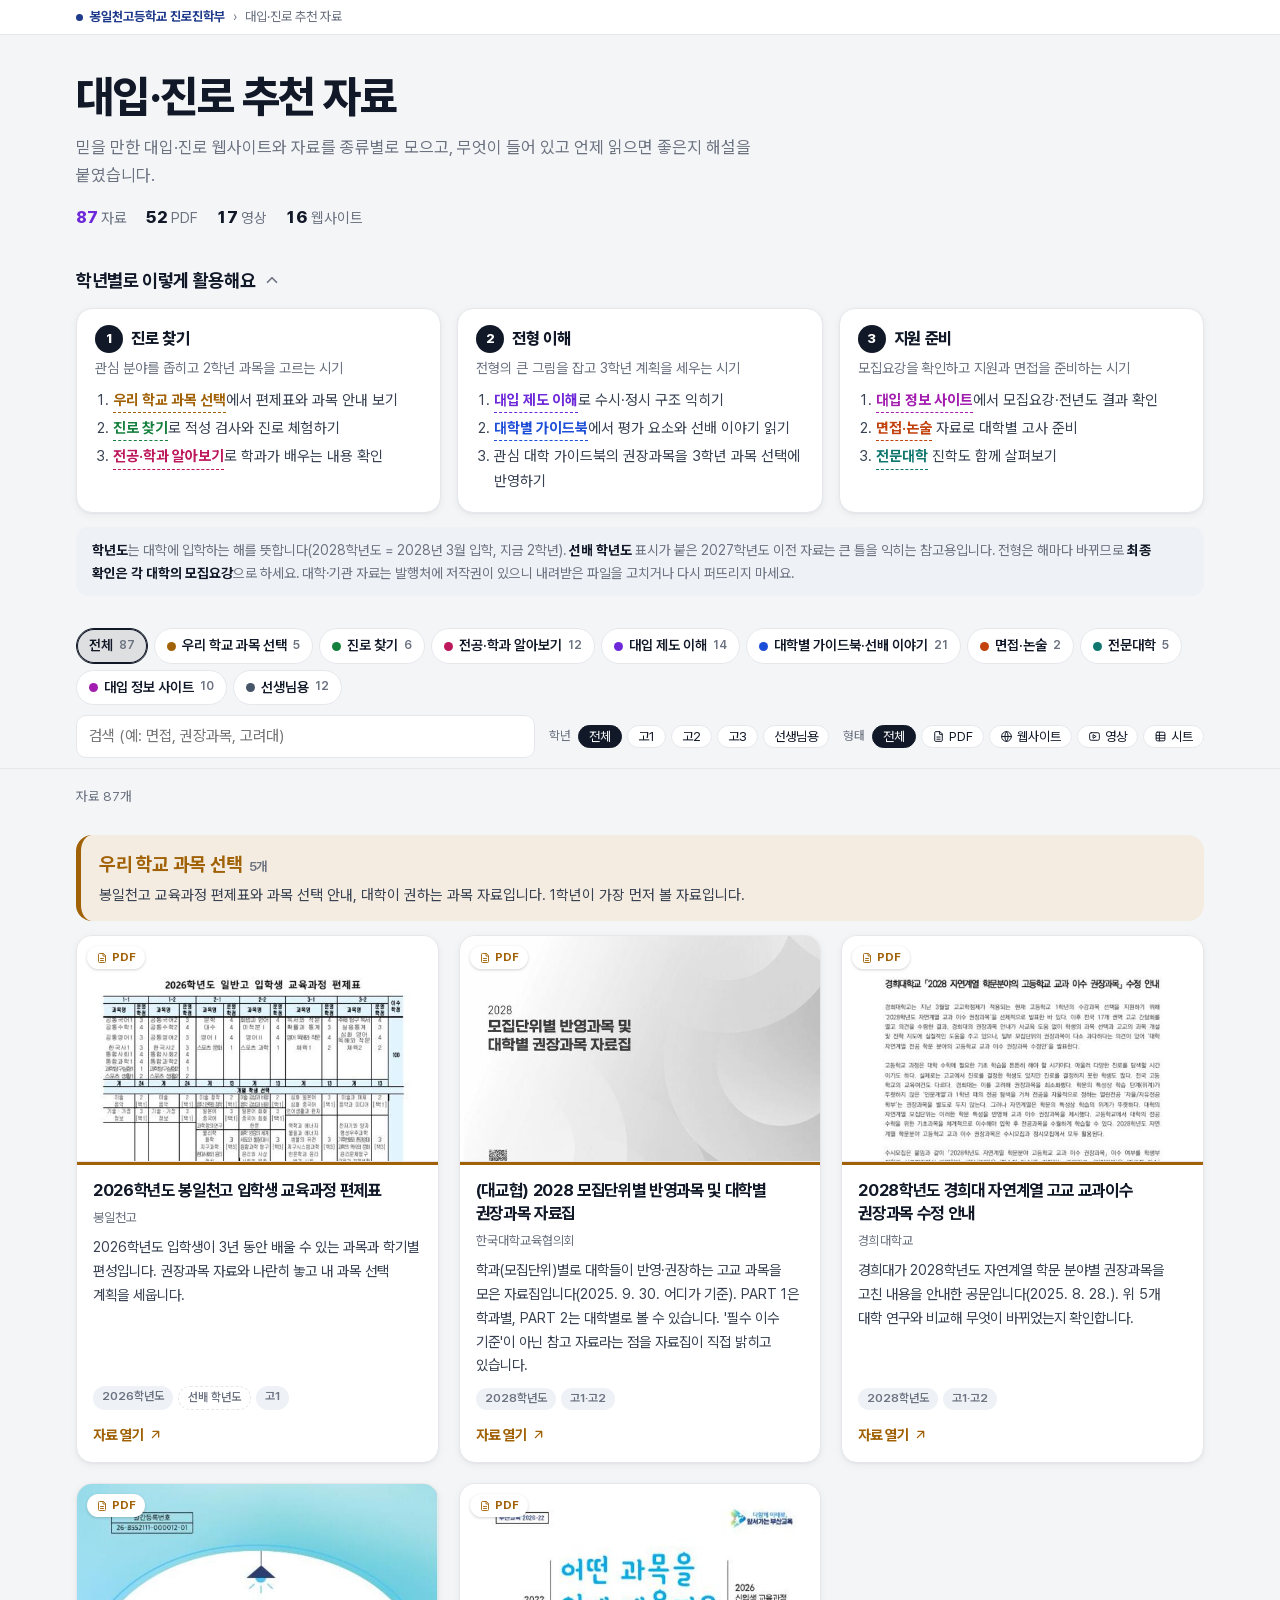
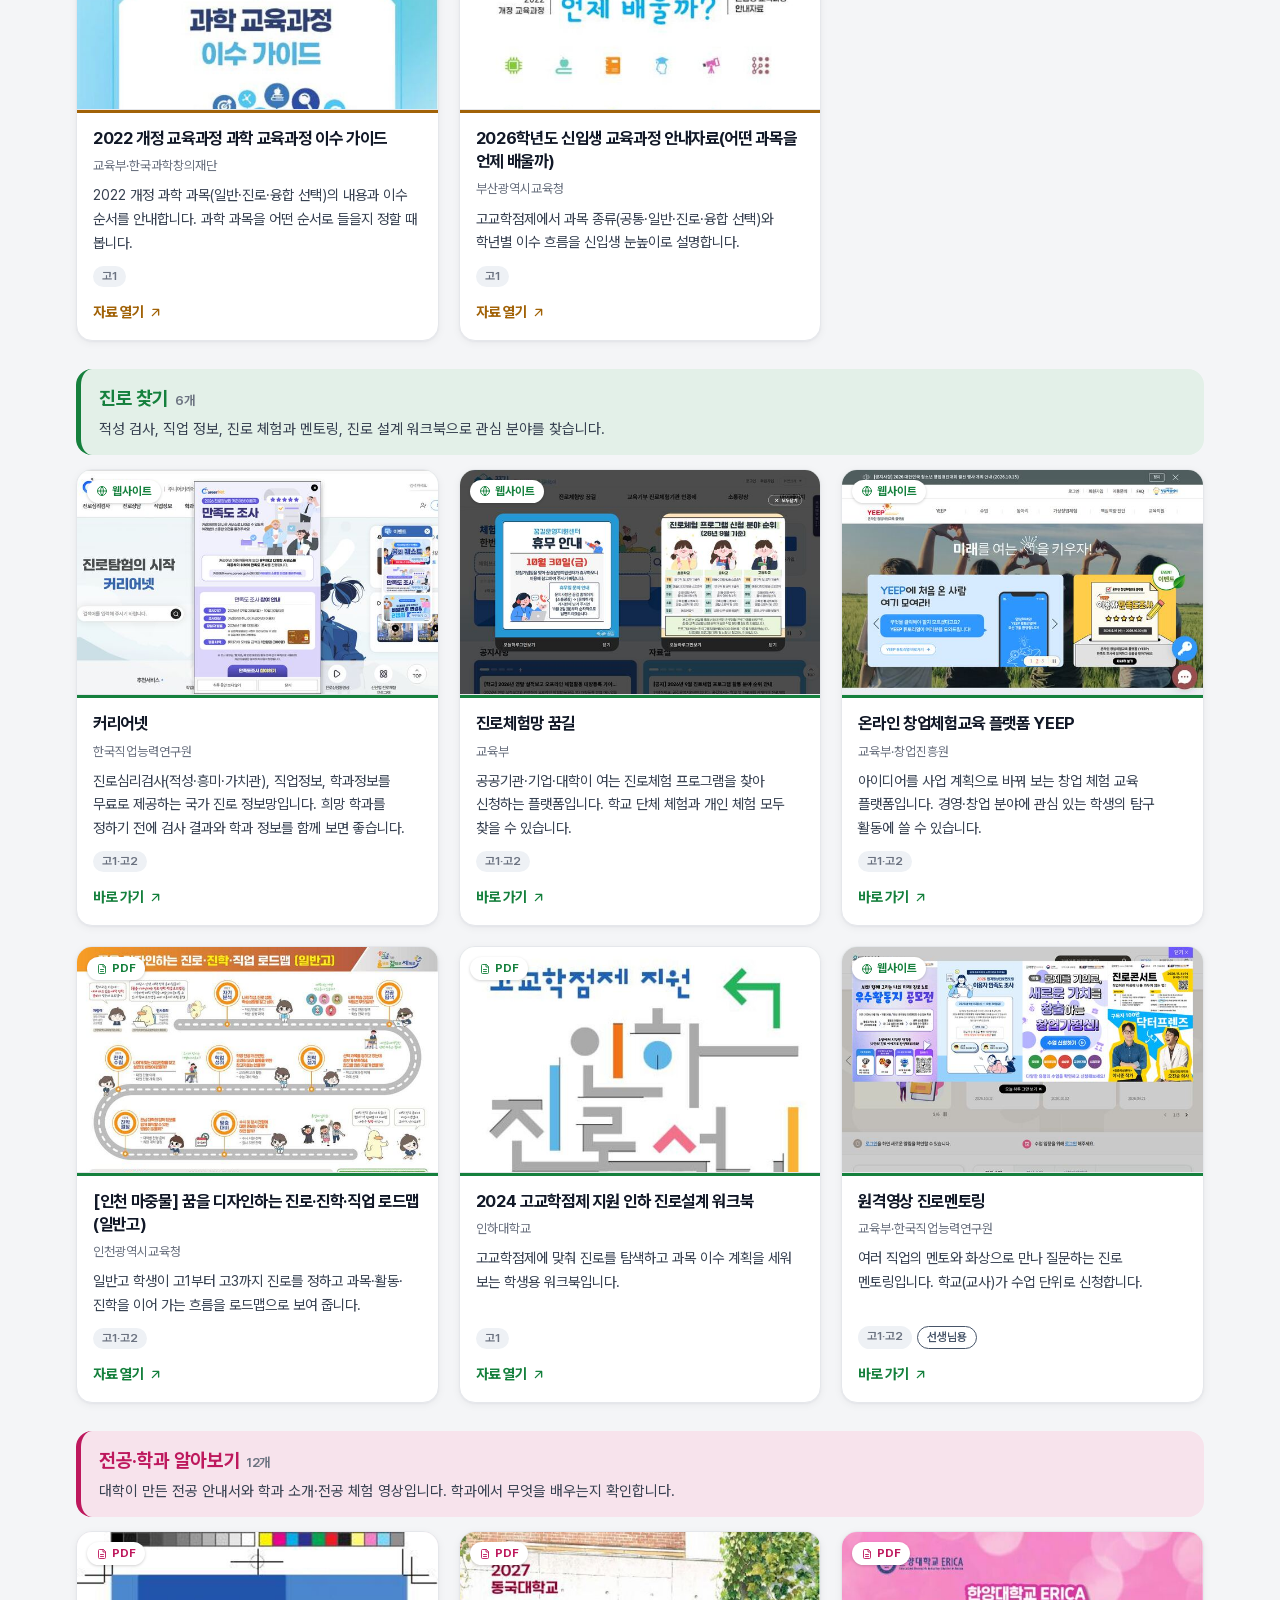
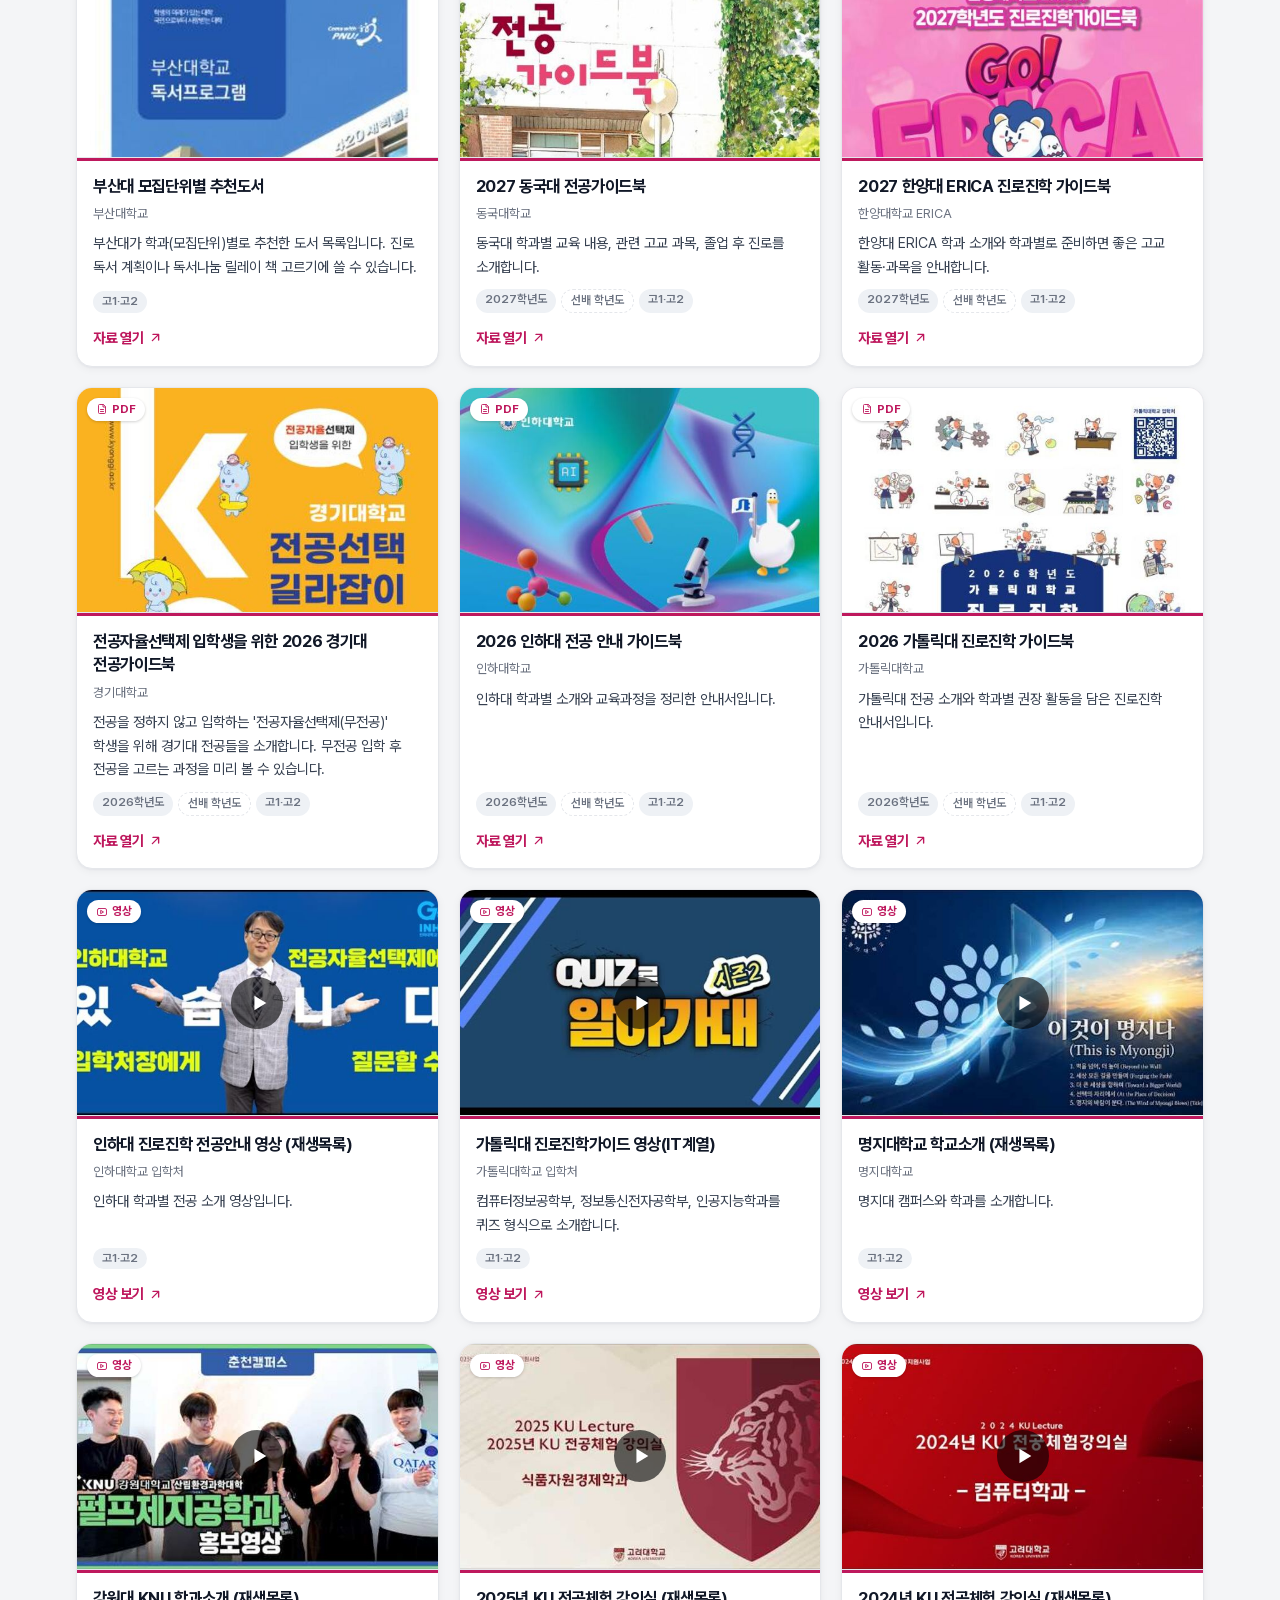
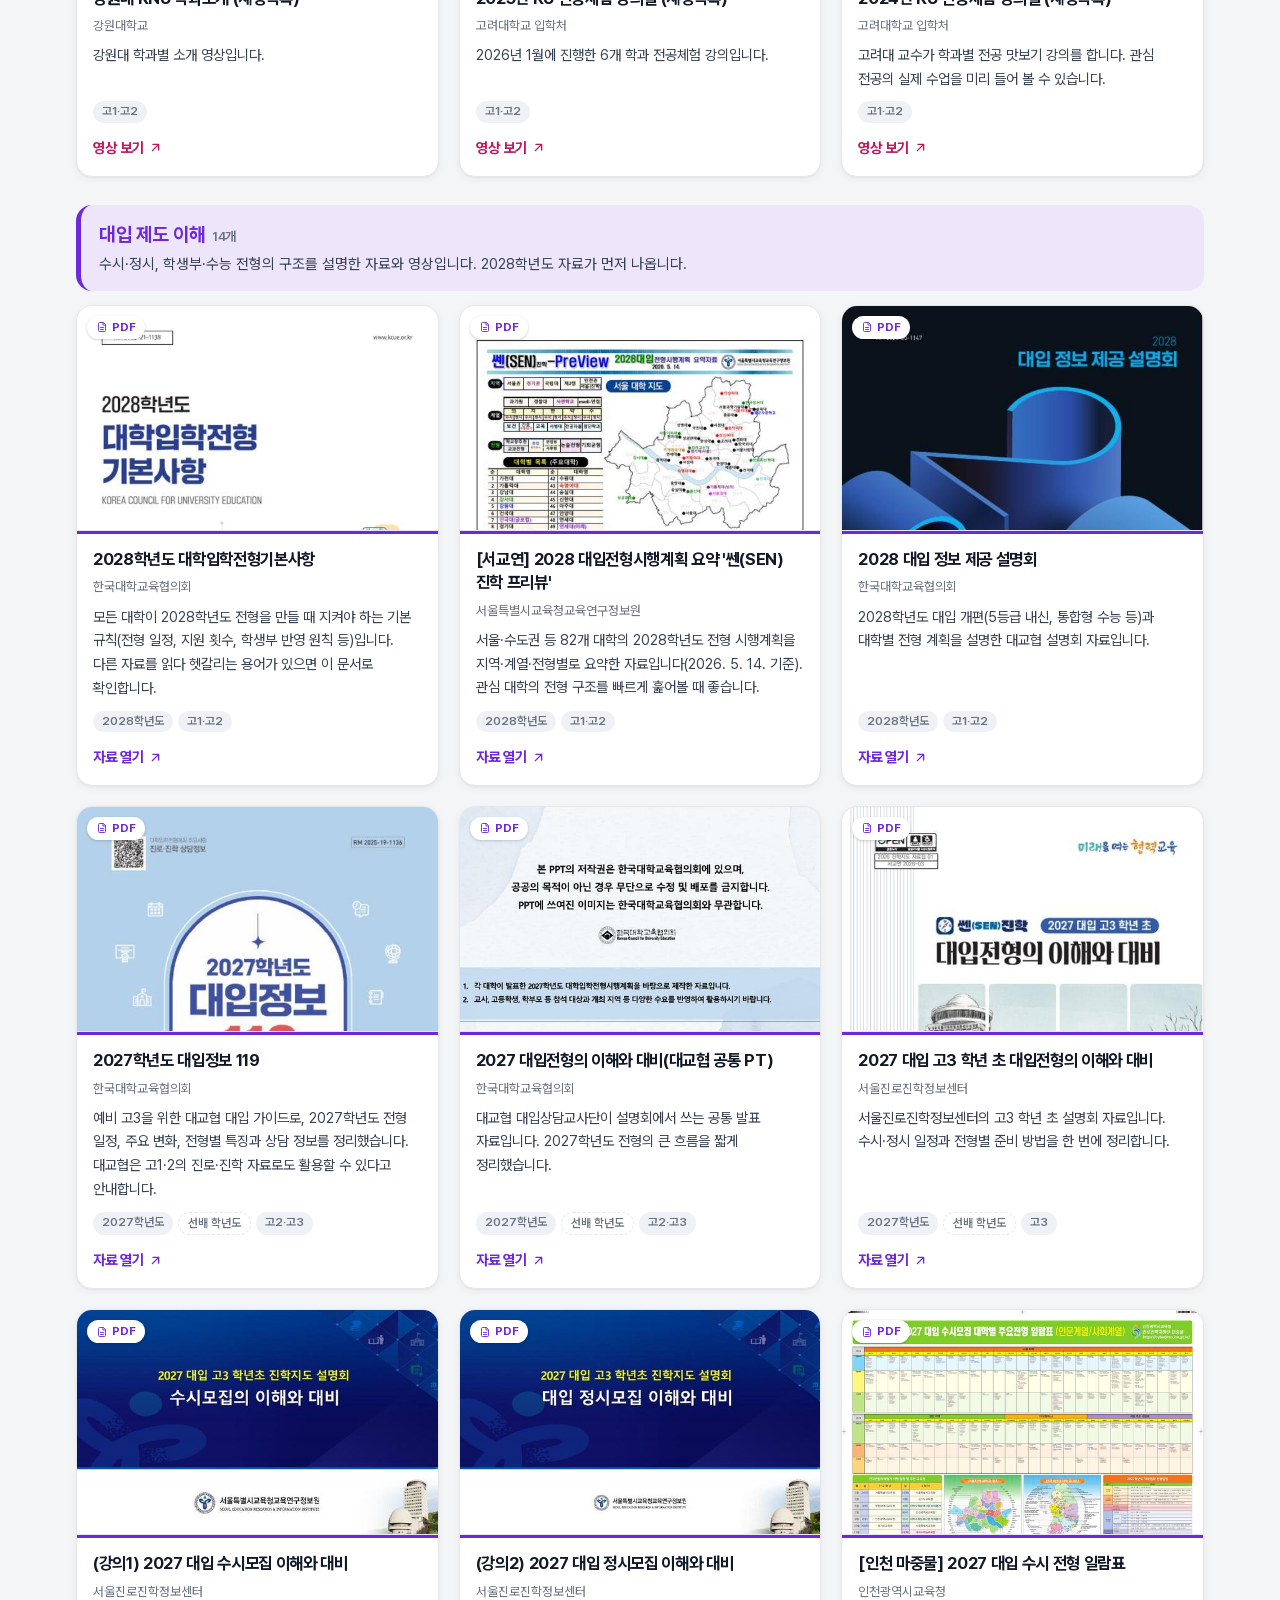
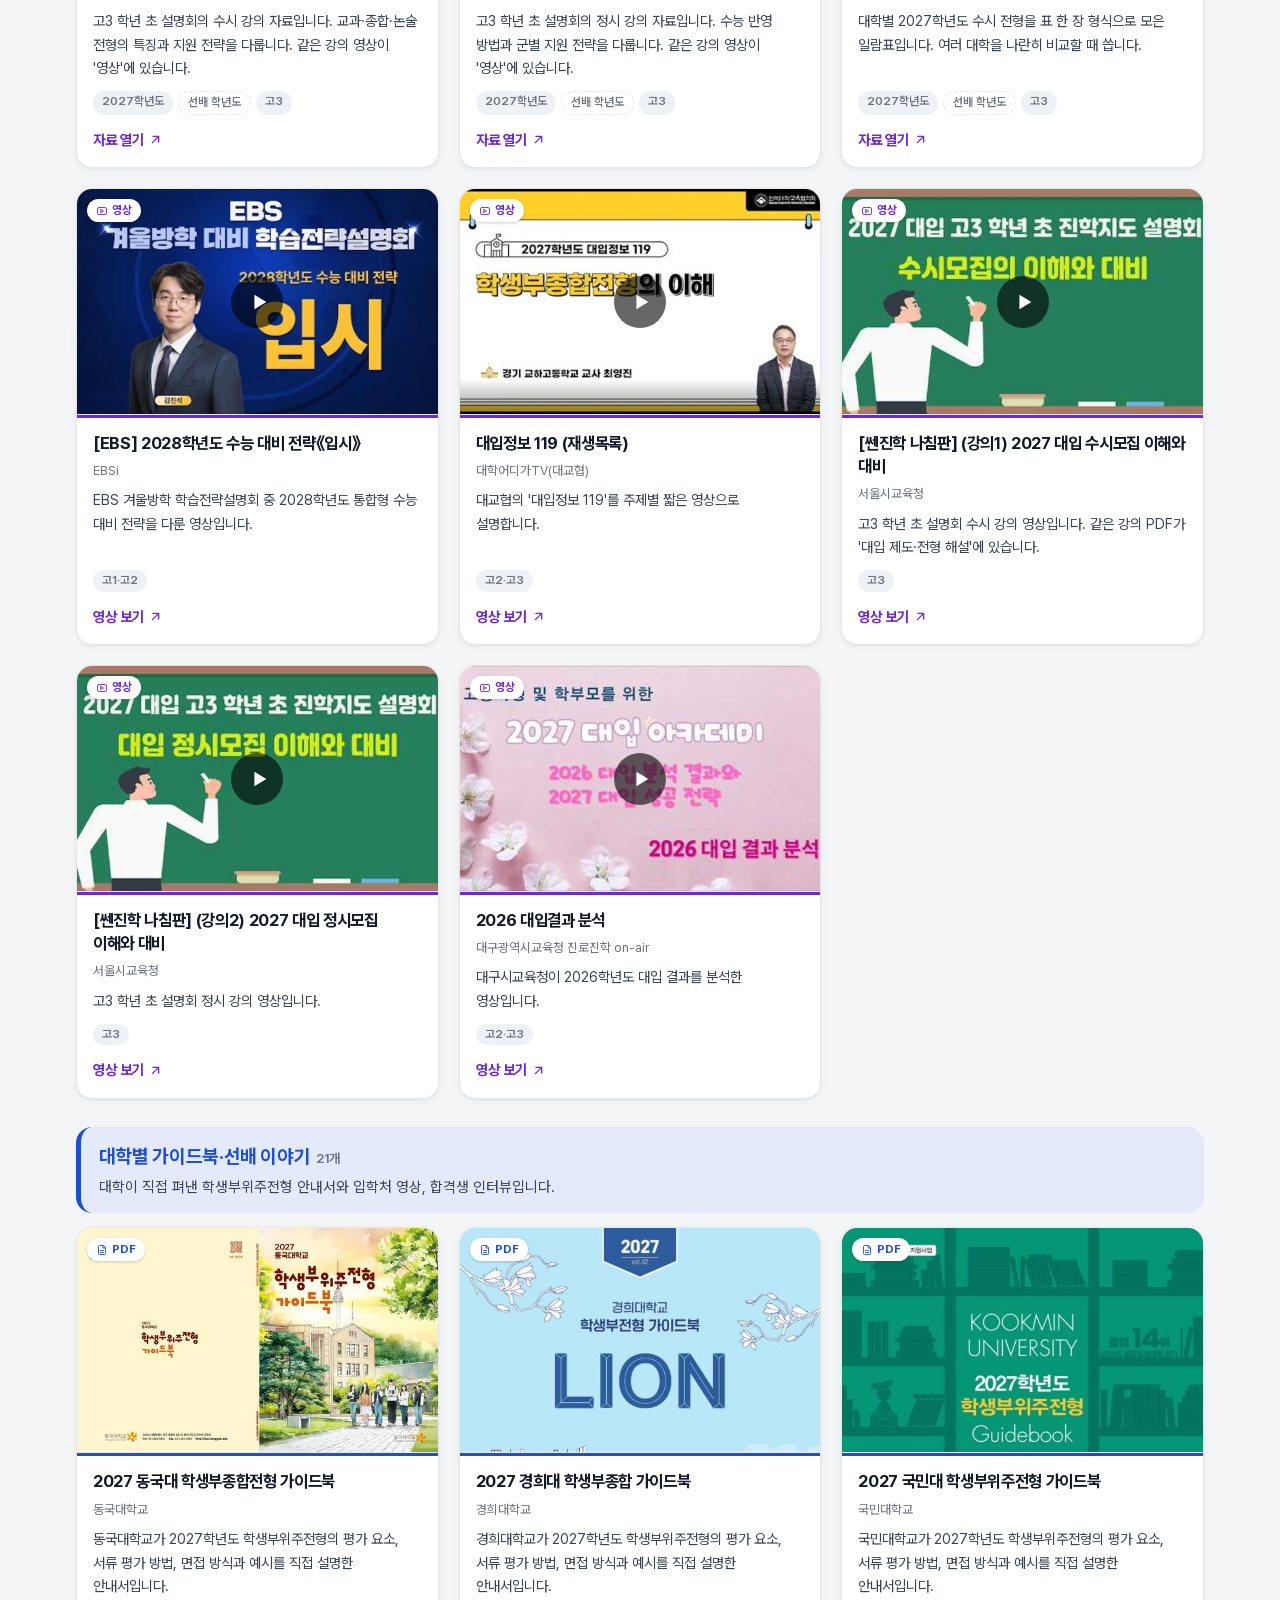
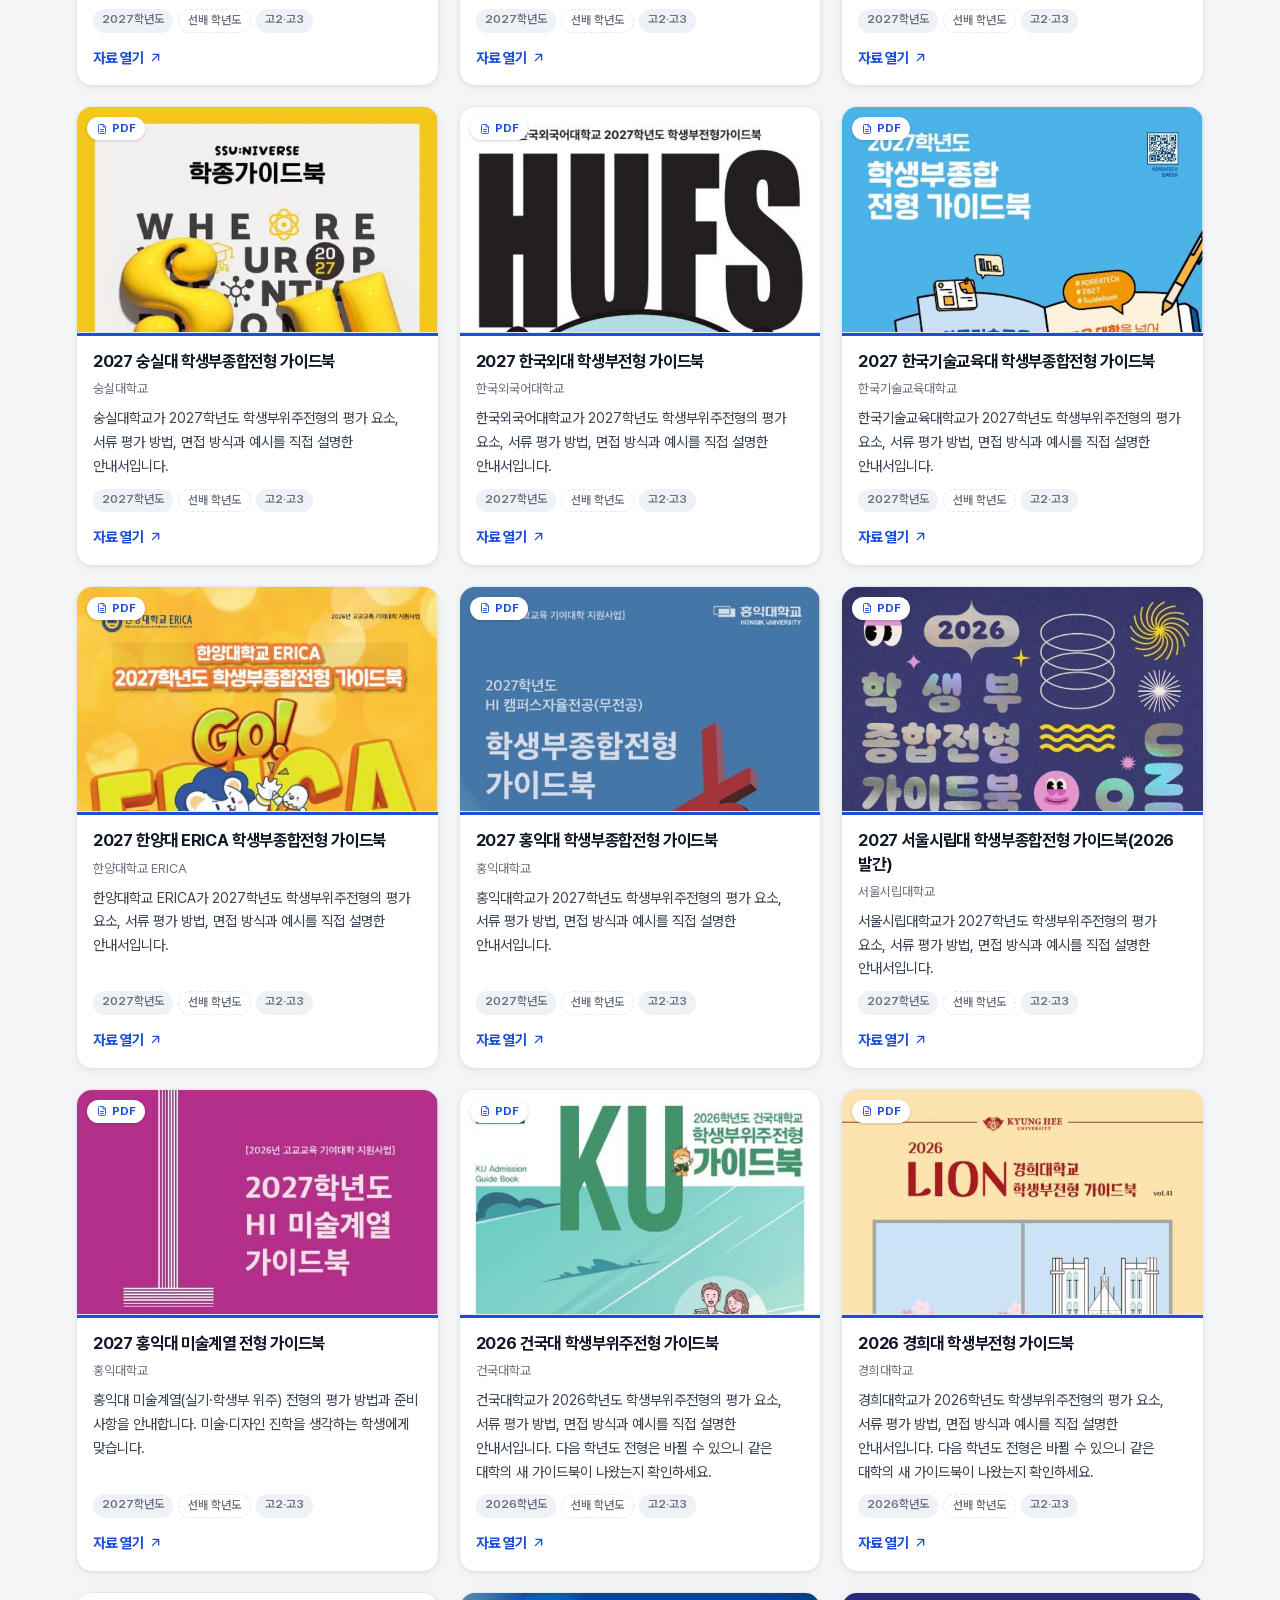
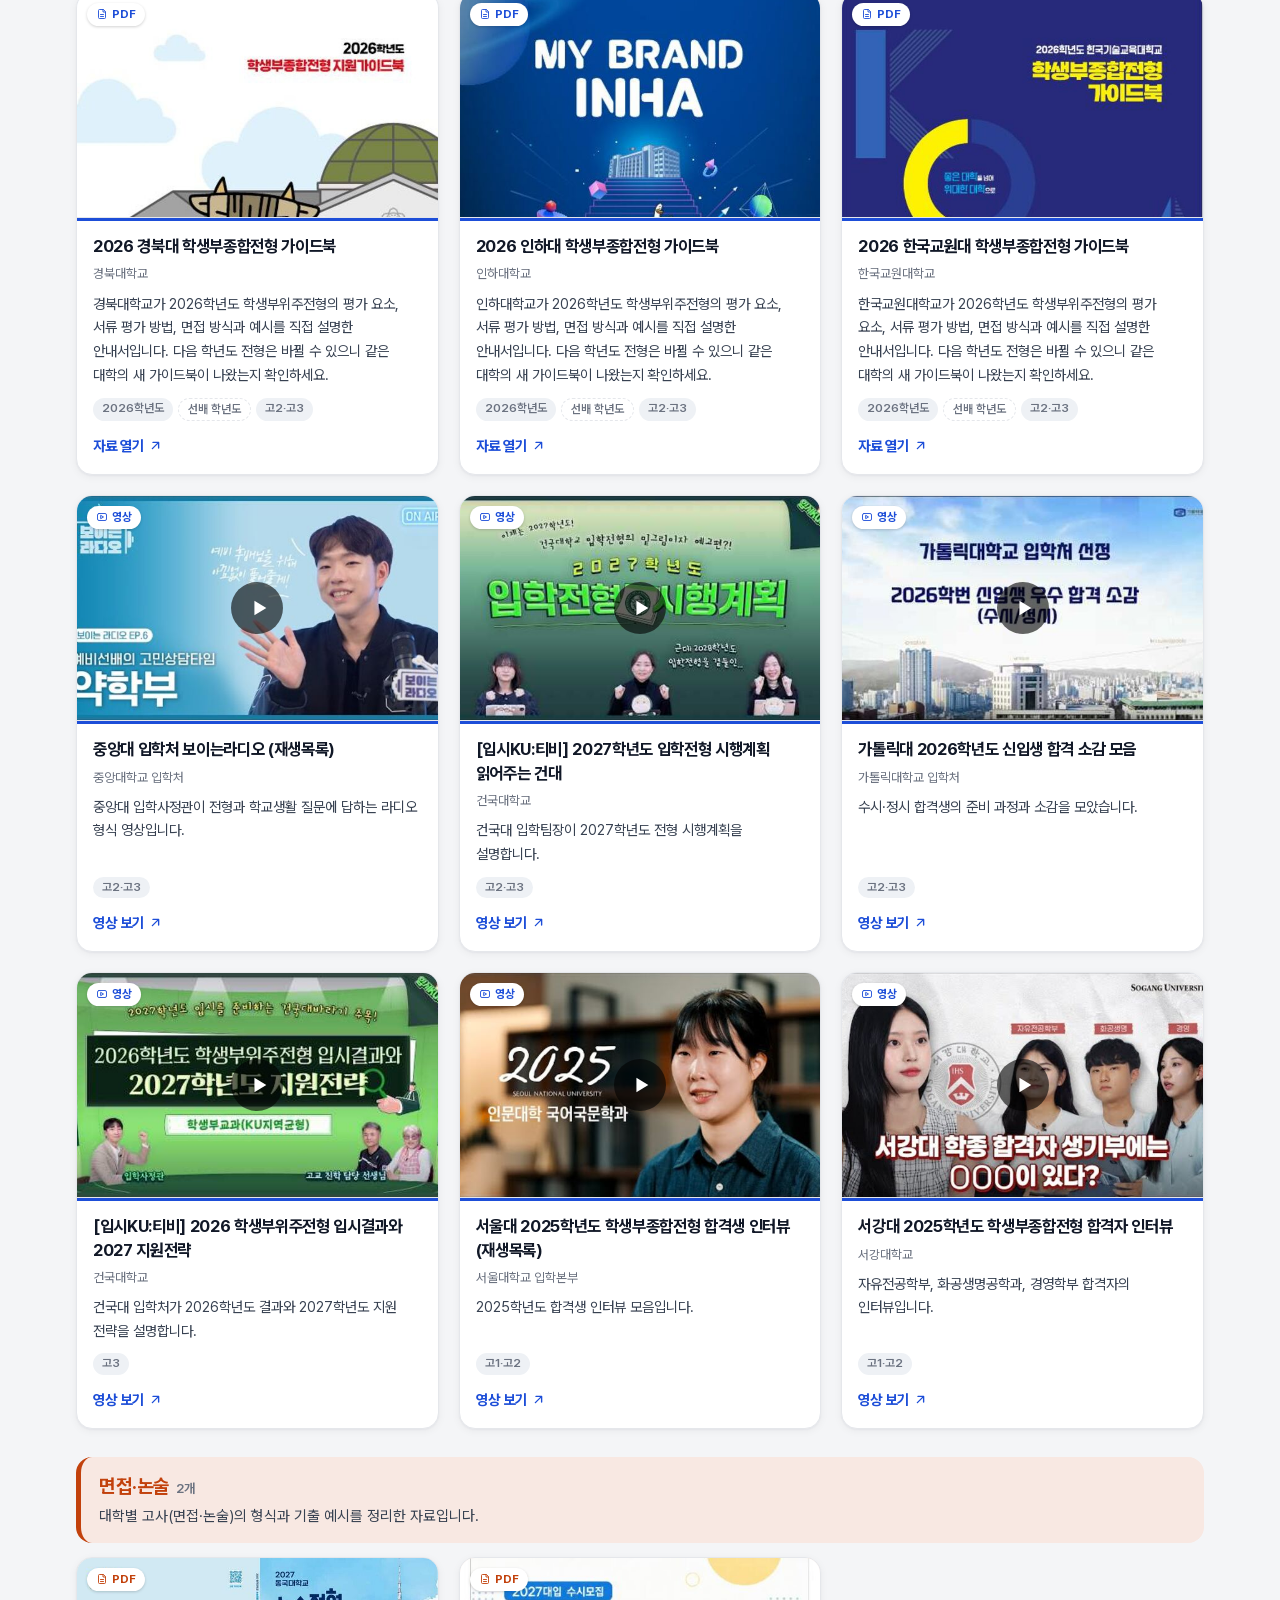
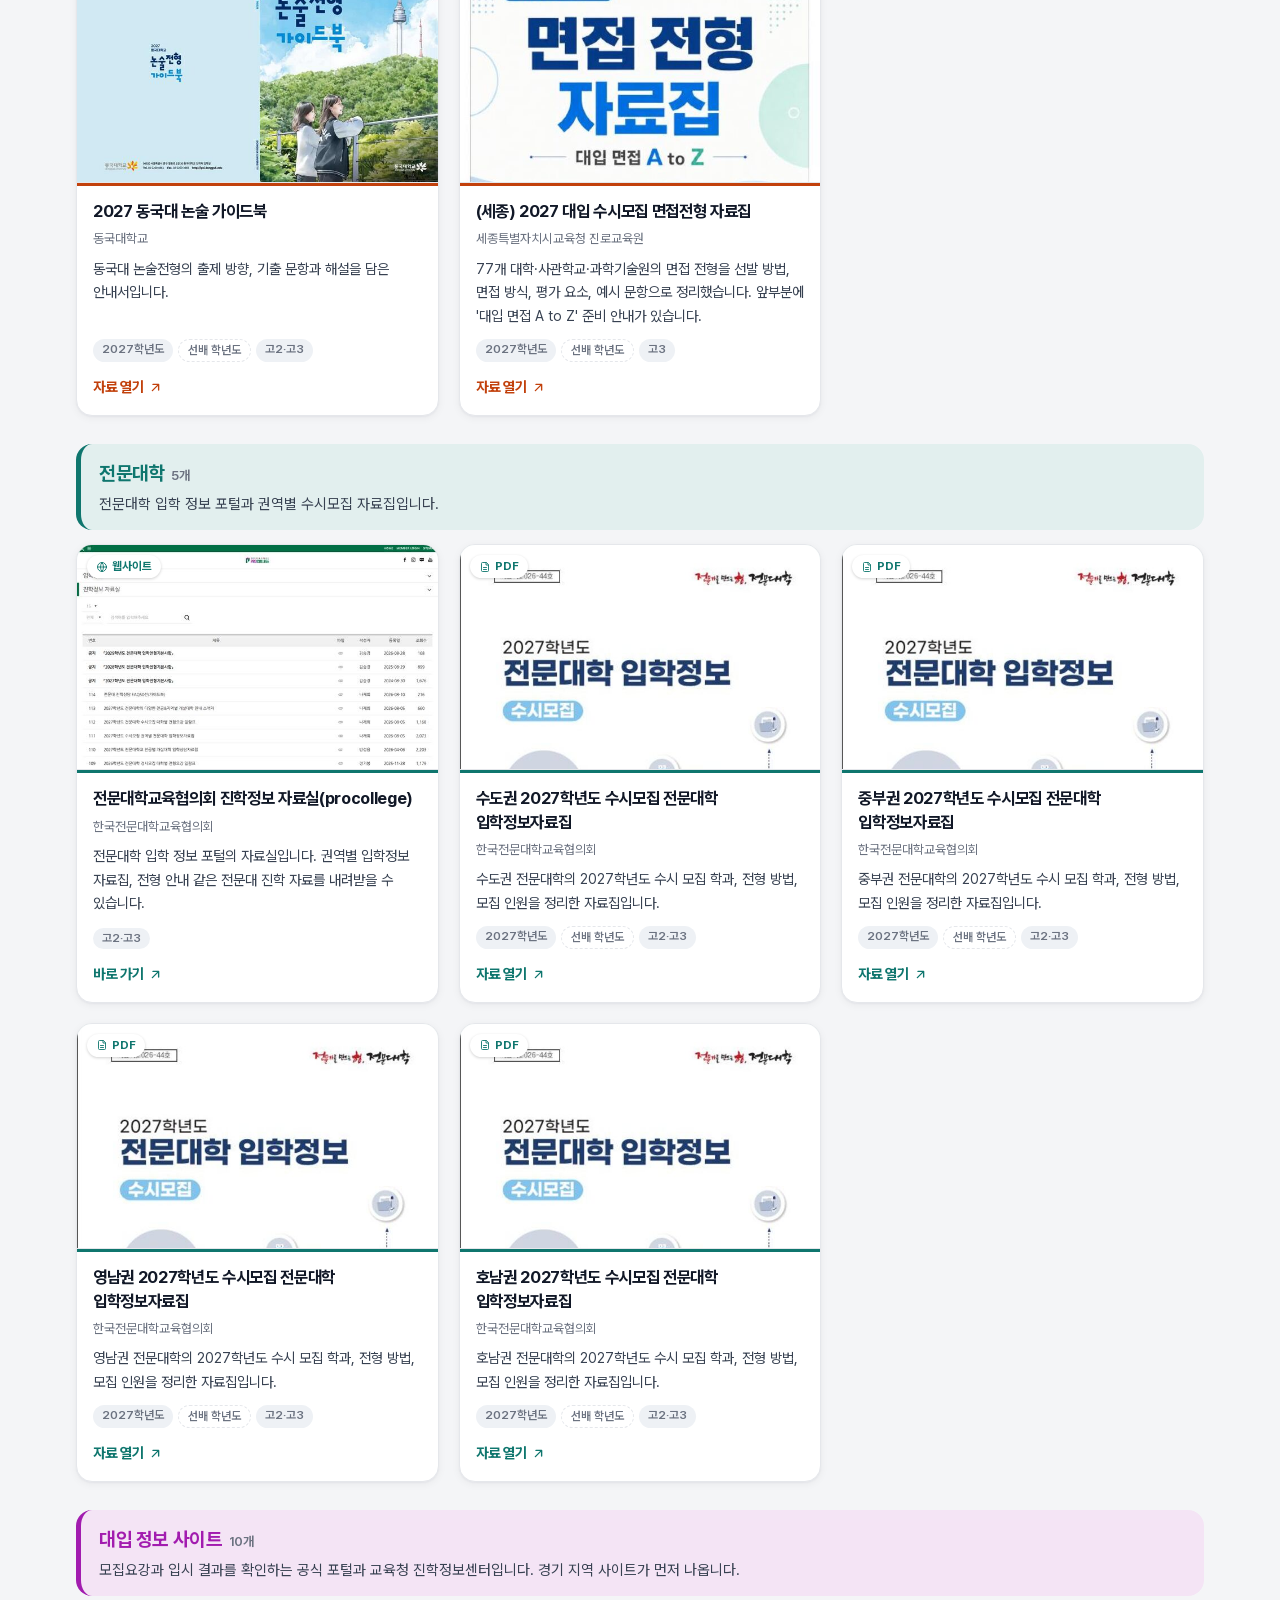
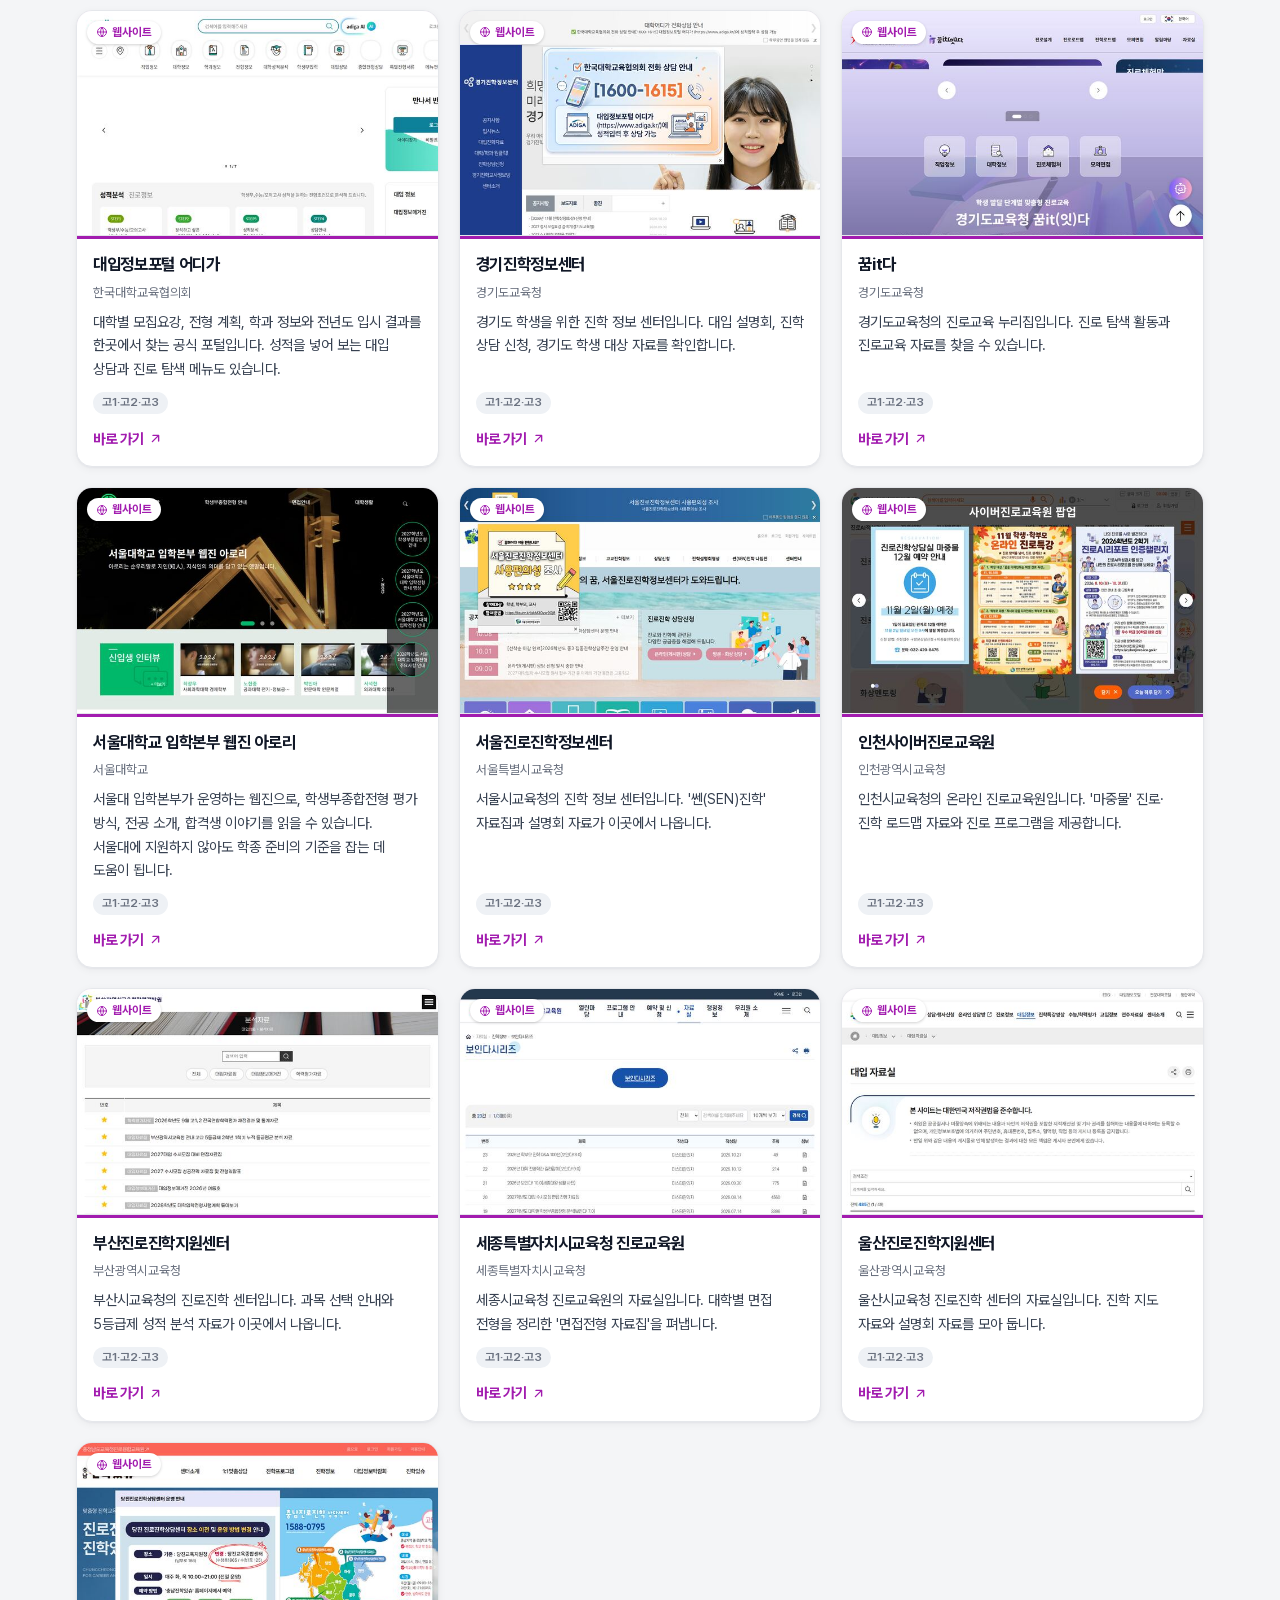
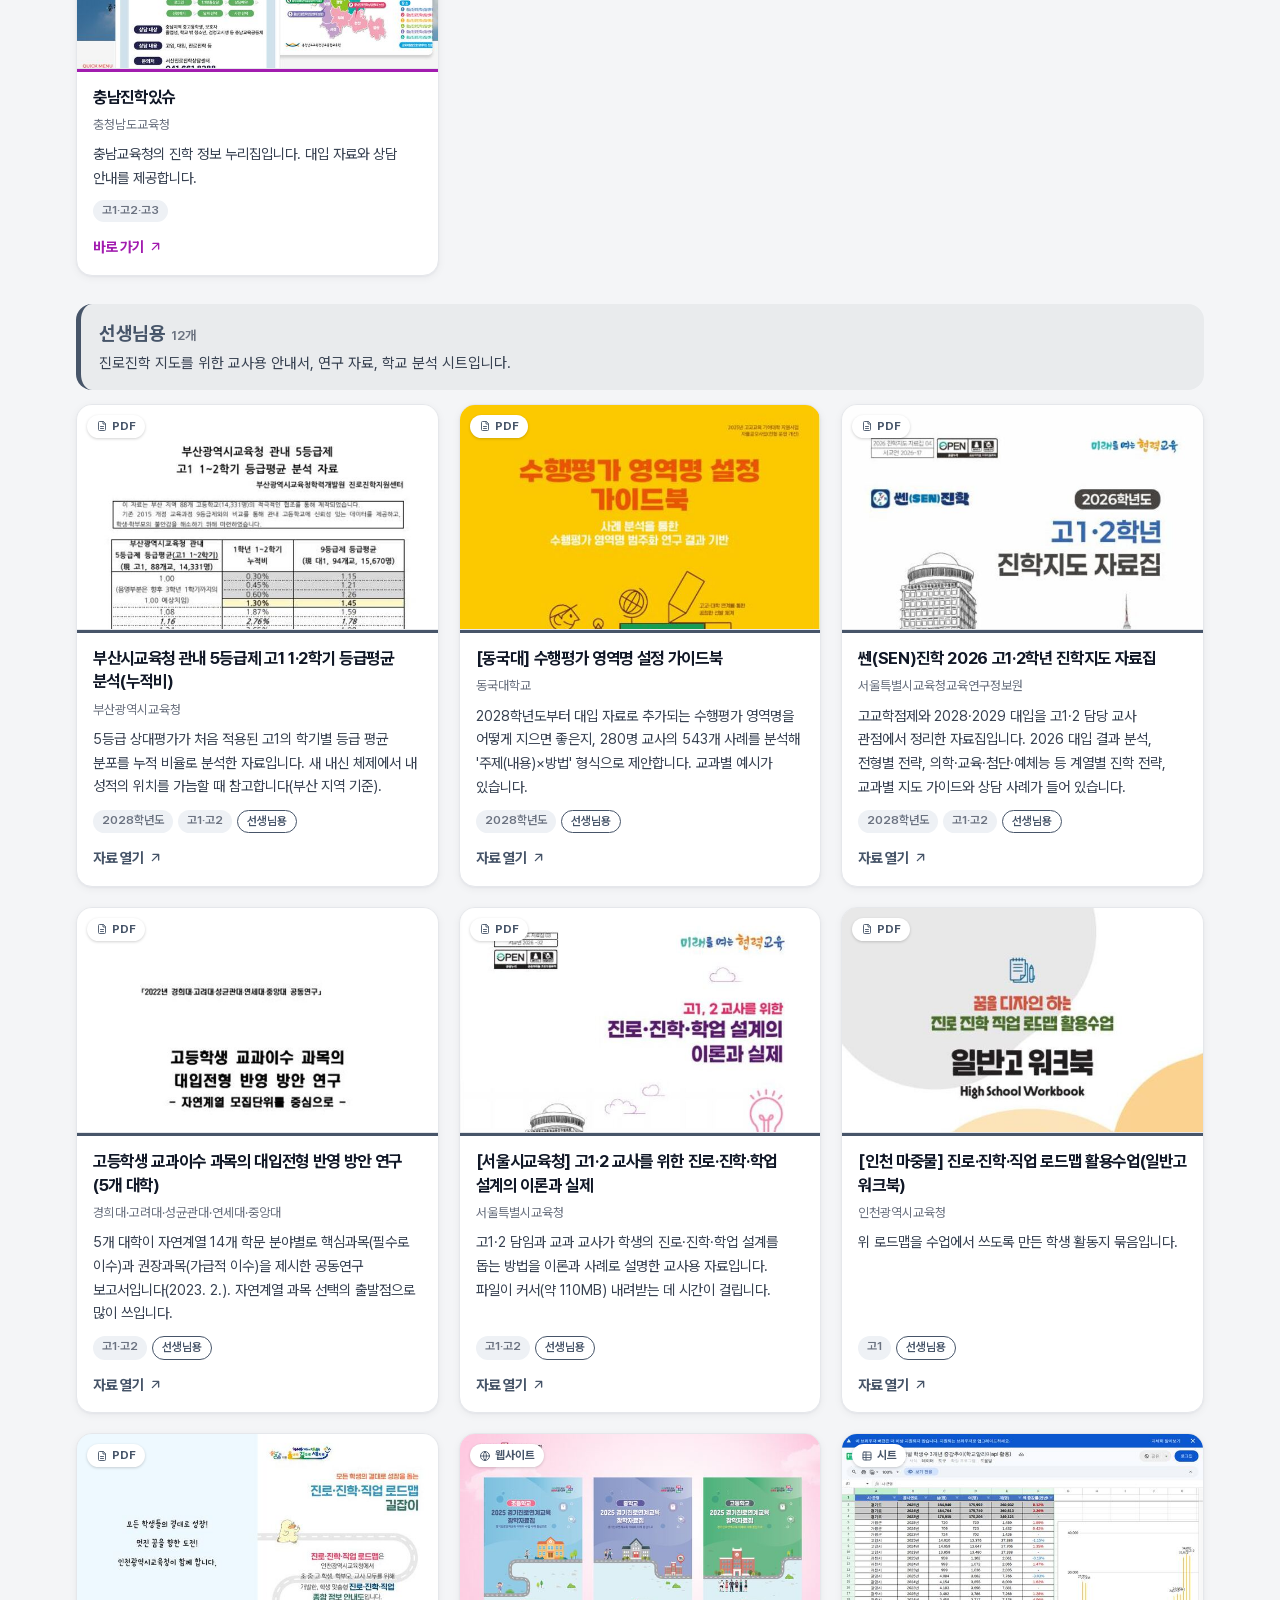
==== jinhak/index.html @ 113bf483 "추천 자료 데이터 정리: id·추가일, 검사·링크 점검·미리보기 그림 스크립트 - resources.json: 자료마다 id(미리보기 그림 이름과 같은 값)를 두고 thumb 칸은" ====
<!doctype html>
<html lang="ko">
<head>
<meta charset="utf-8">
<meta name="viewport" content="width=device-width, initial-scale=1">
<title>대입·진로 추천 자료</title>
<meta name="description" content="봉일천고 진로진학부가 고른 대입·진로 웹사이트와 자료를 종류별로 모으고, 무엇을 담았는지와 언제 읽으면 좋은지 해설을 붙였습니다.">
<link rel="icon" href="/favicon.svg?v=1" type="image/svg+xml">
<link rel="icon" href="/favicon-32.png?v=1" sizes="32x32" type="image/png">
<link rel="apple-touch-icon" href="/apple-touch-icon.png?v=1">
<link rel="canonical" href="https://2023swhs3rd-a11y.github.io/jinhak/">
<meta property="og:type" content="website">
<meta property="og:title" content="봉일천고 대입·진로 추천 자료">
<meta property="og:description" content="대입 포털, 전형 해설, 대학 가이드북, 과목 선택 자료, 영상까지 종류별로 모으고 해설을 붙였습니다.">
<meta property="og:url" content="https://2023swhs3rd-a11y.github.io/jinhak/">
<meta property="og:image" content="https://2023swhs3rd-a11y.github.io/jinhak/og.png?v=4">
<link rel="stylesheet" href="/assets/site.css?v=1">
<style>
  :root {
    /* 바탕·글자색·그림자는 /assets/site.css 의 --bon-* 값을 그대로 쓴다 */
    --bg: var(--bon-bg); --card: var(--bon-card); --text: var(--bon-text); --body: var(--bon-body); --muted: var(--bon-muted); --line: var(--bon-line); --soft: var(--bon-soft);
    --accent: var(--bon-c-jinhak); --bon-accent: var(--accent);
    /* 분류 색: 9가지가 서로 구별되도록 고른 값(밝은 화면 700단계, 어두운 화면 400단계) */
    --c-course: #a16207; --c-explore: #15803d; --c-major: #be185d; --c-policy: #6d28d9; --c-guide: #1d4ed8;
    --c-exam: #c2410c; --c-college: #0f766e; --c-portal: #a21caf; --c-teacher: #475569;
    --radius: var(--bon-radius); --shadow: var(--bon-shadow); --shadow-hover: var(--bon-shadow-hover);
  }
  @media (prefers-color-scheme: dark) {
    :root {
      --c-course: #facc15; --c-explore: #4ade80; --c-major: #f472b6; --c-policy: #a78bfa; --c-guide: #60a5fa;
      --c-exam: #fb923c; --c-college: #2dd4bf; --c-portal: #e879f9; --c-teacher: #94a3b8;
    }
  }
  html { scroll-padding-top: 150px; }
  h1, h2, h3 { color: var(--text); }
  .wrap { max-width: 1160px; margin: 0 auto; padding: 0 16px; }
  a { color: var(--accent); }
  .tint { background: color-mix(in srgb, var(--c) 12%, var(--card)); }

  /* 머리 */
  .stats { display: flex; flex-wrap: wrap; gap: 6px 18px; margin: 14px 0 0; padding: 0; list-style: none; font-size: .92rem; color: var(--muted); }
  .stats b { color: var(--text); font-weight: 800; font-size: 1.05rem; font-variant-numeric: tabular-nums; margin-right: 3px; }
  .stats li:first-child b { color: var(--accent); }

  /* 학년별 안내 */
  .guide { margin: 26px 0 6px; }
  .guide summary { list-style: none; cursor: pointer; display: inline-flex; align-items: center; gap: 8px; margin: 0 0 12px; }
  .guide summary::-webkit-details-marker { display: none; }
  .guide summary h2 { margin: 0; font-size: 1.15rem; font-weight: 700; letter-spacing: -0.02em; }
  .guide summary .chev { width: 18px; height: 18px; color: var(--muted); transition: transform .18s ease; }
  .guide[open] summary .chev { transform: rotate(180deg); }
  .guide summary:focus-visible { outline: 2px solid var(--accent); outline-offset: 3px; border-radius: 6px; }
  .steps { display: grid; gap: 16px; grid-template-columns: repeat(3, minmax(0, 1fr)); }
  @media (max-width: 820px) { .steps { grid-template-columns: minmax(0, 1fr); gap: 12px; } }
  .step { background: var(--card); border: 1px solid var(--line); border-radius: var(--radius); padding: 16px 18px; box-shadow: var(--shadow); }
  .step .yr { display: inline-flex; align-items: center; gap: 8px; font-weight: 800; font-size: 1.02rem; color: var(--text); letter-spacing: -0.02em; }
  .step .yr i { font-style: normal; display: inline-grid; place-items: center; width: 28px; height: 28px; border-radius: 50%; background: var(--text); color: var(--card); font-size: .85rem; }
  .step .goal { margin: 4px 0 8px; color: var(--muted); font-size: .88rem; }
  .step ol { margin: 0; padding-left: 18px; font-size: .92rem; }
  .step li { margin: 3px 0; }
  .catlink { all: unset; cursor: pointer; font-weight: 700; color: var(--c); border-bottom: 1px dashed currentColor; }
  .catlink:focus-visible { outline: 2px solid var(--c); outline-offset: 2px; }
  .note { margin: 14px 0 0; font-size: .86rem; color: var(--muted); background: var(--soft); border-radius: 12px; padding: 12px 16px; }
  .note b { color: var(--text); }

  /* 탭·필터 */
  .bar { position: sticky; top: 0; z-index: 10; background: color-mix(in srgb, var(--bg) 92%, transparent); backdrop-filter: blur(8px); border-bottom: 1px solid var(--line); margin-top: 22px; transition: transform .2s ease; }
  .tabs { display: flex; flex-wrap: wrap; gap: 6px; padding-top: 10px; }
  .tab {
    all: unset; cursor: pointer; display: inline-flex; align-items: center; gap: 6px; white-space: nowrap;
    padding: 5px 12px; font-size: .88rem; font-weight: 600; color: var(--text);
    border: 1px solid var(--line); border-radius: 999px; background: var(--card);
  }
  .tab .dot { width: 9px; height: 9px; border-radius: 50%; background: var(--c); }
  .tab small { font-weight: 600; font-size: .75rem; color: var(--muted); }
  .tab:hover { color: var(--text); background: color-mix(in srgb, var(--c) 8%, transparent); }
  .tab[aria-selected="true"] { color: var(--c); border-color: var(--c); background: color-mix(in srgb, var(--c) 14%, var(--card)); box-shadow: inset 0 0 0 1px var(--c); }
  .tab:focus-visible { outline: 2px solid var(--c); outline-offset: 2px; }
  .filters { display: flex; gap: 10px 14px; flex-wrap: wrap; align-items: center; padding: 10px 0; }
  .search { flex: 1 1 240px; min-width: 0; padding: 8px 12px; font: inherit; font-size: .95rem; border: 1px solid var(--line); border-radius: 10px; background: var(--card); color: var(--text); }
  .search:focus { outline: 2px solid var(--accent); border-color: transparent; }
  .opts { display: flex; gap: 10px 14px; flex-wrap: wrap; align-items: center; }
  .group { display: flex; gap: 5px; flex-wrap: wrap; align-items: center; }
  .group .lbl { font-size: .78rem; color: var(--muted); margin-right: 2px; flex: none; white-space: nowrap; }
  .chip {
    border: 1px solid var(--line); background: var(--card); color: var(--text); border-radius: 999px;
    padding: 3px 10px; font-size: .82rem; cursor: pointer; font-family: inherit; display: inline-flex; align-items: center; gap: 4px; white-space: nowrap;
  }
  .chip svg { width: 13px; height: 13px; }
  .chip[aria-pressed="true"] { background: var(--text); border-color: var(--text); color: var(--bg); }
  /* 휴대폰: 탭과 필터를 한 줄씩 옆으로 밀어 보게 하고, 아래로 내릴 때는 숨겼다가 위로 올리면 다시 보인다 */
  @media (max-width: 640px) {
    html { scroll-padding-top: 130px; }
    .bar.hide { transform: translateY(-100%); }
    .tabs, .opts { flex-wrap: nowrap; overflow-x: auto; scrollbar-width: none; margin: 0 -16px; padding-left: 16px; padding-right: 16px; }
    .tabs::-webkit-scrollbar, .opts::-webkit-scrollbar { display: none; }
    .tabs { padding-top: 8px; }
    .tab { font-size: .84rem; padding: 4px 10px; }
    .filters { padding: 8px 0; gap: 8px; }
    .search { flex-basis: 100%; }
    .group { flex-wrap: nowrap; }
  }
  @media (prefers-reduced-motion: reduce) { * { transition: none !important; } }

  /* 목록 */
  .count { margin: 16px 0 0; font-size: .85rem; color: var(--muted); }
  section.cat { margin-top: 28px; }
  .cathead { display: flex; gap: 14px; align-items: flex-start; border-radius: var(--radius); padding: 14px 18px; margin-bottom: 14px; border-left: 5px solid var(--c); }
  .cathead h2 { margin: 0; font-size: 1.2rem; font-weight: 700; letter-spacing: -0.02em; color: var(--c); }
  .cathead h2 small { font-size: .82rem; color: var(--muted); font-weight: 600; margin-left: 6px; }
  .cathead p { margin: 2px 0 0; color: var(--body); font-size: .92rem; }
  .grid { display: grid; gap: 20px; grid-template-columns: repeat(auto-fill, minmax(min(100%, 290px), 1fr)); }
  .item {
    display: flex; flex-direction: column; background: var(--card); border: 1px solid var(--line);
    border-radius: var(--radius); overflow: hidden; box-shadow: var(--shadow); min-width: 0;
    transition: transform .18s ease, box-shadow .18s ease, border-color .18s ease;
  }
  .item:hover { transform: translateY(-3px); box-shadow: var(--shadow-hover); border-color: color-mix(in srgb, var(--c) 45%, var(--line)); }
  .thumb { position: relative; display: block; aspect-ratio: 16 / 10; overflow: hidden; border-bottom: 1px solid var(--line); }
  .thumb img { position: relative; width: 100%; height: 100%; object-fit: cover; object-position: top; display: block; } /* 아래 기본 그림(.ph)을 덮는다 */
  .thumb.video img { object-position: center; }
  .thumb .ph { position: absolute; inset: 0; display: grid; place-items: center; color: var(--c); }
  .thumb .ph svg { width: 44px; height: 44px; opacity: .8; }
  .thumb .play { position: absolute; inset: 0; display: grid; place-items: center; }
  .thumb .play span { width: 52px; height: 52px; border-radius: 50%; background: rgba(0,0,0,.6); display: grid; place-items: center; }
  .thumb .play svg { width: 22px; height: 22px; fill: #fff; margin-left: 3px; }
  .kindtag { position: absolute; left: 10px; top: 10px; display: inline-flex; gap: 4px; align-items: center; font-size: .72rem; font-weight: 700; padding: 2px 9px; border-radius: 999px; background: var(--card); color: var(--c); box-shadow: 0 1px 3px rgba(0,0,0,.18); }
  .kindtag svg { width: 12px; height: 12px; }
  .newtag { position: absolute; right: 10px; top: 10px; font-size: .72rem; font-weight: 800; padding: 2px 9px; border-radius: 999px; background: #dc2626; color: #fff; }
  .ib { padding: 14px 16px 16px; display: flex; flex-direction: column; gap: 5px; flex: 1; border-top: 3px solid var(--c); }
  .item h3 { margin: 0; font-size: 1.04rem; font-weight: 700; line-height: 1.4; letter-spacing: -0.02em; }
  .item h3 a { color: inherit; text-decoration: none; }
  .item h3 a:hover { color: var(--c); text-decoration: underline; }
  .src { margin: 0; font-size: .8rem; color: var(--muted); }
  .item p.d { margin: 2px 0 0; font-size: .9rem; flex: 1; }
  .meta { display: flex; flex-wrap: wrap; gap: 5px; margin-top: 6px; font-size: .74rem; }
  .badge { padding: 1px 9px; border-radius: 999px; background: var(--soft); color: var(--muted); font-weight: 600; }
  .badge.old { background: transparent; border: 1px dashed var(--line); }
  .badge.t { background: transparent; border: 1px solid var(--c-teacher); color: var(--c-teacher); }
  .open { display: inline-flex; align-items: center; gap: 4px; align-self: flex-start; margin-top: 8px; font-weight: 700; font-size: .9rem; text-decoration: none; color: var(--c); }
  .open svg { width: 15px; height: 15px; transition: transform .18s ease; }
  .open:hover { text-decoration: underline; }
  .item:hover .open svg { transform: translate(2px, -2px); }
  .empty { text-align: center; color: var(--muted); padding: 48px 0; }
</style>
</head>
<body>
<nav class="bon-bar" aria-label="진로진학부 사이트"><div class="bon-bar-in"><a href="/">봉일천고등학교 진로진학부</a><span aria-current="page">대입·진로 추천 자료</span></div></nav>
<div class="wrap">
  <header class="bon-header">
    <h1 class="bon-title">대입·진로 추천 자료</h1>
    <p class="bon-lead">믿을 만한 대입·진로 웹사이트와 자료를 종류별로 모으고, 무엇이 들어 있고 언제 읽으면 좋은지 해설을 붙였습니다.</p>
    <ul class="stats" id="stats"></ul>
  </header>

  <details class="guide" id="guide" open>
    <summary><h2>학년별로 이렇게 활용해요</h2><svg class="chev" viewBox="0 0 24 24" fill="none" stroke="currentColor" stroke-width="2.2" stroke-linecap="round" stroke-linejoin="round" aria-hidden="true"><path d="M6 9l6 6 6-6"/></svg></summary>
    <div class="steps">
      <div class="step">
        <span class="yr"><i>1</i>진로 찾기</span>
        <p class="goal">관심 분야를 좁히고 2학년 과목을 고르는 시기</p>
        <ol>
          <li><button class="catlink" data-cat="course" style="--c: var(--c-course)">우리 학교 과목 선택</button>에서 편제표와 과목 안내 보기</li>
          <li><button class="catlink" data-cat="explore" style="--c: var(--c-explore)">진로 찾기</button>로 적성 검사와 진로 체험하기</li>
          <li><button class="catlink" data-cat="major" style="--c: var(--c-major)">전공·학과 알아보기</button>로 학과가 배우는 내용 확인</li>
        </ol>
      </div>
      <div class="step">
        <span class="yr"><i>2</i>전형 이해</span>
        <p class="goal">전형의 큰 그림을 잡고 3학년 계획을 세우는 시기</p>
        <ol>
          <li><button class="catlink" data-cat="policy" style="--c: var(--c-policy)">대입 제도 이해</button>로 수시·정시 구조 익히기</li>
          <li><button class="catlink" data-cat="guide" style="--c: var(--c-guide)">대학별 가이드북</button>에서 평가 요소와 선배 이야기 읽기</li>
          <li>관심 대학 가이드북의 권장과목을 3학년 과목 선택에 반영하기</li>
        </ol>
      </div>
      <div class="step">
        <span class="yr"><i>3</i>지원 준비</span>
        <p class="goal">모집요강을 확인하고 지원과 면접을 준비하는 시기</p>
        <ol>
          <li><button class="catlink" data-cat="portal" style="--c: var(--c-portal)">대입 정보 사이트</button>에서 모집요강·전년도 결과 확인</li>
          <li><button class="catlink" data-cat="exam" style="--c: var(--c-exam)">면접·논술</button> 자료로 대학별 고사 준비</li>
          <li><button class="catlink" data-cat="college" style="--c: var(--c-college)">전문대학</button> 진학도 함께 살펴보기</li>
        </ol>
      </div>
    </div>
    <p class="note" id="yearnote"><b>학년도</b>는 대학에 입학하는 해를 뜻합니다. 전형은 해마다 바뀌므로 <b>최종 확인은 각 대학의 모집요강</b>으로 하세요.</p>
  </details>
</div>

<div class="bar" id="bar">
  <div class="wrap">
    <div class="tabs" id="tabs" role="tablist" aria-label="자료 종류"></div>
    <div class="filters">
      <input class="search" id="q" type="search" placeholder="검색 (예: 면접, 권장과목, 고려대)" aria-label="자료 검색">
      <div class="opts">
        <div class="group" id="grades" role="group" aria-label="학년"><span class="lbl">학년</span></div>
        <div class="group" id="kinds" role="group" aria-label="형태"><span class="lbl">형태</span></div>
      </div>
    </div>
  </div>
</div>

<main class="wrap">
  <p class="count" id="count" aria-live="polite"></p>
  <div id="list"></div>
  <footer class="bon-footer">
    <p class="bon-footer-info">미리보기 그림은 각 웹사이트의 첫 화면과 PDF의 첫 쪽입니다. 링크가 열리지 않으면 진로진학부에 알려 주세요.</p>
    <p>© 봉일천고등학교 진로진학부</p>
    <p id="updated"></p>
  </footer>
</main>

<script>
(async () => {
  const $ = (s) => document.querySelector(s);
  const esc = (s) => String(s ?? '').replace(/[&<>"']/g, (c) => ({'&':'&amp;','<':'&lt;','>':'&gt;','"':'&quot;',"'":'&#39;'}[c]));
  const svg = (d) => `<svg viewBox="0 0 24 24" fill="none" stroke="currentColor" stroke-width="1.8" stroke-linecap="round" stroke-linejoin="round" aria-hidden="true">${d}</svg>`;
  const ICON = {
    '웹사이트': svg('<circle cx="12" cy="12" r="9"/><path d="M3 12h18M12 3a14 14 0 0 1 0 18M12 3a14 14 0 0 0 0 18"/>'),
    'PDF': svg('<path d="M14 3H7a2 2 0 0 0-2 2v14a2 2 0 0 0 2 2h10a2 2 0 0 0 2-2V8z"/><path d="M14 3v5h5M9 13h6M9 17h6"/>'),
    '온라인 책자': svg('<path d="M3 5h6a3 3 0 0 1 3 3v12a2 2 0 0 0-2-2H3zM21 5h-6a3 3 0 0 0-3 3v12a2 2 0 0 1 2-2h7z"/>'),
    '영상': svg('<rect x="3" y="5" width="18" height="14" rx="3"/><path d="M10 9l5 3-5 3z"/>'),
    '시트': svg('<rect x="4" y="4" width="16" height="16" rx="2"/><path d="M4 10h16M4 15h16M10 4v16"/>'),
    '폴더': svg('<path d="M3 7a2 2 0 0 1 2-2h4l2 2h8a2 2 0 0 1 2 2v8a2 2 0 0 1-2 2H5a2 2 0 0 1-2-2z"/>'),
  };
  const PLAY = '<svg viewBox="0 0 24 24" aria-hidden="true"><path d="M7 4l13 8-13 8z"/></svg>';
  const OUT = '<svg viewBox="0 0 24 24" fill="none" stroke="currentColor" stroke-width="2.2" stroke-linecap="round" stroke-linejoin="round" aria-hidden="true"><path d="M7 17L17 7M8 7h9v9"/></svg>';
  const mobile = matchMedia('(max-width: 640px)');

  // 학년도 안내: 이 페이지가 중심에 두는 학년도(FOCUS)를 지금 몇 학년이 치르는지 날짜로 계산한다
  const FOCUS = 2028;
  // 목록에 넣은 날(added)부터 30일 동안 NEW
  const NEW_DAYS = 30;
  const isNew = (it) => it.added && (Date.now() - new Date(it.added + 'T00:00:00+09:00')) / 864e5 < NEW_DAYS;
  const now = new Date();
  const schoolYear = now.getMonth() >= 2 ? now.getFullYear() : now.getFullYear() - 1; // 3월에 새 학년
  const g = schoolYear - FOCUS + 4;
  $('#yearnote').innerHTML = `<b>학년도</b>는 대학에 입학하는 해를 뜻합니다(${FOCUS}학년도 = ${FOCUS}년 3월 입학${g >= 1 && g <= 3 ? `, 지금 ${g}학년` : ''}). `
    + `<b>선배 학년도</b> 표시가 붙은 ${FOCUS - 1}학년도 이전 자료는 큰 틀을 익히는 참고용입니다. 전형은 해마다 바뀌므로 <b>최종 확인은 각 대학의 모집요강</b>으로 하세요. `
    + '대학·기관 자료는 발행처에 저작권이 있으니 내려받은 파일을 고치거나 다시 퍼뜨리지 마세요.';
  // 휴대폰에서는 학년별 안내를 접어 두어 자료 목록이 먼저 보이게 한다
  if (mobile.matches) $('#guide').open = false;

  let data;
  try {
    data = await (await fetch('resources.json', {cache: 'no-cache'})).json();
  } catch (e) {
    $('#list').innerHTML = '<p class="empty">자료 목록을 불러오지 못했습니다. 잠시 뒤 다시 열어 주세요.</p>';
    return;
  }
  const cats = data.categories, items = data.items;
  const catOf = Object.fromEntries(cats.map((c) => [c.id, c]));
  const cvar = (id) => `--c: var(--c-${id})`;
  $('#updated').textContent = '마지막 정리: ' + data.updated.replace(/(\d+)-(\d+)-(\d+)/, (_, y, m, d) => `${y}년 ${+m}월 ${+d}일`);

  // 머리: 자료 수 한 줄 (종류별 수는 아래 탭에 있다)
  const byKind = (k) => items.filter((i) => i.kind === k).length;
  $('#stats').innerHTML = [
    [items.length, '자료'], [byKind('PDF'), 'PDF'], [byKind('영상'), '영상'], [byKind('웹사이트'), '웹사이트'],
  ].map(([n, l]) => `<li><b>${n}</b>${l}</li>`).join('');

  const state = { cat: 'all', q: '', grade: '전체', kind: '전체' };

  // 탭
  const tabList = [{ id: 'all', name: '전체' }, ...cats];
  $('#tabs').innerHTML = tabList.map((c) => `<button class="tab" role="tab" data-cat="${c.id}" style="${c.id === 'all' ? '--c: var(--text)' : cvar(c.id)}">
    ${c.id === 'all' ? '' : '<span class="dot"></span>'}${esc(c.name)} <small>${c.id === 'all' ? items.length : items.filter((i) => i.cat === c.id).length}</small></button>`).join('');
  function setCat(id, scroll) {
    state.cat = catOf[id] ? id : 'all';
    document.querySelectorAll('.tab').forEach((t) => t.setAttribute('aria-selected', String(t.dataset.cat === state.cat)));
    history.replaceState(null, '', state.cat === 'all' ? location.pathname : '#' + state.cat);
    render();
    if (scroll) $('#count').scrollIntoView({ behavior: 'smooth', block: 'start' });
  }
  document.addEventListener('click', (e) => {
    const b = e.target.closest('[data-cat]');
    if (b && !b.closest('.item')) setCat(b.dataset.cat, !b.classList.contains('tab'));
  });

  // 필터
  function chips(el, list, key, icons) {
    for (const v of list) {
      const b = document.createElement('button');
      b.type = 'button'; b.className = 'chip'; b.dataset.v = v;
      b.innerHTML = (icons && ICON[v] ? ICON[v] : '') + esc(v);
      b.setAttribute('aria-pressed', String(state[key] === v));
      b.onclick = () => {
        state[key] = v;
        el.querySelectorAll('.chip').forEach((c) => c.setAttribute('aria-pressed', String(c.dataset.v === v)));
        render();
      };
      el.appendChild(b);
    }
  }
  chips($('#grades'), ['전체', '고1', '고2', '고3', '선생님용'], 'grade');
  chips($('#kinds'), ['전체', ...new Set(items.map((i) => i.kind).filter(Boolean))], 'kind', true);

  const norm = (s) => String(s ?? '').toLowerCase().replace(/\s+/g, '');
  function match(it) {
    if (state.grade === '선생님용' && it.who !== 't') return false;
    if (!['전체', '선생님용'].includes(state.grade) && it.grade && !it.grade.includes(state.grade)) return false;
    if (state.kind !== '전체' && it.kind !== state.kind) return false;
    if (state.q) {
      const hay = norm([it.title, it.src, it.desc, it.kind, it.year].join(' '));
      return state.q.split(/\s+/).filter(Boolean).every((w) => hay.includes(norm(w)));
    }
    return true;
  }

  function card(it) {
    const kind = it.kind || '웹사이트';
    const isVideo = kind === '영상';
    // 미리보기 그림은 thumbs/<id>.jpg. 아직 없으면 그림이 지워지고 밑에 깔린 형태 아이콘이 보인다
    const pic = `<span class="ph">${ICON[kind] || ICON['웹사이트']}</span><img src="thumbs/${esc(it.id)}.jpg" alt="" loading="lazy" decoding="async" onerror="this.remove()">`
      + (isVideo ? `<span class="play"><span>${PLAY}</span></span>` : '');
    const verb = isVideo ? '영상 보기' : kind === 'PDF' ? '자료 열기' : '바로 가기';
    const meta = [
      it.year ? `<span class="badge">${esc(it.year)}학년도</span>` : '',
      it.year && +it.year < FOCUS && it.cat !== 'teacher' ? '<span class="badge old">선배 학년도</span>' : '',
      it.grade ? `<span class="badge">${esc(it.grade.join('·'))}</span>` : '',
      it.who === 't' ? '<span class="badge t">선생님용</span>' : '',
    ].join('');
    return `<article class="item" style="${cvar(it.cat)}">
      <a class="thumb tint ${isVideo ? 'video' : ''}" href="${esc(it.url)}" target="_blank" rel="noopener" tabindex="-1" aria-hidden="true">
        ${pic}<span class="kindtag">${ICON[kind] || ''}${esc(kind)}</span>${isNew(it) ? '<span class="newtag">NEW</span>' : ''}
      </a>
      <div class="ib">
        <h3><a href="${esc(it.url)}" target="_blank" rel="noopener">${esc(it.title)}</a></h3>
        <p class="src">${esc(it.src)}</p>
        <p class="d">${esc(it.desc)}</p>
        ${meta ? `<div class="meta">${meta}</div>` : ''}
        <a class="open" href="${esc(it.url)}" target="_blank" rel="noopener">${verb}${OUT}</a>
      </div>
    </article>`;
  }

  function render() {
    const shown = items.filter((i) => (state.cat === 'all' || i.cat === state.cat) && match(i));
    let html = '';
    for (const c of cats) {
      const its = shown.filter((i) => i.cat === c.id);
      if (!its.length) continue;
      html += `<section class="cat" id="s-${c.id}" style="${cvar(c.id)}">
        <div class="cathead tint"><div><h2>${esc(c.name)}<small>${its.length}개</small></h2><p>${esc(c.desc)}</p></div></div>
        <div class="grid">${its.map(card).join('')}</div></section>`;
    }
    $('#list').innerHTML = html || '<p class="empty">조건에 맞는 자료가 없습니다. 검색어나 학년·형태를 바꿔 보세요.</p>';
    const scope = state.cat === 'all' ? '' : catOf[state.cat].name + ' · ';
    $('#count').textContent = `${scope}자료 ${shown.length}개`;
  }

  // 휴대폰: 아래로 내리면 탭·필터를 숨기고, 조금이라도 위로 올리면 다시 보인다
  const bar = $('#bar'); // 붙어 있는(sticky) 동안 bar.offsetTop은 따라 움직이므로 목록 시작점(#count)을 기준으로 삼는다
  let lastY = scrollY;
  addEventListener('scroll', () => {
    const y = scrollY, dy = y - lastY;
    if (Math.abs(dy) < 6) return;
    bar.classList.toggle('hide', mobile.matches && dy > 0 && y > $('#count').offsetTop && !bar.contains(document.activeElement));
    lastY = y;
  }, { passive: true });

  let t;
  $('#q').addEventListener('input', (e) => { clearTimeout(t); t = setTimeout(() => { state.q = e.target.value.trim(); render(); }, 120); });
  setCat(location.hash.slice(1), false);
})();
</script>
</body>
</html>
---- assets/site.css ----
/*
  봉일천고 진로진학부 사이트 공통 스타일 (/assets/site.css)

  첫 화면과 다섯 사이트(2028plan, jinhak, gg-highschool-students, news, book)가 모두 같은 주소
  2023swhs3rd-a11y.github.io 아래에 있으므로, 각 페이지 <head>에 아래 한 줄을 사이트 자체 CSS보다
  "먼저" 넣으면 글꼴·색·머리말·바닥글을 한 곳에서 맞출 수 있다.

    <link rel="stylesheet" href="/assets/site.css?v=1">

  원칙
  - 사이트마다 이미 .card .wrap --bg --accent 같은 이름을 서로 다른 뜻으로 쓰므로,
    이 파일의 변수는 모두 --bon-*, 클래스는 모두 .bon-*(봉일천) 로만 만든다. 기존 화면을 덮어쓰지 않는다.
    (.site-footer 처럼 흔한 이름은 book·news가 이미 쓰고 있어 피했다)
  - body 기본값은 :where()로 감싸 우선순위를 0으로 두었다. 사이트 CSS가 같은 속성을 정하면 그쪽이 이긴다.
  - 사이트 고유색은 페이지에서 --bon-accent 만 바꾼다(예: <body style="--bon-accent: var(--bon-c-jinhak)">).
  - 이 파일을 고치면 붙인 사이트가 모두 한꺼번에 바뀐다. 고친 뒤에는 각 사이트의 ?v= 숫자를 올린다.

  글꼴: Pretendard Variable 1.3.9 (SIL Open Font License 1.1) — /assets/fonts/pretendard/ 에 두고 같은 주소에서 내보낸다.
  외부 CDN을 쓰지 않으므로 외부 글꼴을 막는 사이트(2028plan의 CSP font-src 'self')에서도 그대로 쓸 수 있고,
  브라우저는 화면에 나온 글자가 든 조각만 받는다.
*/
@import url("/assets/fonts/pretendard/pretendard.css");

/* ───────── 디자인 값 ───────── */
:root {
  --bon-font: "Pretendard Variable", Pretendard, system-ui, -apple-system, "Apple SD Gothic Neo", "Malgun Gothic", "Noto Sans KR", sans-serif;

  /* 바탕과 글자 */
  --bon-bg: #f4f5f7;       /* 페이지 바탕 */
  --bon-card: #ffffff;     /* 카드·패널 */
  --bon-soft: #eef1f5;     /* 안내 상자·배지 바탕 */
  --bon-text: #111827;     /* 제목 */
  --bon-body: #374151;     /* 본문 */
  --bon-muted: #6b7280;    /* 보조 설명 */
  --bon-line: #e5e7eb;     /* 테두리·구분선 */

  /* 진로진학부 대표색과 사이트별 고유색(첫 화면 카드 색과 같다) */
  --bon-brand: #1e3a8a;
  --bon-c-plan: #1d4ed8;   /* 2028 대입전형 시행계획 요약 */
  --bon-c-jinhak: #6d28d9; /* 대입·진로 추천 자료 */
  --bon-c-gg: #0e7490;     /* 경기도 고등학교 학생수 추이 */
  --bon-c-news: #15803d;   /* 뉴스 읽고 진로 확장하기 */
  --bon-c-book: #c2410c;   /* 독서나눔 릴레이 */
  --bon-accent: var(--bon-brand);

  /* 모양 */
  --bon-max: 1160px;       /* 본문 최대 폭(표·대시보드처럼 넓어야 하는 사이트는 페이지에서 바꾼다) */
  --bon-gutter: 16px;      /* 좌우 여백 */
  --bon-radius: 16px;      /* 카드 */
  --bon-radius-sm: 10px;   /* 입력칸·작은 상자 */
  --bon-shadow: 0 1px 2px rgba(17,24,39,.04), 0 2px 8px rgba(17,24,39,.05);
  --bon-shadow-hover: 0 14px 32px rgba(17,24,39,.12);
  --bon-ease: .18s ease;
}
@media (prefers-color-scheme: dark) {
  :root {
    --bon-bg: #0f1216; --bon-card: #171b21; --bon-soft: #222831;
    --bon-text: #f3f4f6; --bon-body: #d1d5db; --bon-muted: #9ca3af; --bon-line: #2a3039;
    --bon-brand: #a5b4fc;
    --bon-c-plan: #7aa2ff; --bon-c-jinhak: #b79bff; --bon-c-gg: #4fc3dc; --bon-c-news: #4ade80; --bon-c-book: #fb923c;
    --bon-shadow: none; --bon-shadow-hover: 0 14px 32px rgba(0,0,0,.45);
  }
}

/* ───────── 기본값(우선순위 0) ───────── */
:where(*, *::before, *::after) { box-sizing: border-box; }
:where(body) {
  margin: 0; background: var(--bon-bg); color: var(--bon-body);
  font-family: var(--bon-font); font-size: 16px; line-height: 1.65;
  -webkit-font-smoothing: antialiased;
  word-break: keep-all;      /* 한국어 낱말 중간에서 줄이 바뀌지 않게 */
  overflow-wrap: anywhere;   /* 긴 주소·영문은 칸을 넘지 않게 */
}
/* 제목 색·크기와 버튼 글자 크기는 사이트마다 다르므로 건드리지 않는다(물려받는 색을 덮어쓰지 않게) */
:where(button, input, select, textarea) { font-family: inherit; }

.bon-wrap { max-width: var(--bon-max); margin: 0 auto; padding: 0 var(--bon-gutter); }

/* ───────── 맨 위 경로 줄(하위 사이트 공통) ─────────
  첫 화면을 뺀 모든 사이트의 <body> 바로 안 맨 위에 둔다. 학교명을 누르면 첫 화면으로 간다.
  <nav class="bon-bar" aria-label="진로진학부 사이트"><div class="bon-bar-in">
    <a href="/">봉일천고등학교 진로진학부</a><span aria-current="page">대입·진로 추천 자료</span>
  </div></nav>
  안쪽 폭은 그 사이트 본문 폭에 맞춰 페이지에서 --bon-max 로 바꾼다(예: .bon-bar { --bon-max: 1440px; }).
*/
.bon-bar { background: var(--bon-card); border-bottom: 1px solid var(--bon-line); font-family: var(--bon-font); font-size: .82rem; line-height: 1.4; }
.bon-bar-in { max-width: var(--bon-max); margin: 0 auto; padding: 8px var(--bon-gutter); display: flex; align-items: center; gap: 8px; min-width: 0; }
.bon-bar a { display: inline-flex; align-items: center; gap: 7px; flex: none; color: var(--bon-brand); font-weight: 700; text-decoration: none; }
.bon-bar a::before { content: ""; width: 7px; height: 7px; border-radius: 50%; background: currentColor; }
.bon-bar a:hover { text-decoration: underline; }
.bon-bar a:focus-visible { outline: 2px solid var(--bon-brand); outline-offset: 2px; border-radius: 4px; }
.bon-bar span { min-width: 0; overflow: hidden; text-overflow: ellipsis; white-space: nowrap; color: var(--bon-muted); }
.bon-bar span::before { content: "›"; margin-right: 8px; color: var(--bon-muted); }
@media print { .bon-bar { display: none; } }

/* ───────── 머리말(첫 화면·추천 자료처럼 머리말을 새로 짤 때) ─────────
  <header class="bon-header">
    <p class="bon-school">봉일천고등학교 진로진학부</p>   ← 위 경로 줄을 쓰는 페이지에서는 뺀다
    <h1 class="bon-title">대입·진로 추천 자료</h1>
    <p class="bon-lead">한두 문장 소개</p>
  </header>
*/
.bon-header { padding: 28px 0 8px; }
.bon-school { display: flex; width: fit-content; align-items: center; gap: 8px; margin: 0; font-size: .9rem; font-weight: 700; color: var(--bon-brand); }
.bon-school::before { content: ""; width: 8px; height: 8px; border-radius: 50%; background: currentColor; }
.bon-title { margin: 8px 0 10px; color: var(--bon-text); font-size: clamp(1.9rem, 4.6vw, 2.75rem); font-weight: 800; letter-spacing: -0.035em; line-height: 1.2; }
.bon-lead { margin: 0; max-width: 42em; color: var(--bon-muted); font-size: 1.05rem; }

/* 묶음 제목: <div class="bon-sec"><h2>제목</h2><p>보조 설명</p></div> */
.bon-sec { display: flex; align-items: baseline; gap: 12px; margin: 0 0 14px; }
.bon-sec h2 { margin: 0; color: var(--bon-text); font-size: 1.15rem; font-weight: 700; letter-spacing: -0.02em; }
.bon-sec p { margin: 0; color: var(--bon-muted); font-size: .9rem; }
@media (max-width: 640px) { .bon-sec { flex-direction: column; gap: 2px; } }

/* ───────── 카드·태그·링크 ───────── */
.bon-card {
  position: relative; display: flex; flex-direction: column; min-width: 0;
  background: var(--bon-card); border: 1px solid var(--bon-line); border-radius: var(--bon-radius);
  overflow: hidden; box-shadow: var(--bon-shadow);
  transition: transform var(--bon-ease), box-shadow var(--bon-ease), border-color var(--bon-ease);
}
a.bon-card { color: inherit; text-decoration: none; }
a.bon-card:hover, .bon-card.is-link:hover { transform: translateY(-3px); box-shadow: var(--bon-shadow-hover); border-color: color-mix(in srgb, var(--bon-accent) 45%, var(--bon-line)); }
.bon-card:focus-visible { outline: 3px solid var(--bon-accent); outline-offset: 3px; }

/* 태그(알약 모양): <span class="bon-tag">대입 전형</span> <span class="bon-tag is-plain">전 학년</span> */
.bon-tag { display: inline-flex; align-self: flex-start; width: fit-content; align-items: center; gap: 4px; font-size: .76rem; font-weight: 600; padding: 2px 9px; border-radius: 999px; color: var(--bon-accent); background: color-mix(in srgb, var(--bon-accent) 10%, var(--bon-card)); }
.bon-tag.is-plain { color: var(--bon-muted); background: transparent; border: 1px solid var(--bon-line); }

/* 바로가기 링크: 안쪽 이동은 →, 바깥 사이트는 .is-out 으로 ↗ */
.bon-go { display: inline-flex; align-self: flex-start; width: fit-content; align-items: center; gap: 6px; font-weight: 700; font-size: .95rem; color: var(--bon-accent); text-decoration: none; }
.bon-go::after { content: "→"; transition: transform var(--bon-ease); }
.bon-go.is-out::after { content: "↗"; }
.bon-go:hover { text-decoration: underline; }
.bon-go:hover::after { transform: translateX(3px); }
.bon-go.is-out:hover::after { transform: translate(2px, -2px); }

/* 안내 상자: <p class="bon-note"><b>강조</b> 설명</p> */
.bon-note { margin: 14px 0 0; font-size: .86rem; color: var(--bon-muted); background: var(--bon-soft); border-radius: 12px; padding: 12px 16px; }
.bon-note b { color: var(--bon-text); }

/* ───────── 바닥글 ─────────
  <footer class="bon-footer">
    <p class="bon-footer-info">이 사이트만의 안내(선택)</p>
    <p>© 봉일천고등학교 진로진학부</p>
    <p>마지막 정리: 2026년 10월 28일</p>
  </footer>
*/
.bon-footer { margin: 52px 0 32px; padding-top: 18px; border-top: 1px solid var(--bon-line); color: var(--bon-muted); font-size: .85rem; display: flex; flex-wrap: wrap; justify-content: space-between; gap: 6px 16px; }
.bon-footer p { margin: 0; }
.bon-footer .bon-footer-info { flex: 1 1 100%; }
.bon-footer a { color: inherit; }

@media (prefers-reduced-motion: reduce) {
  .bon-card, .bon-go::after { transition: none; }
}
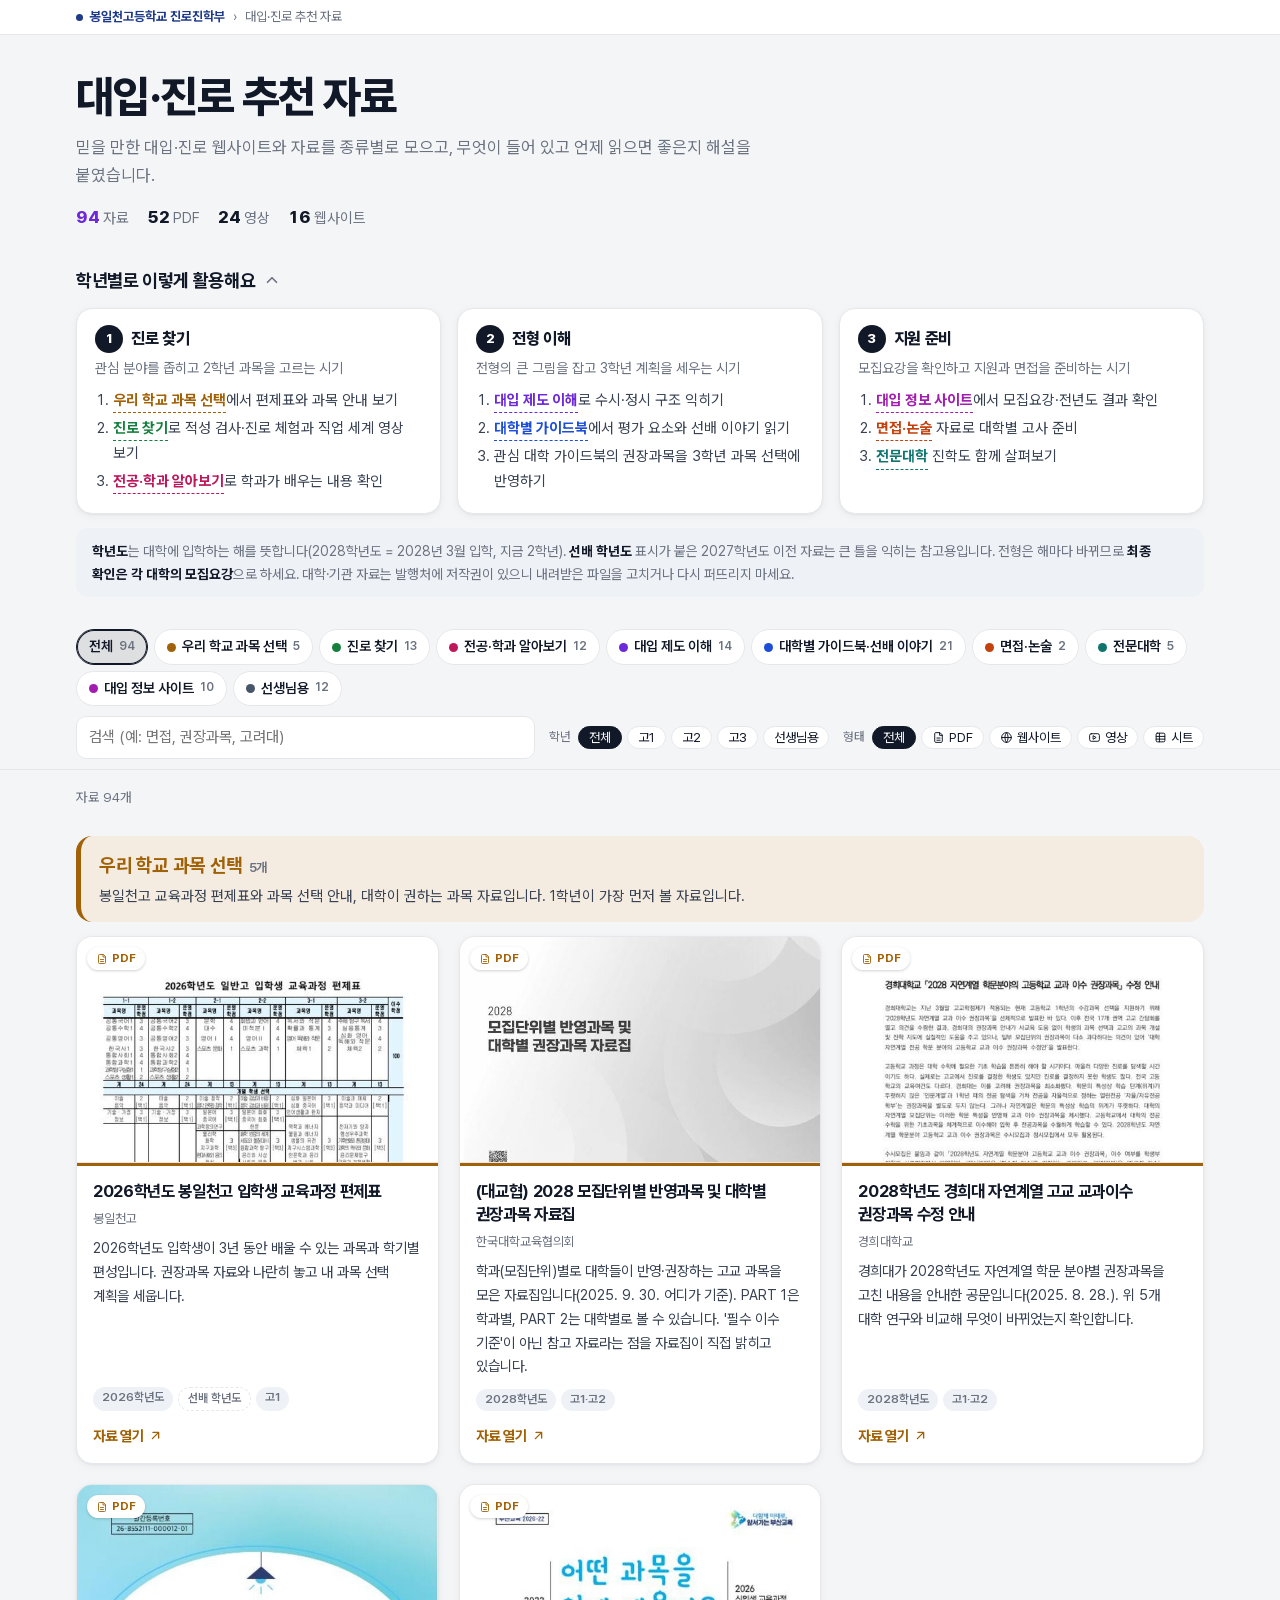
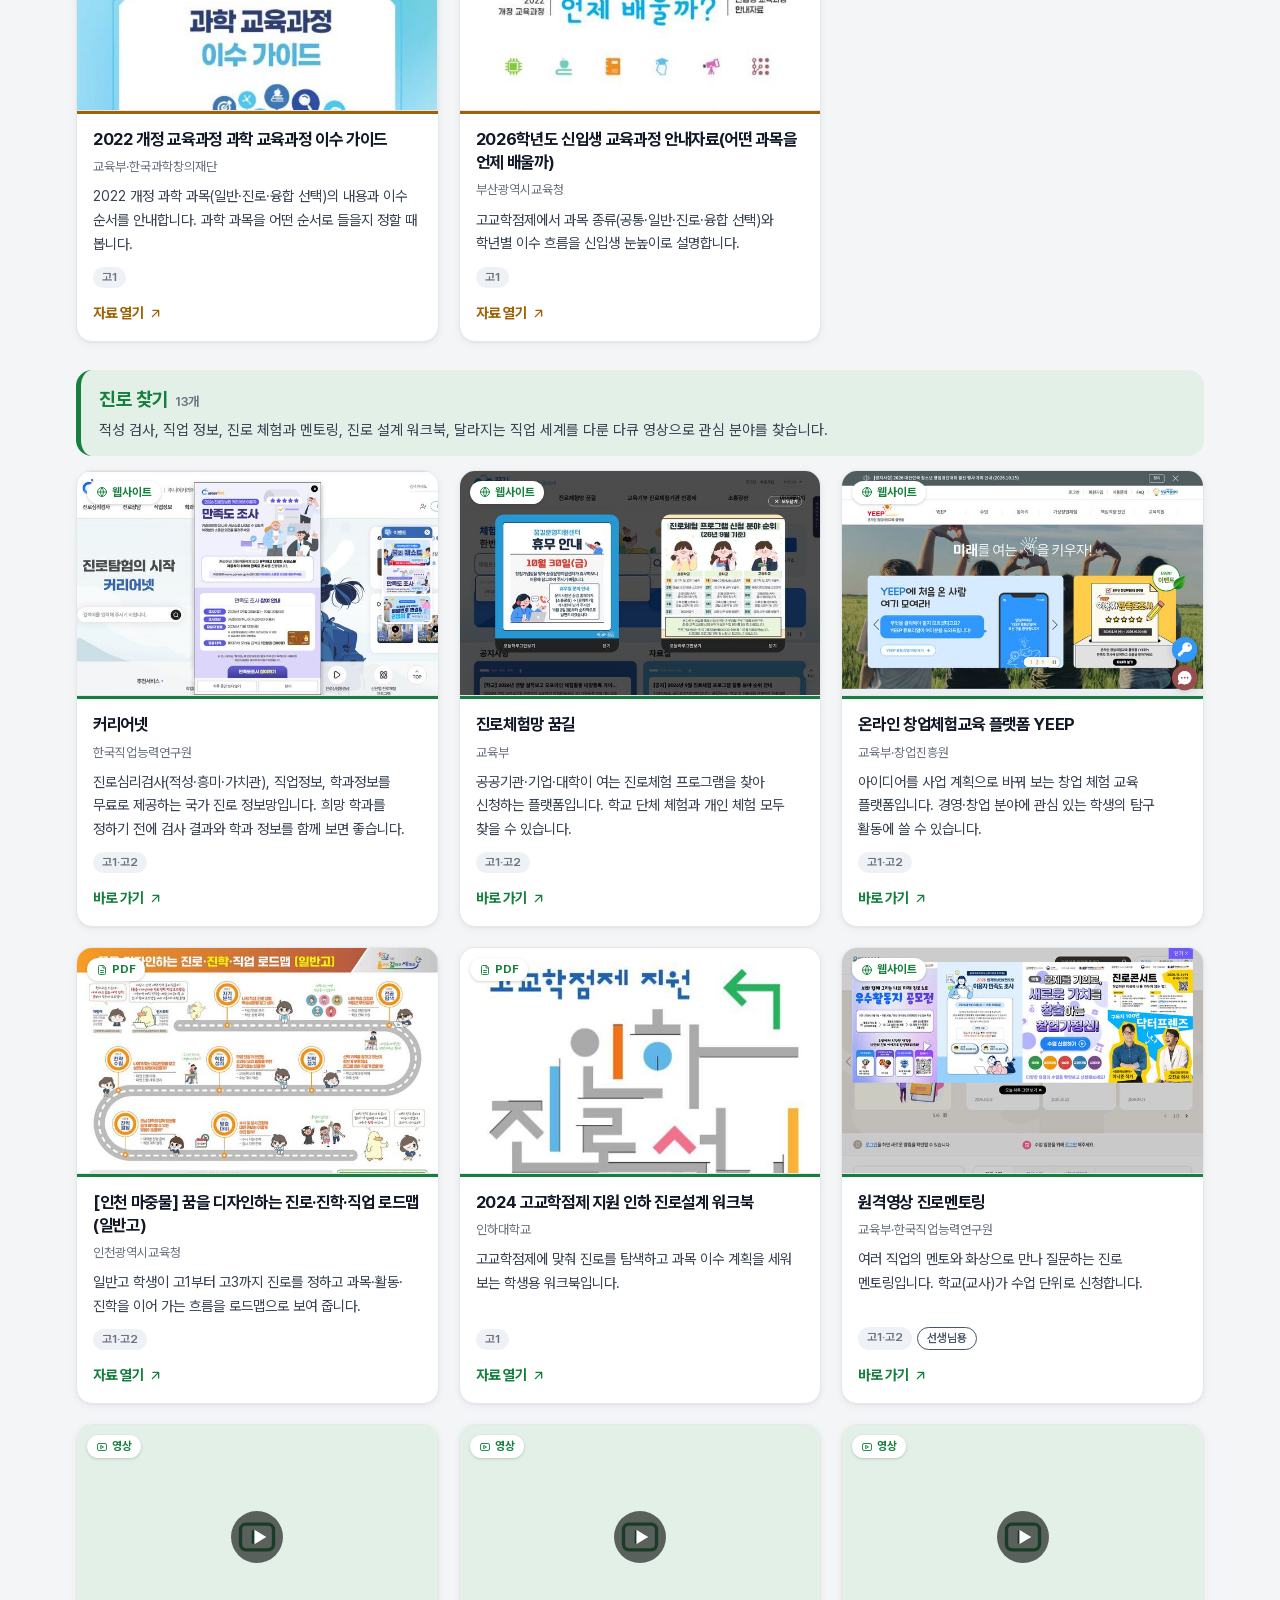
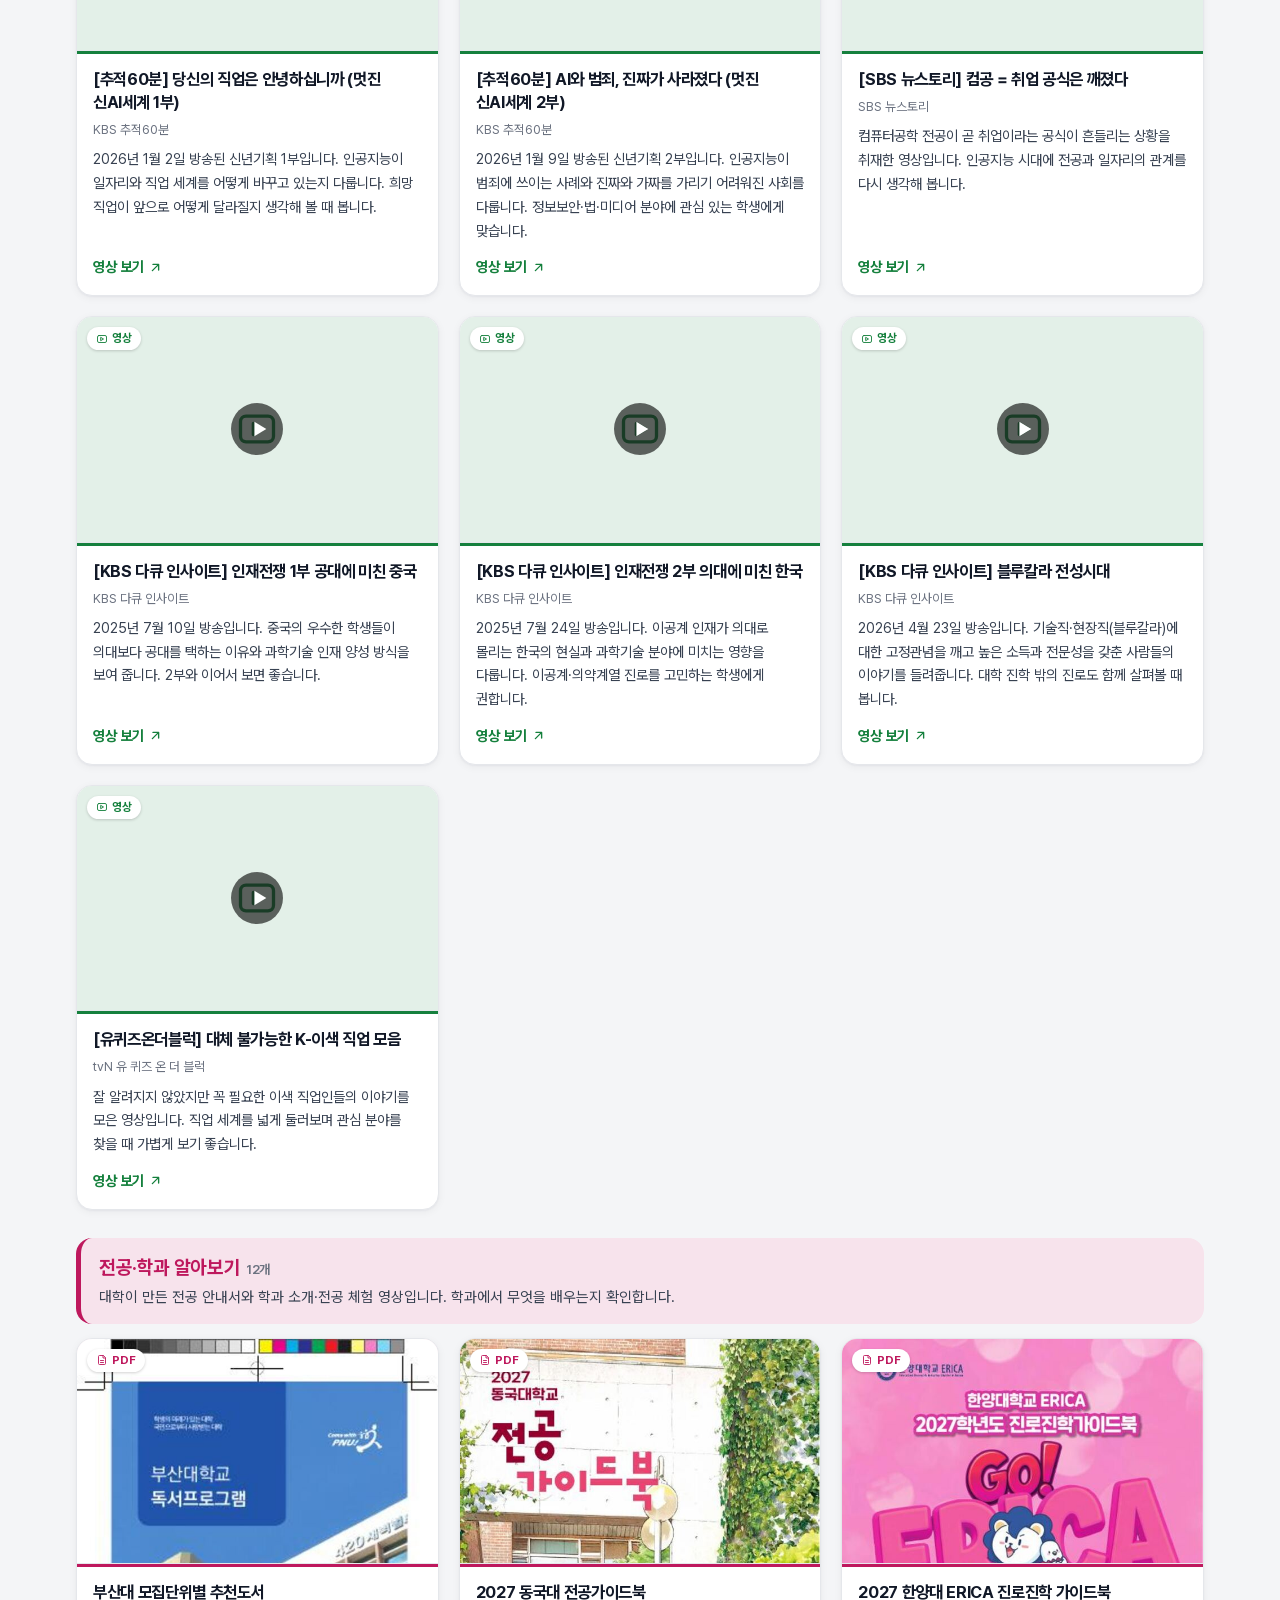
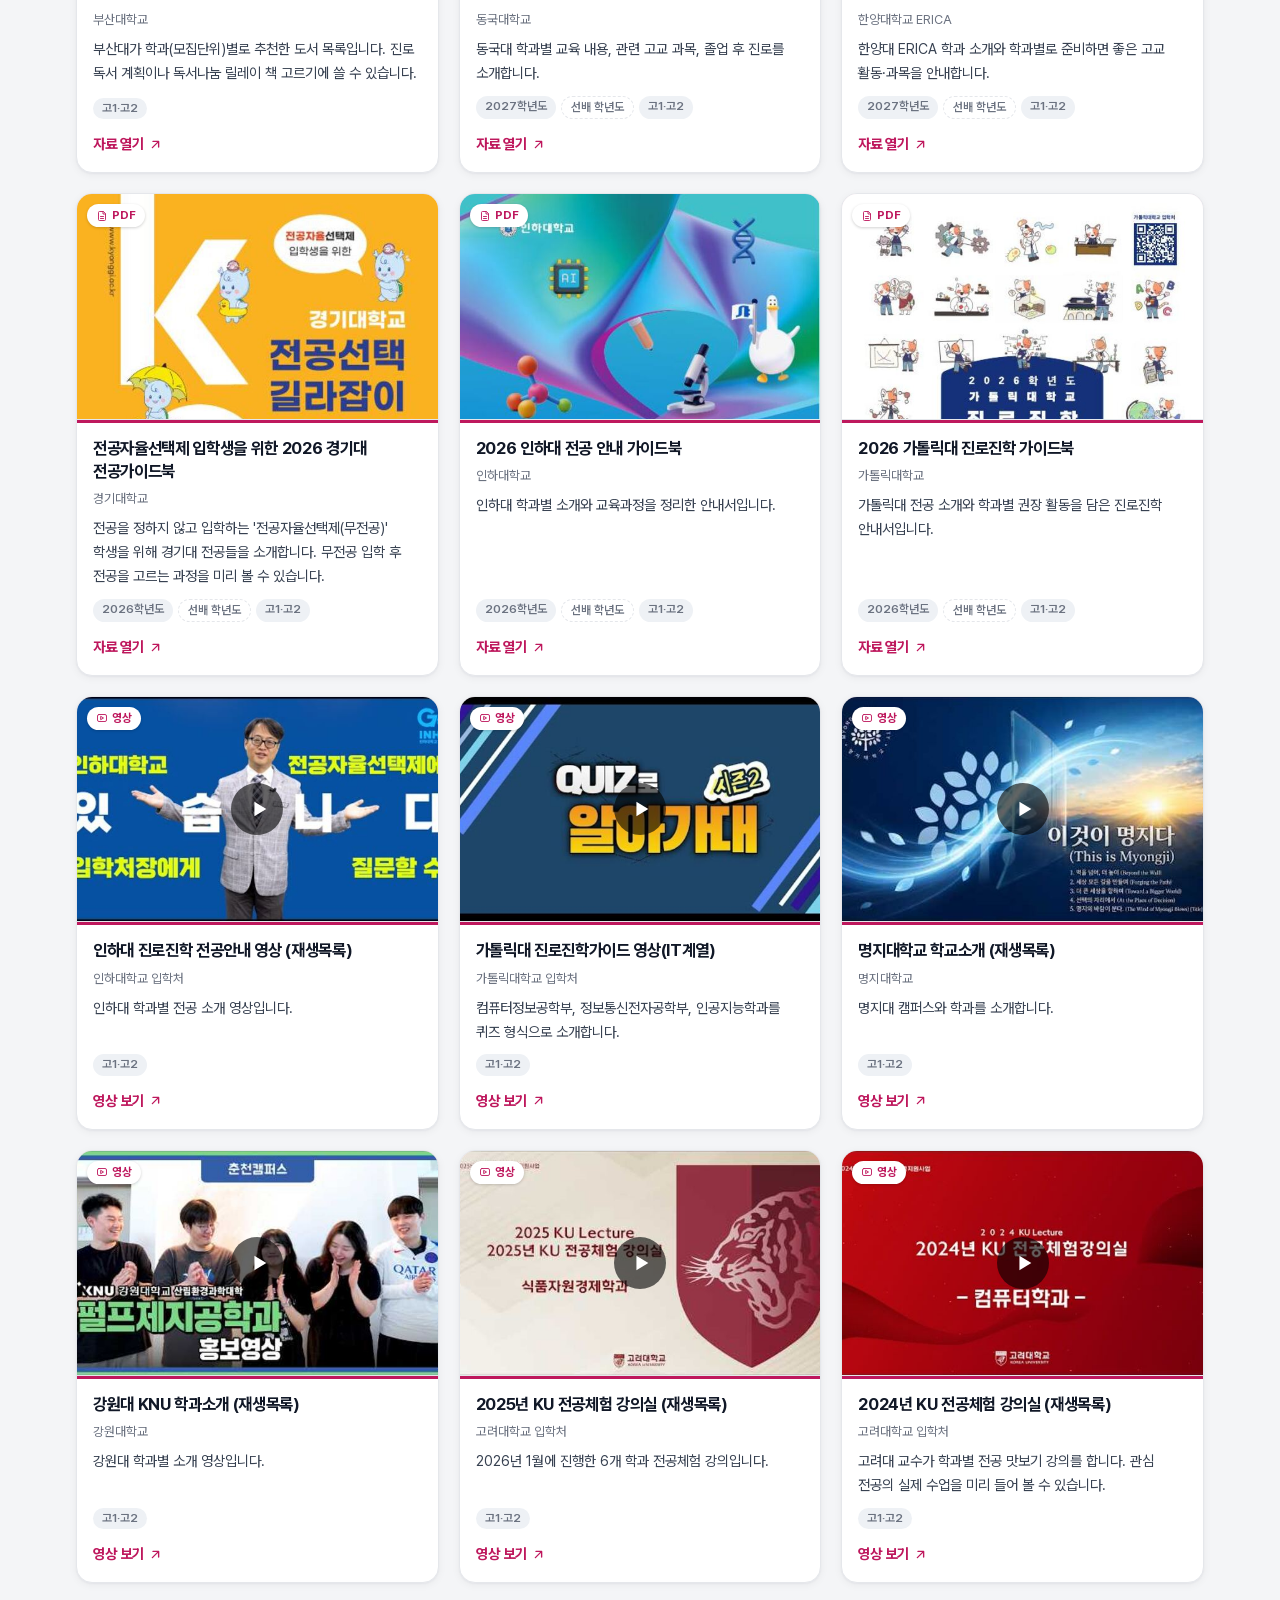
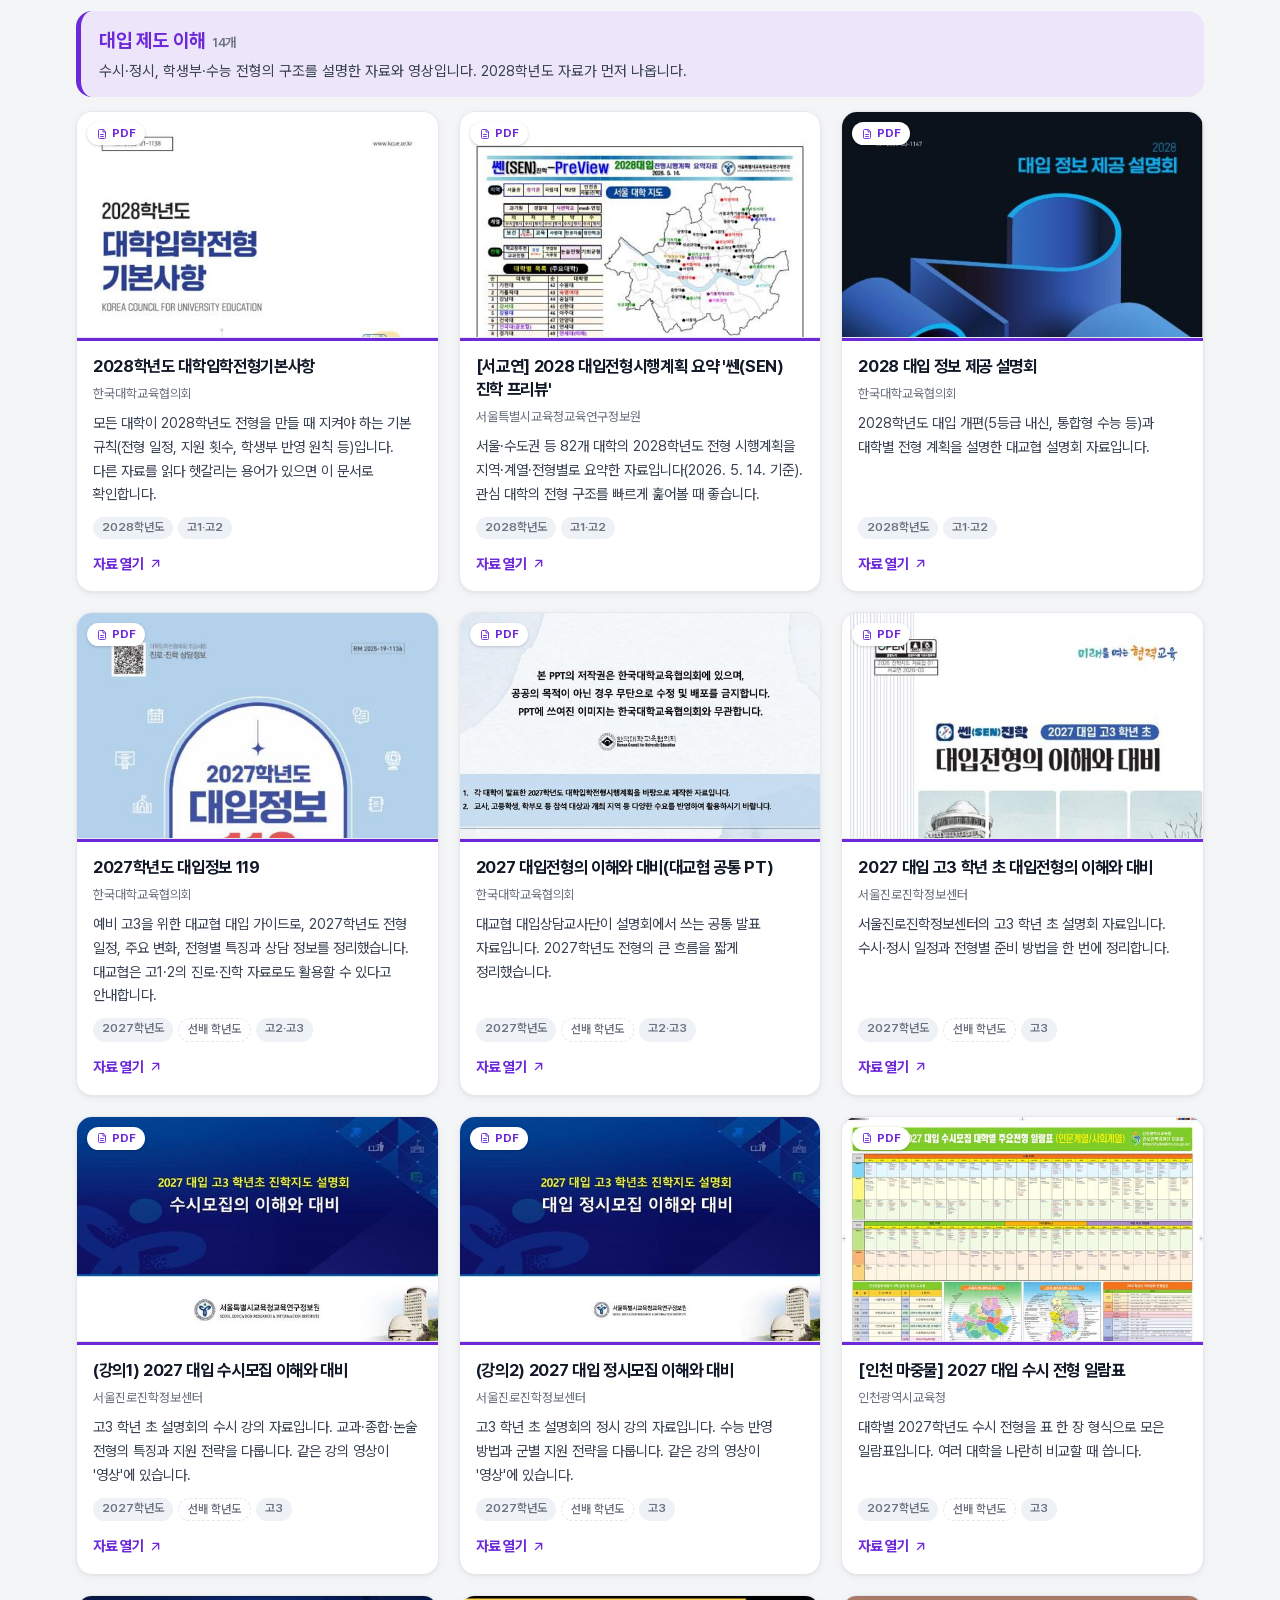
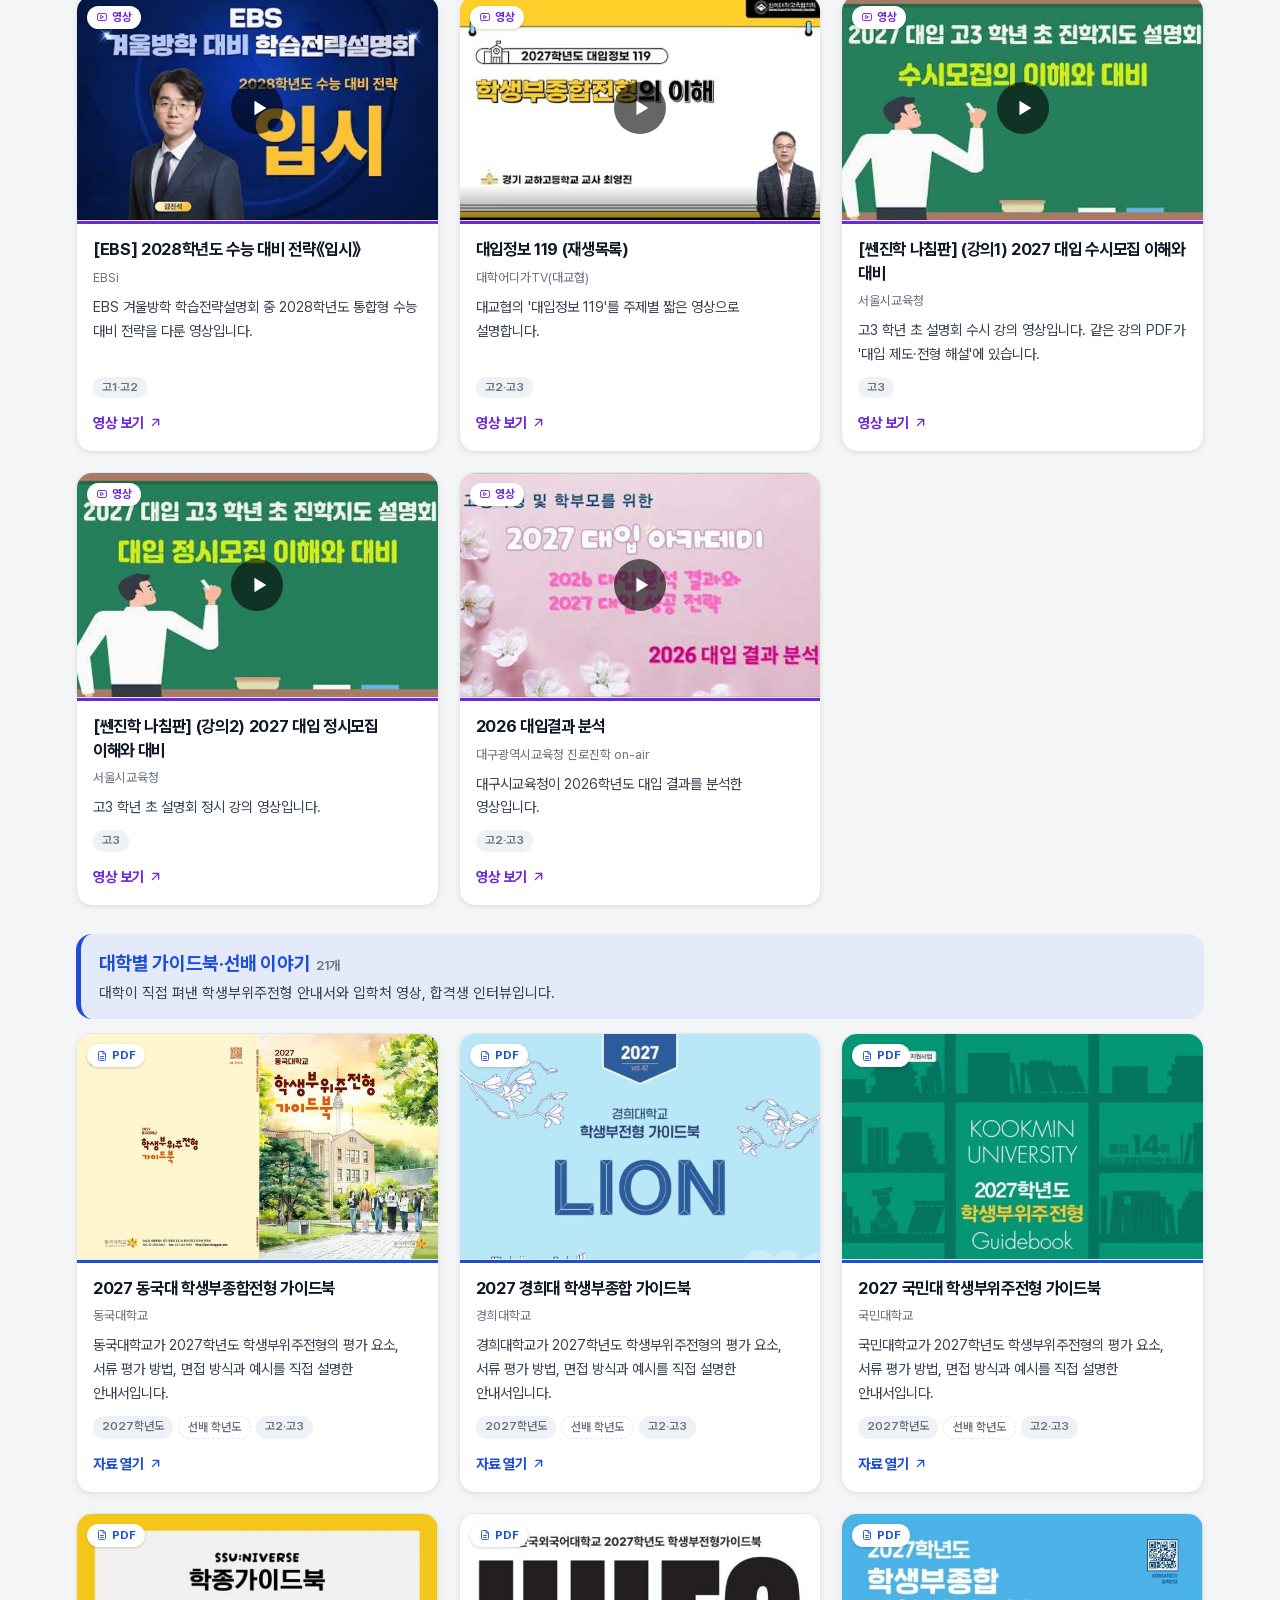
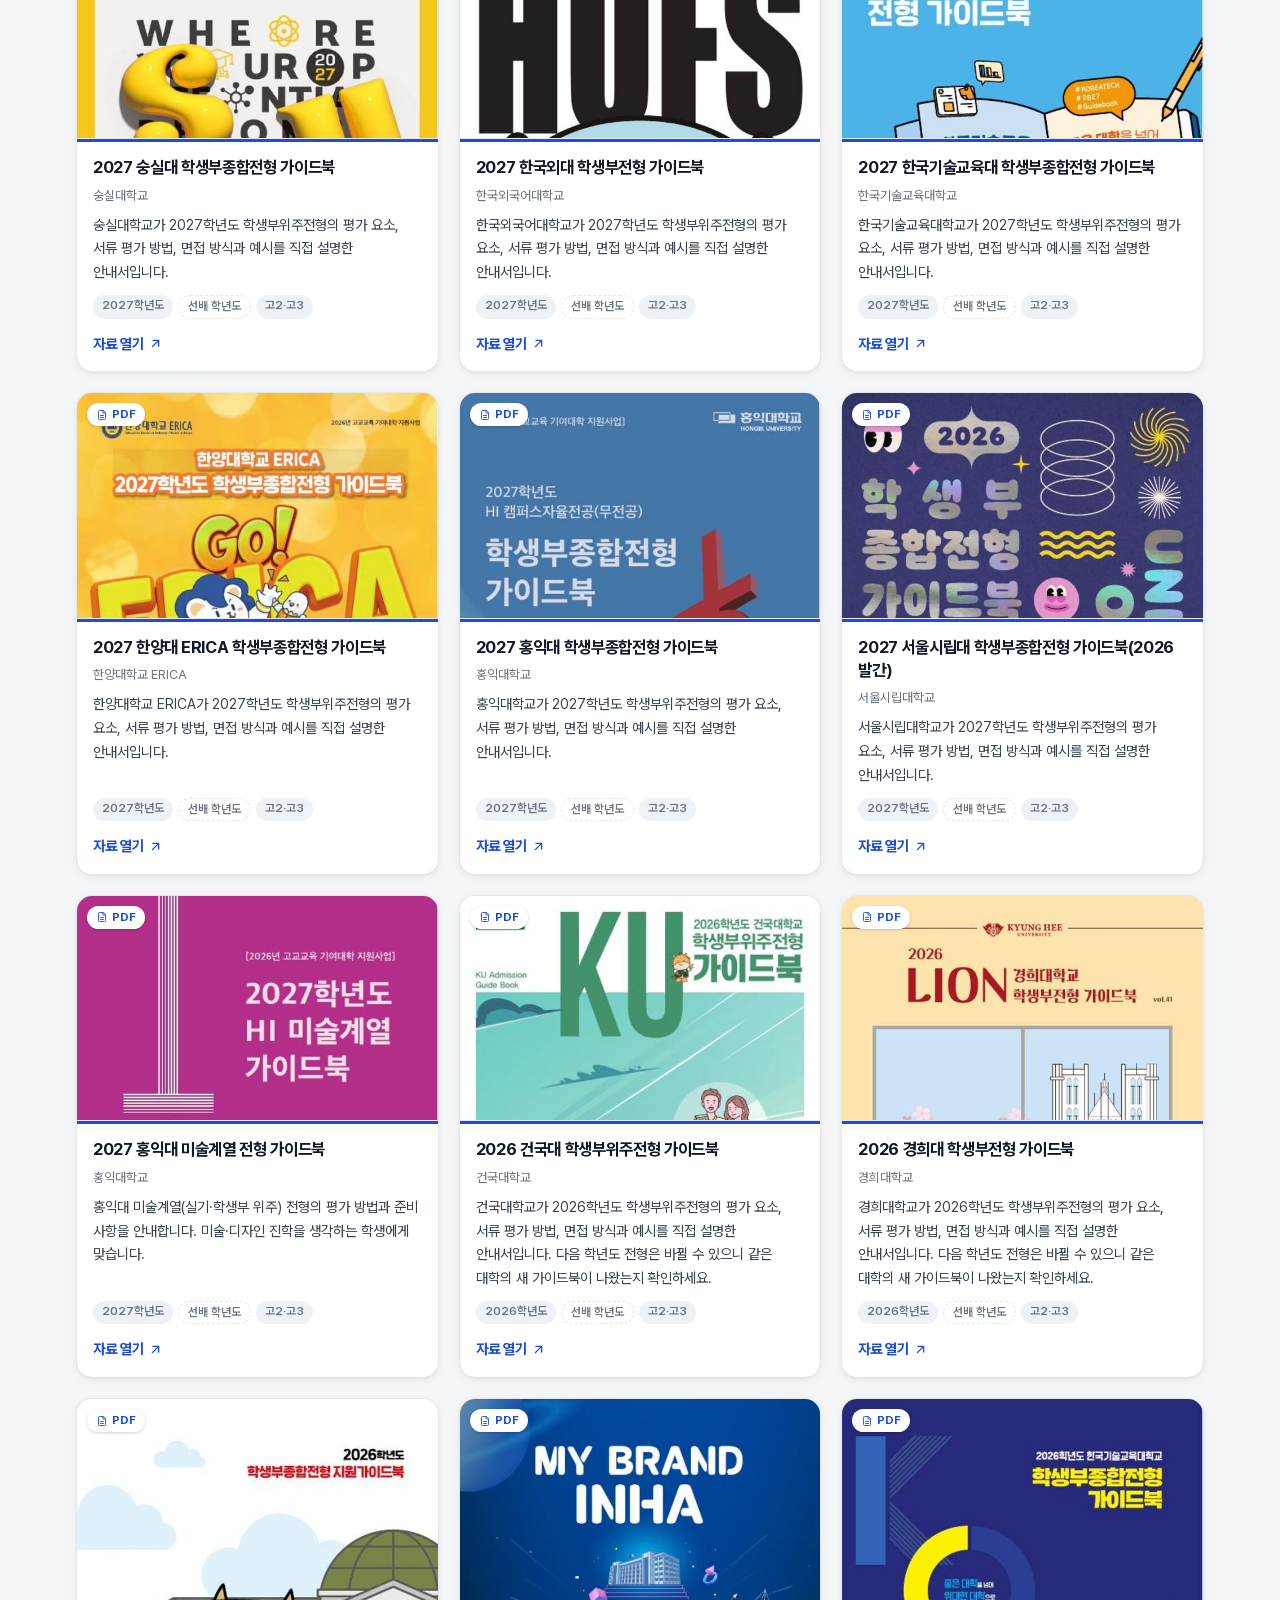
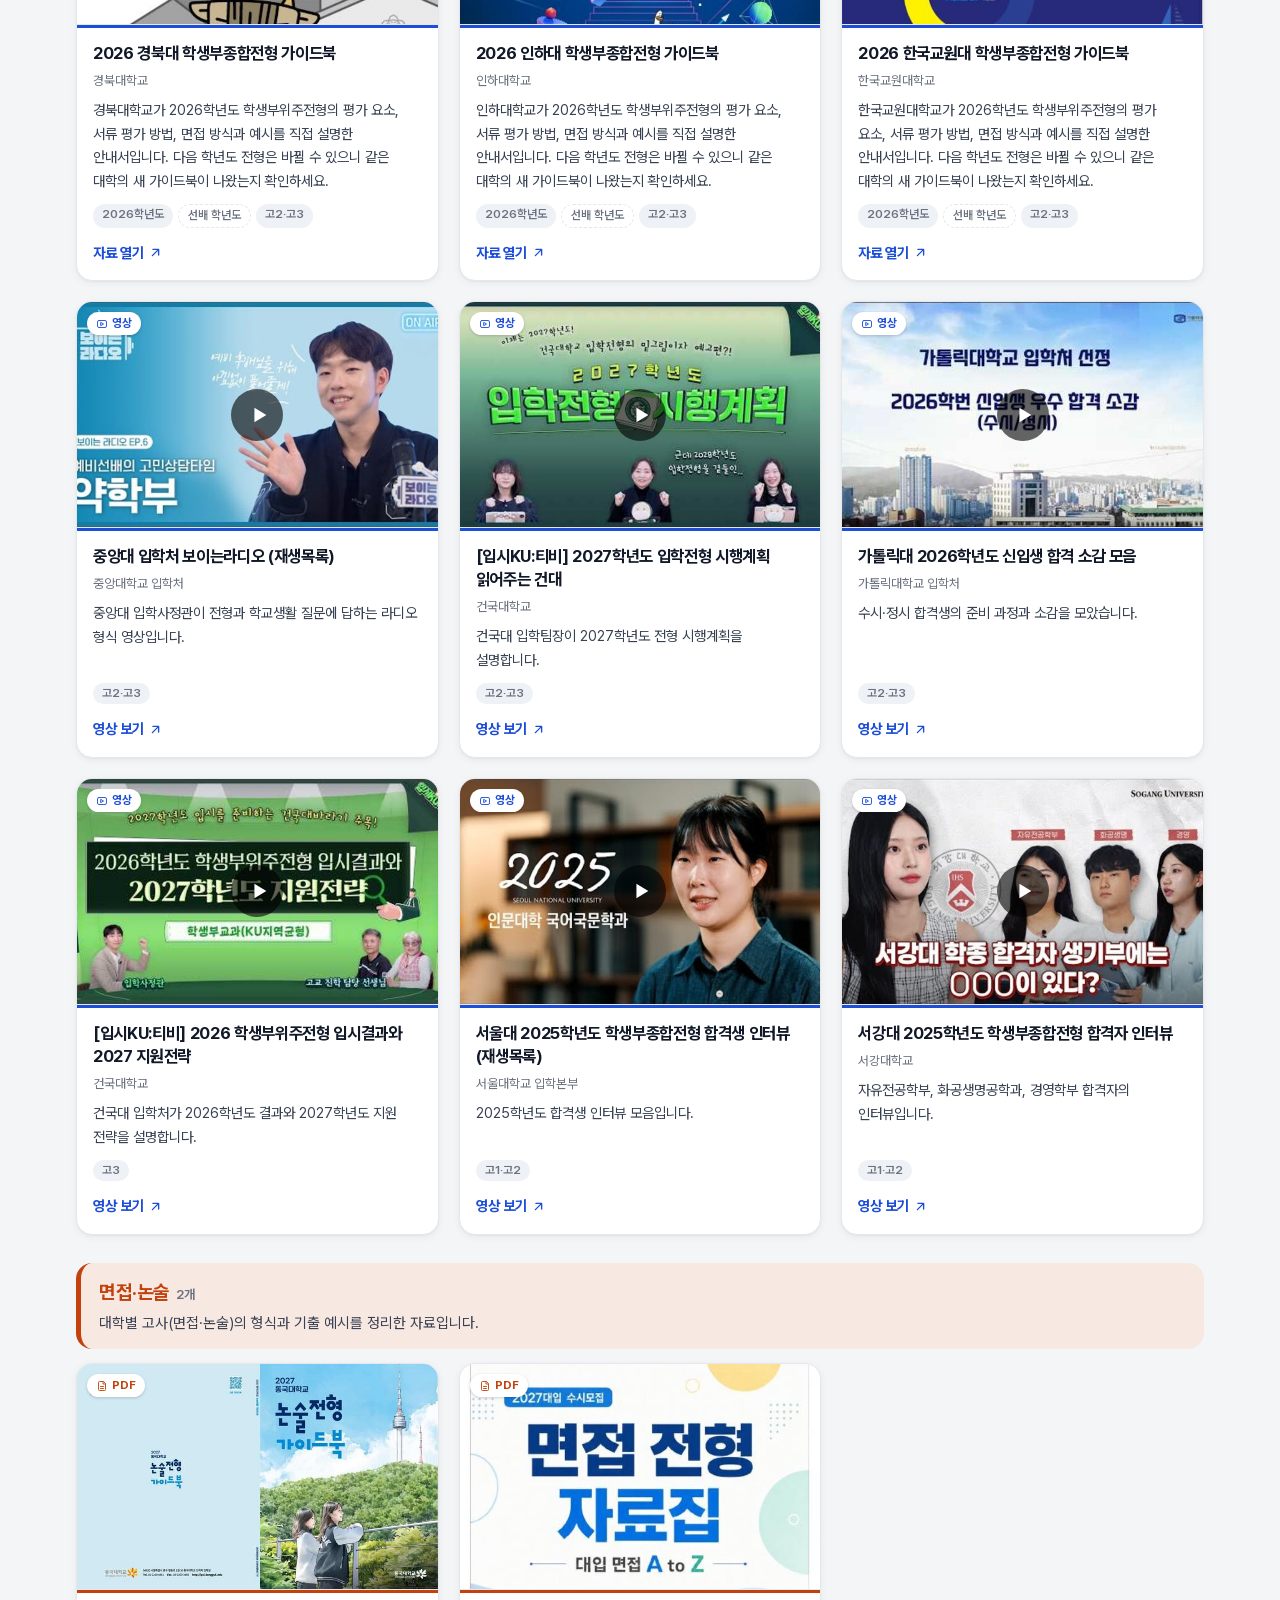
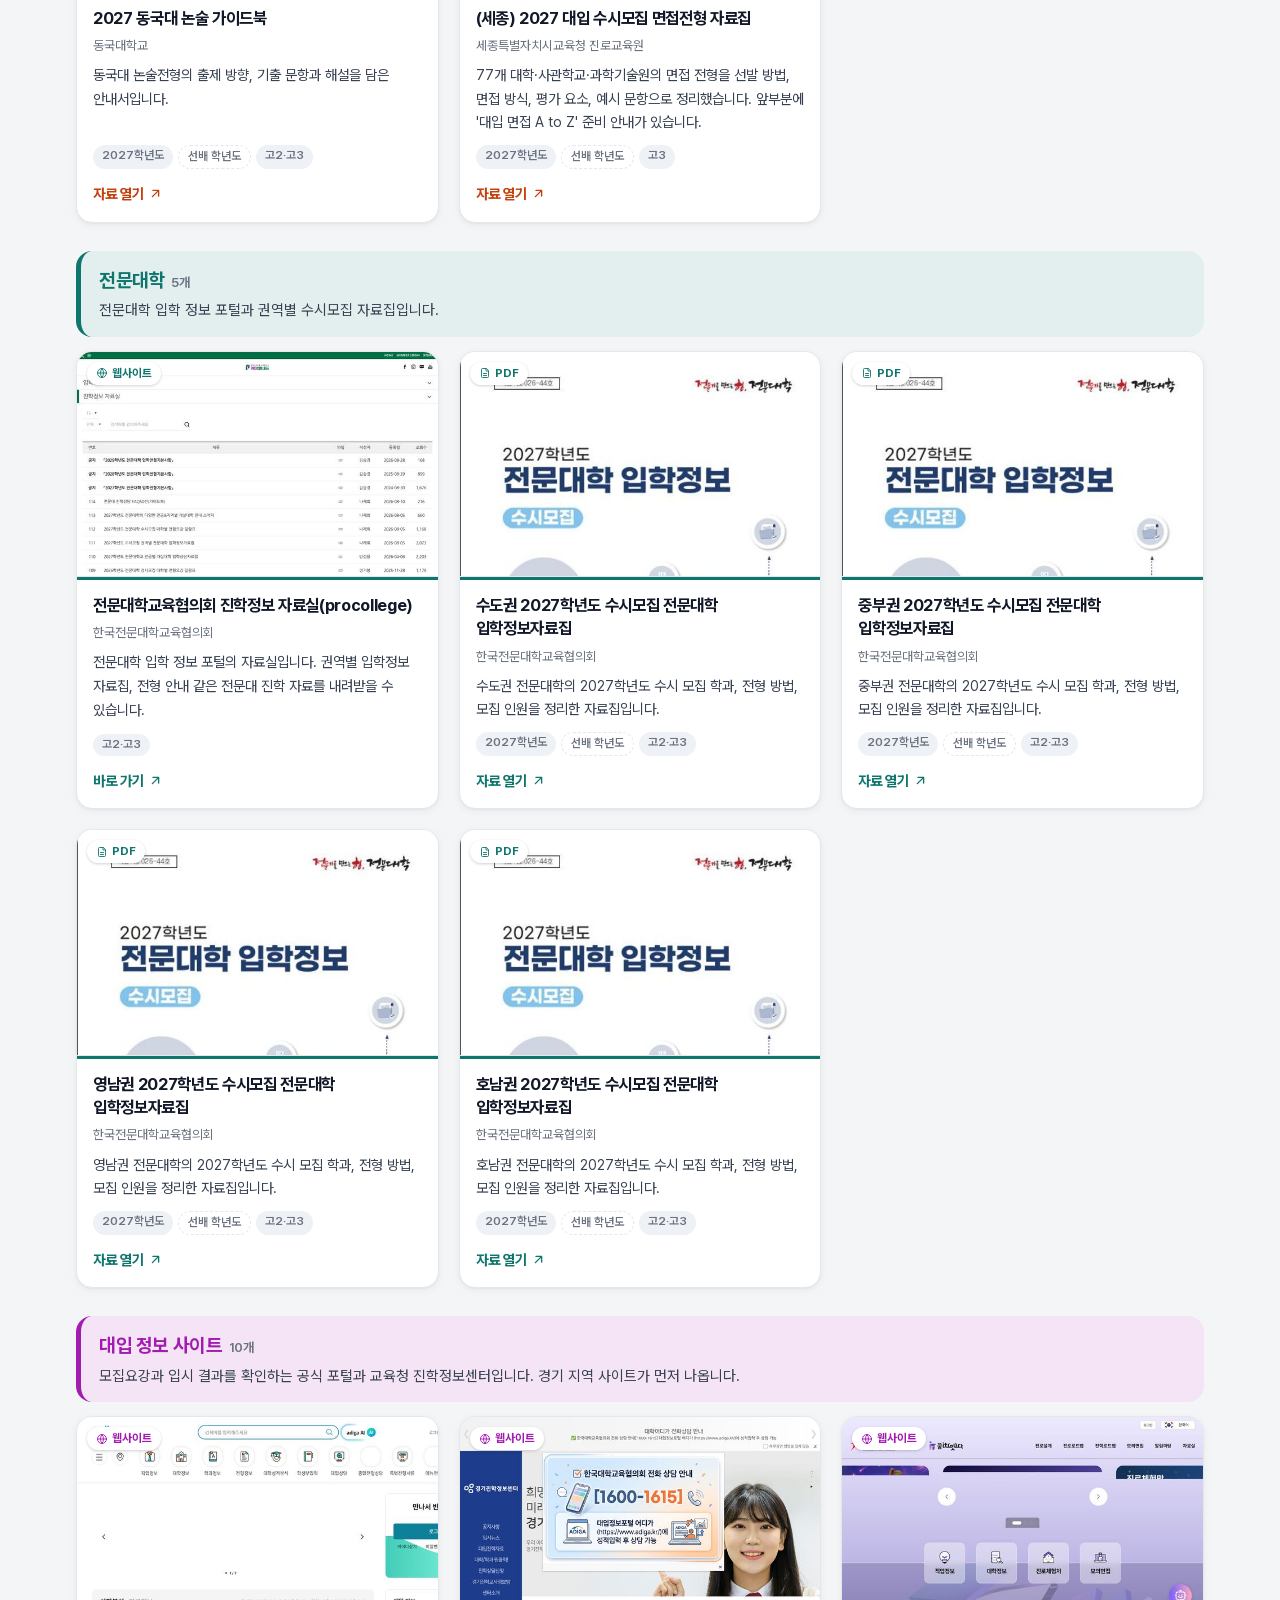
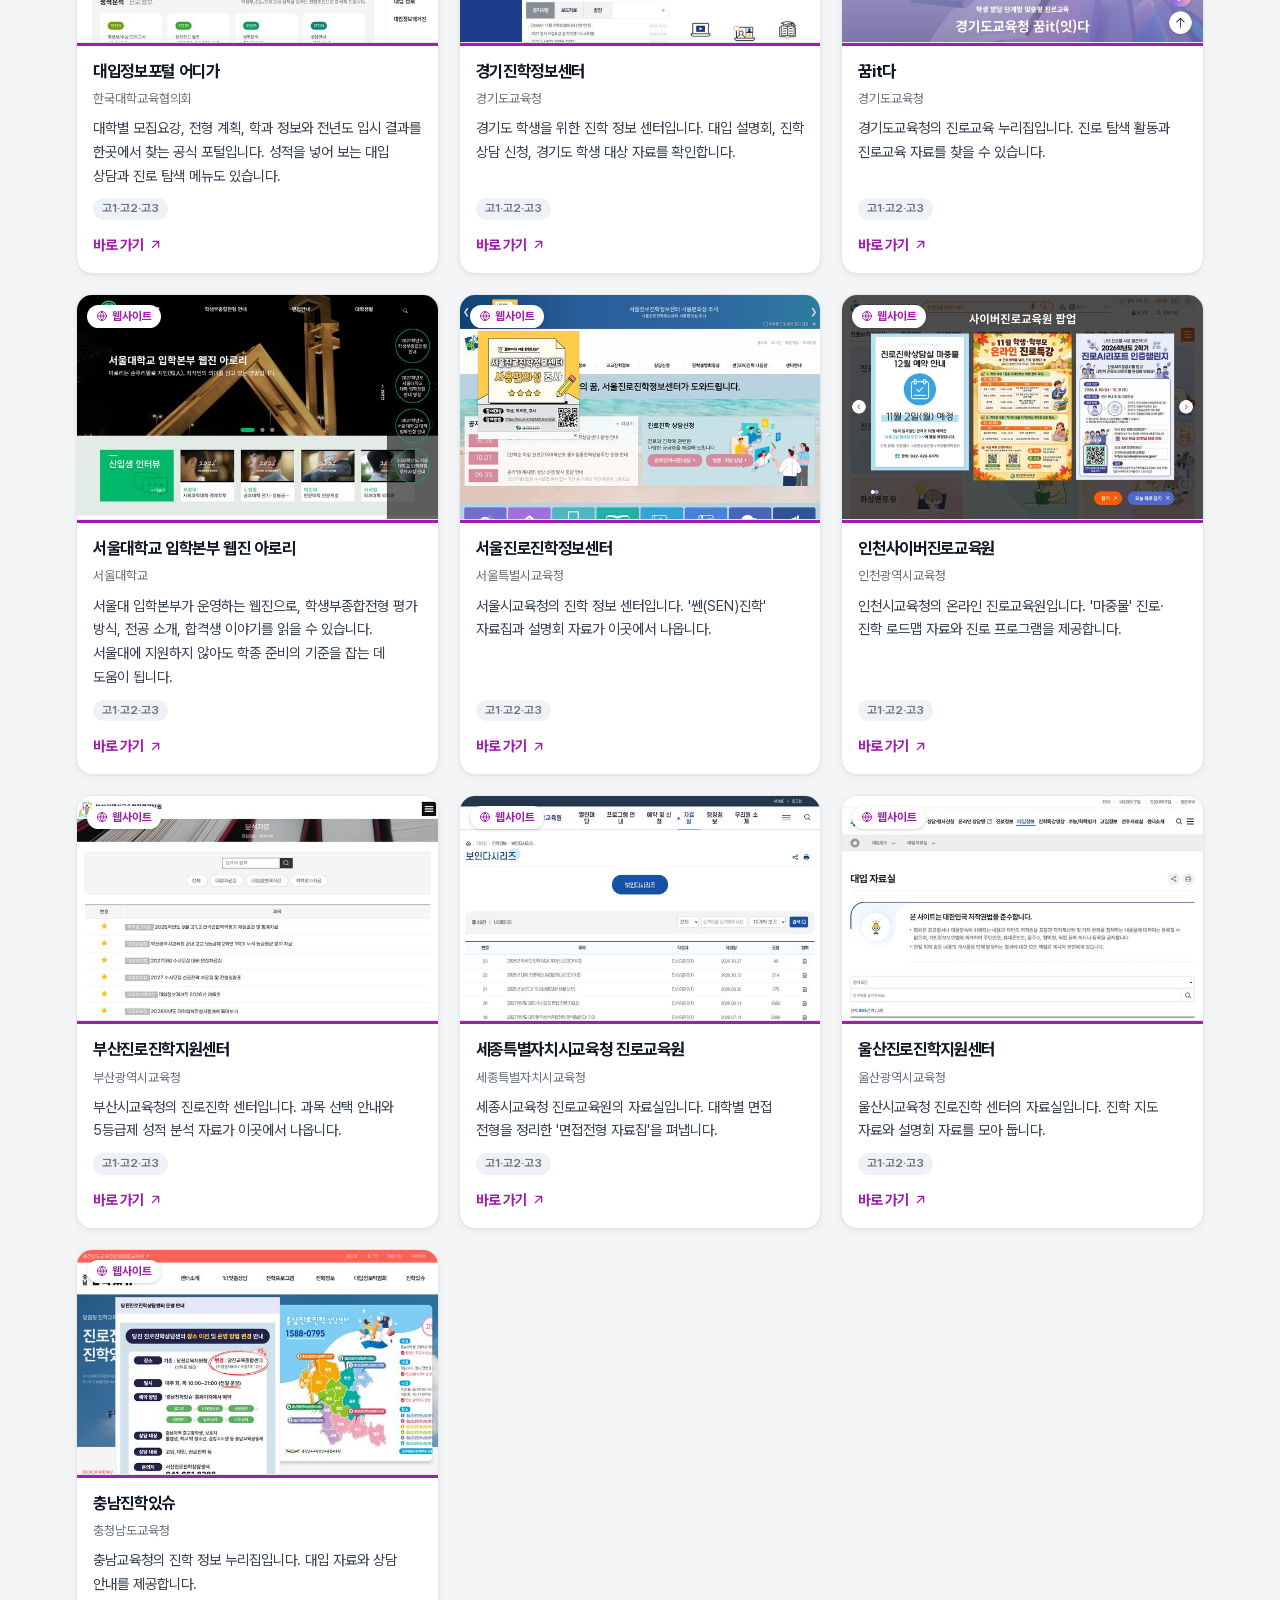
==== commit 41ff719e: "진로 찾기에 직업 세계 다큐 영상 7편 추가 Co-Authored-By: Claude Opus 5.5 <noreply@anthropic.com> Claude-Session: htt" ====
--- a/jinhak/index.html
+++ b/jinhak/index.html
@@ -161,7 +161,7 @@
         <p class="goal">관심 분야를 좁히고 2학년 과목을 고르는 시기</p>
         <ol>
           <li><button class="catlink" data-cat="course" style="--c: var(--c-course)">우리 학교 과목 선택</button>에서 편제표와 과목 안내 보기</li>
-          <li><button class="catlink" data-cat="explore" style="--c: var(--c-explore)">진로 찾기</button>로 적성 검사와 진로 체험하기</li>
+          <li><button class="catlink" data-cat="explore" style="--c: var(--c-explore)">진로 찾기</button>로 적성 검사·진로 체험과 직업 세계 영상 보기</li>
           <li><button class="catlink" data-cat="major" style="--c: var(--c-major)">전공·학과 알아보기</button>로 학과가 배우는 내용 확인</li>
         </ol>
       </div>
--- a/assets/site.css
+++ b/assets/site.css
@@ -41,6 +41,7 @@
   --bon-c-gg: #0e7490;     /* 경기도 고등학교 학생수 추이 */
   --bon-c-news: #15803d;   /* 뉴스 읽고 진로 확장하기 */
   --bon-c-book: #c2410c;   /* 독서나눔 릴레이 */
+  --bon-c-matrix: #be185d; /* 블룸 교과탐구활동 매트릭스 */
   --bon-accent: var(--bon-brand);
 
   /* 모양 */
@@ -57,7 +58,7 @@
     --bon-bg: #0f1216; --bon-card: #171b21; --bon-soft: #222831;
     --bon-text: #f3f4f6; --bon-body: #d1d5db; --bon-muted: #9ca3af; --bon-line: #2a3039;
     --bon-brand: #a5b4fc;
-    --bon-c-plan: #7aa2ff; --bon-c-jinhak: #b79bff; --bon-c-gg: #4fc3dc; --bon-c-news: #4ade80; --bon-c-book: #fb923c;
+    --bon-c-plan: #7aa2ff; --bon-c-jinhak: #b79bff; --bon-c-gg: #4fc3dc; --bon-c-news: #4ade80; --bon-c-book: #fb923c; --bon-c-matrix: #f472b6;
     --bon-shadow: none; --bon-shadow-hover: 0 14px 32px rgba(0,0,0,.45);
   }
 }
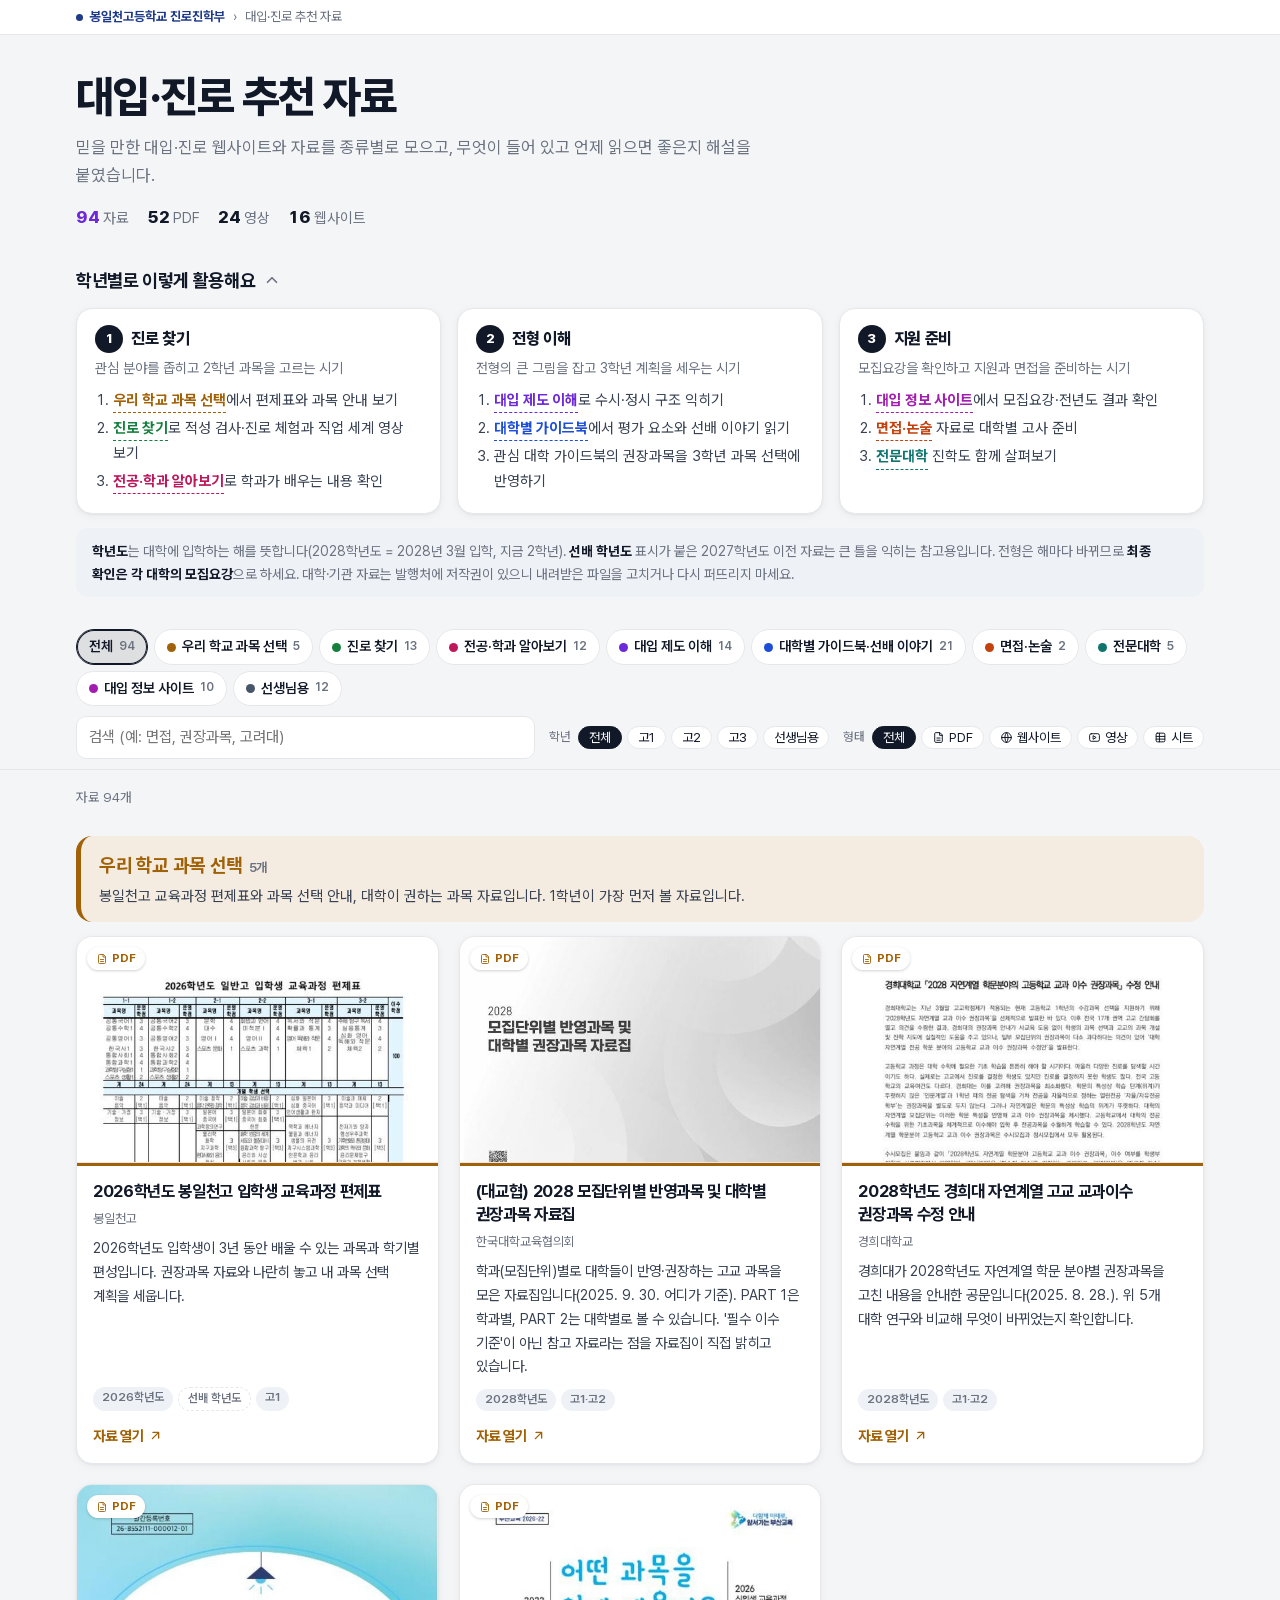
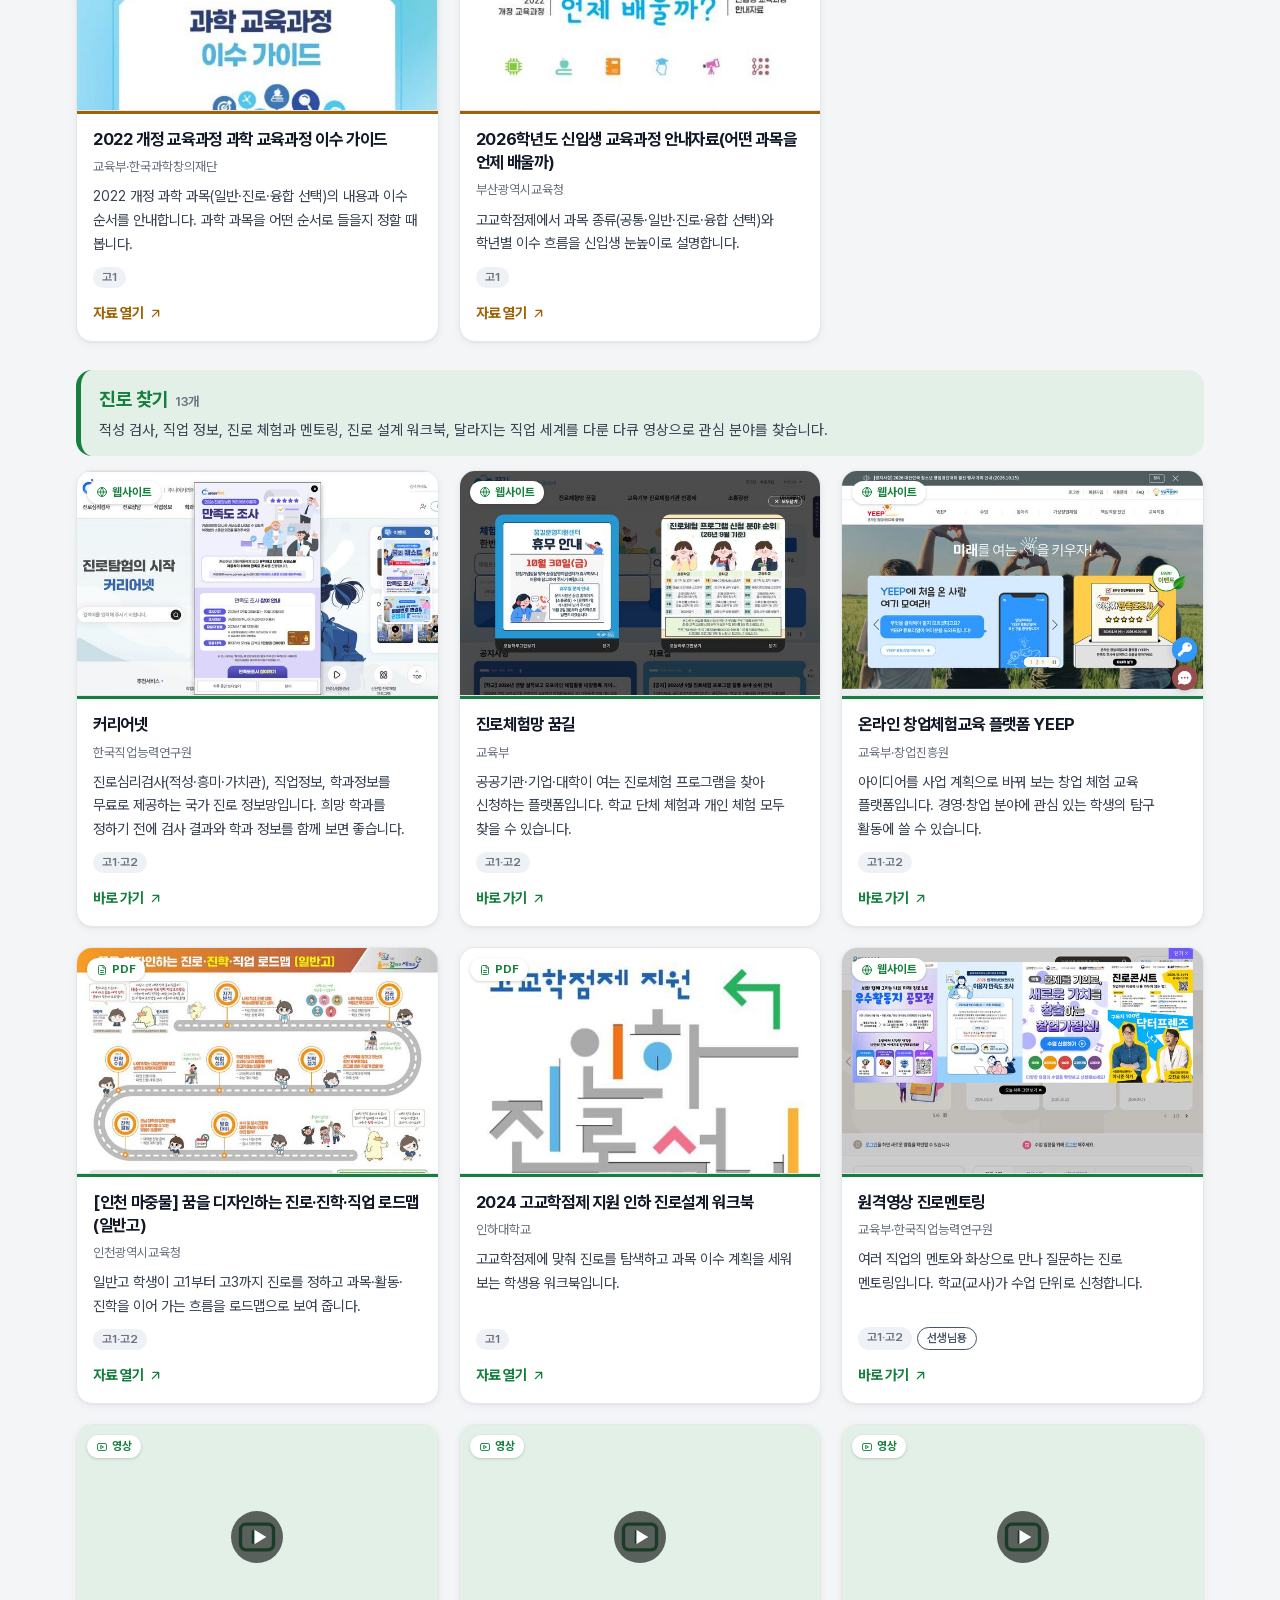
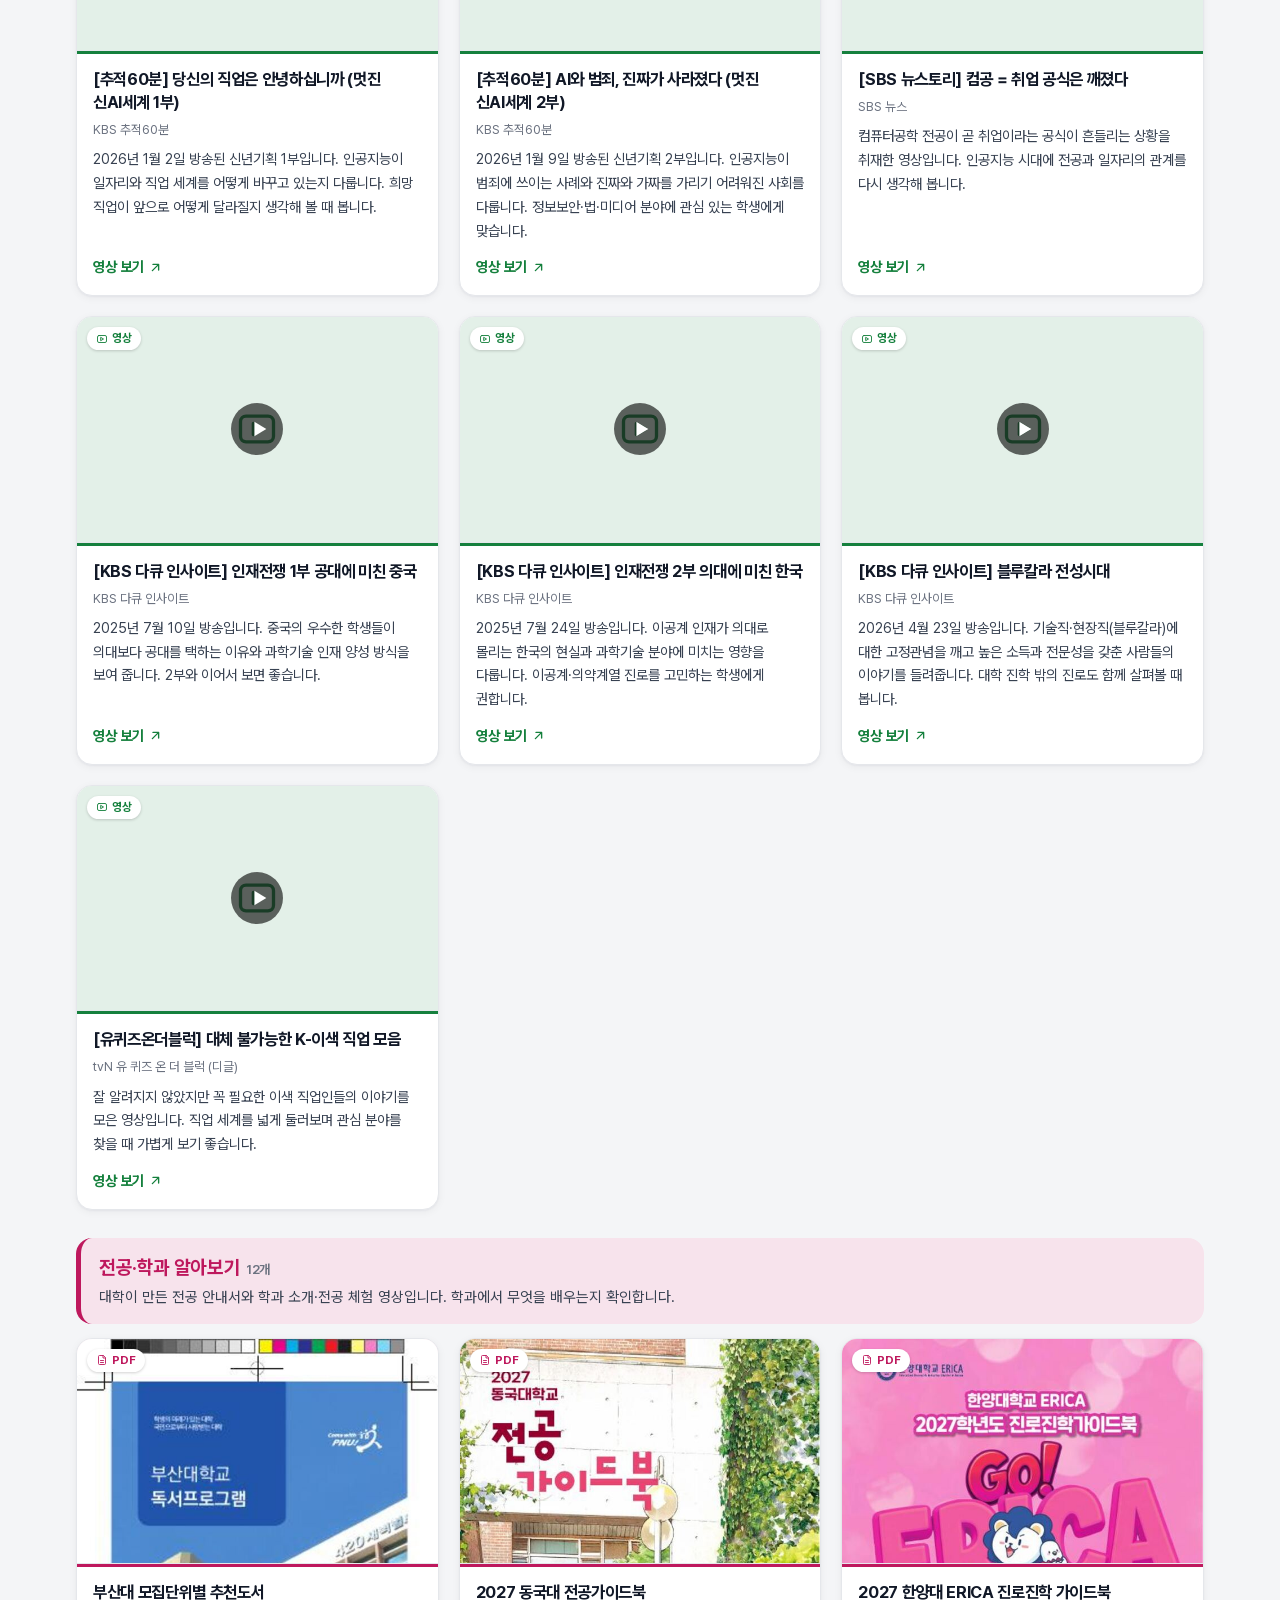
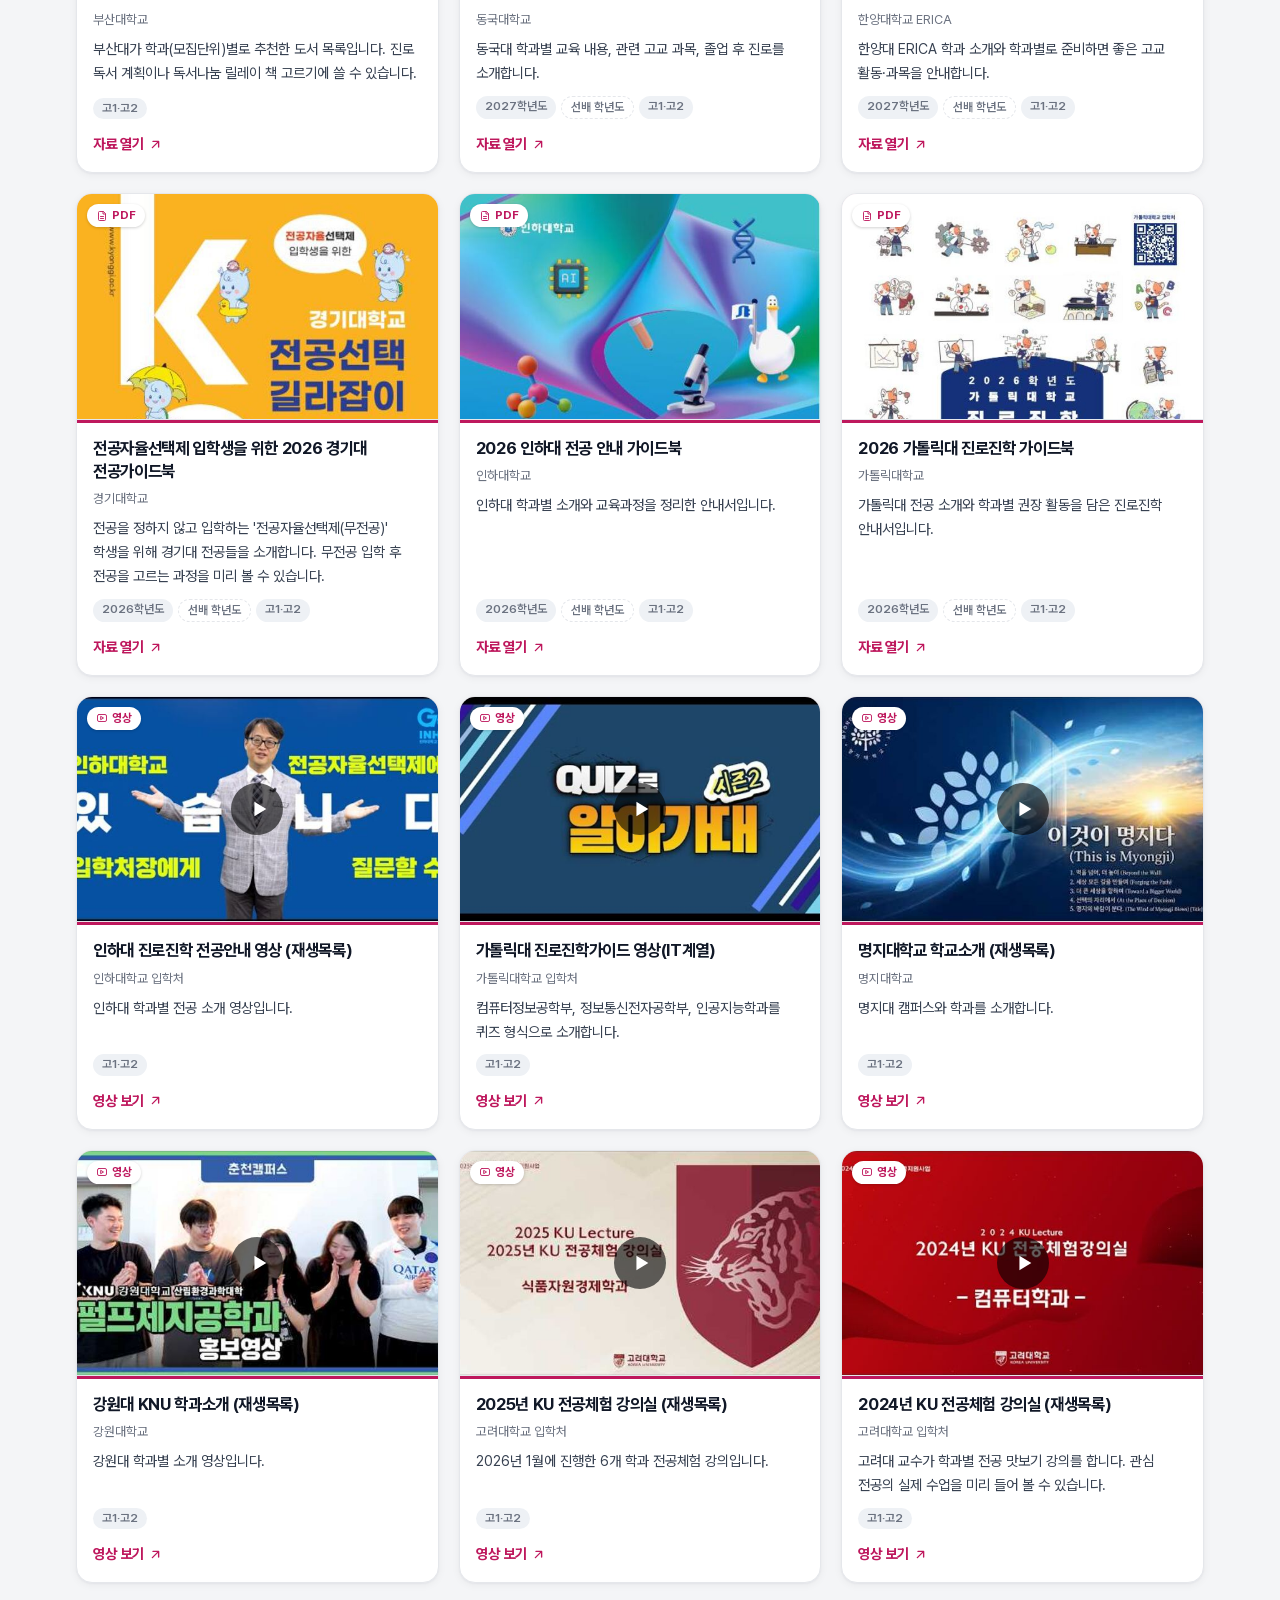
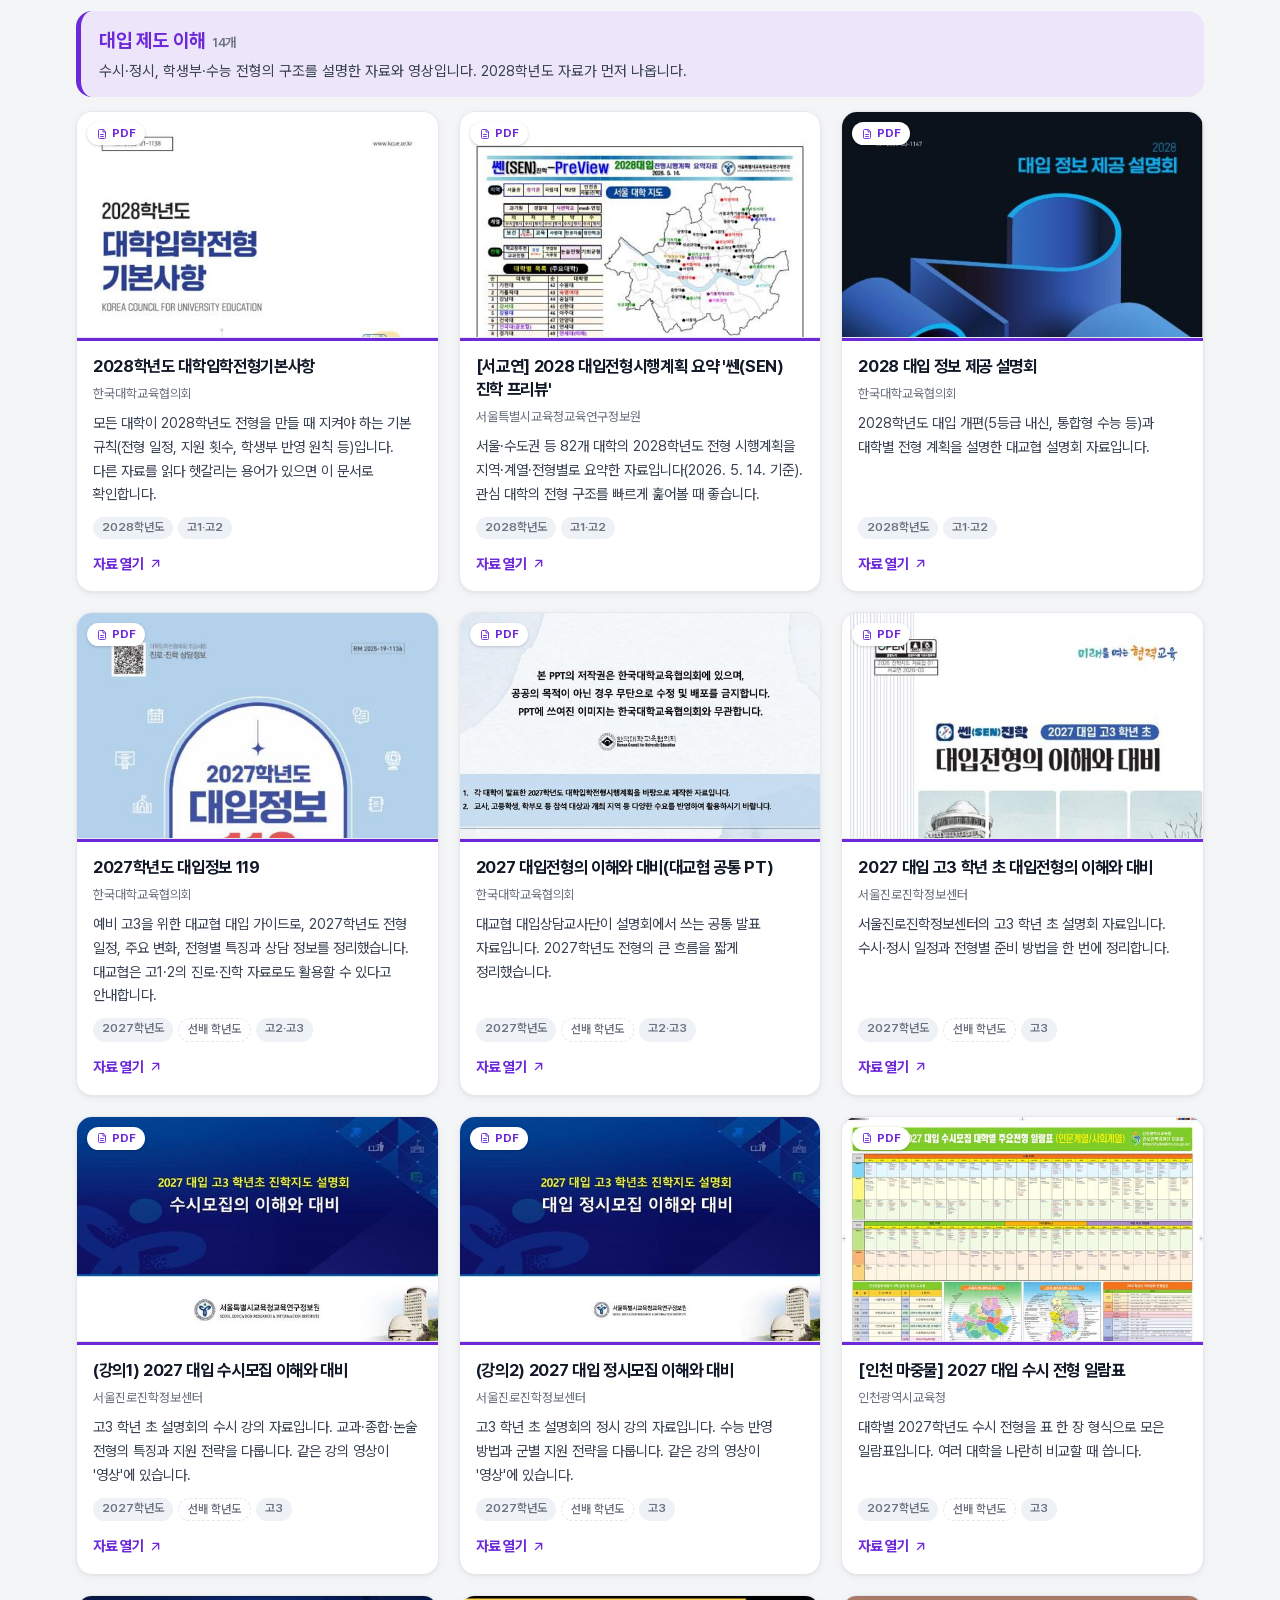
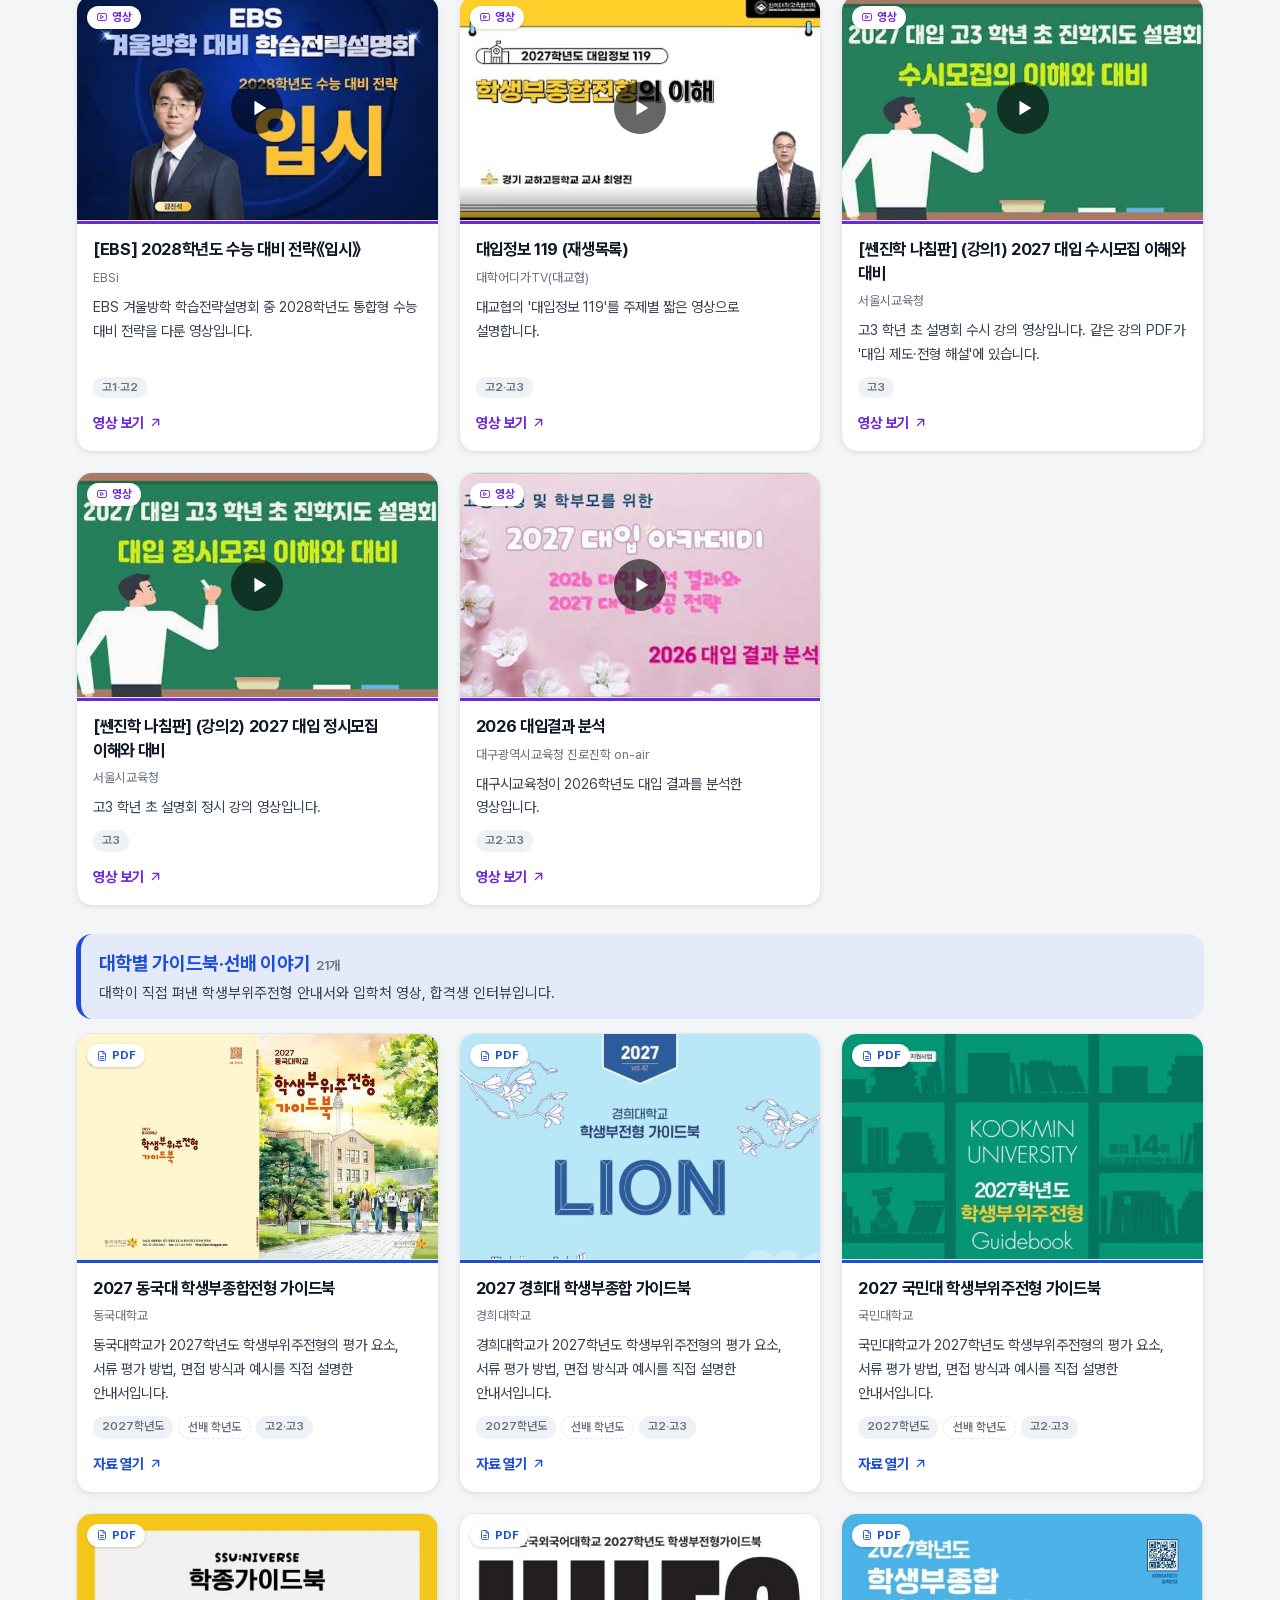
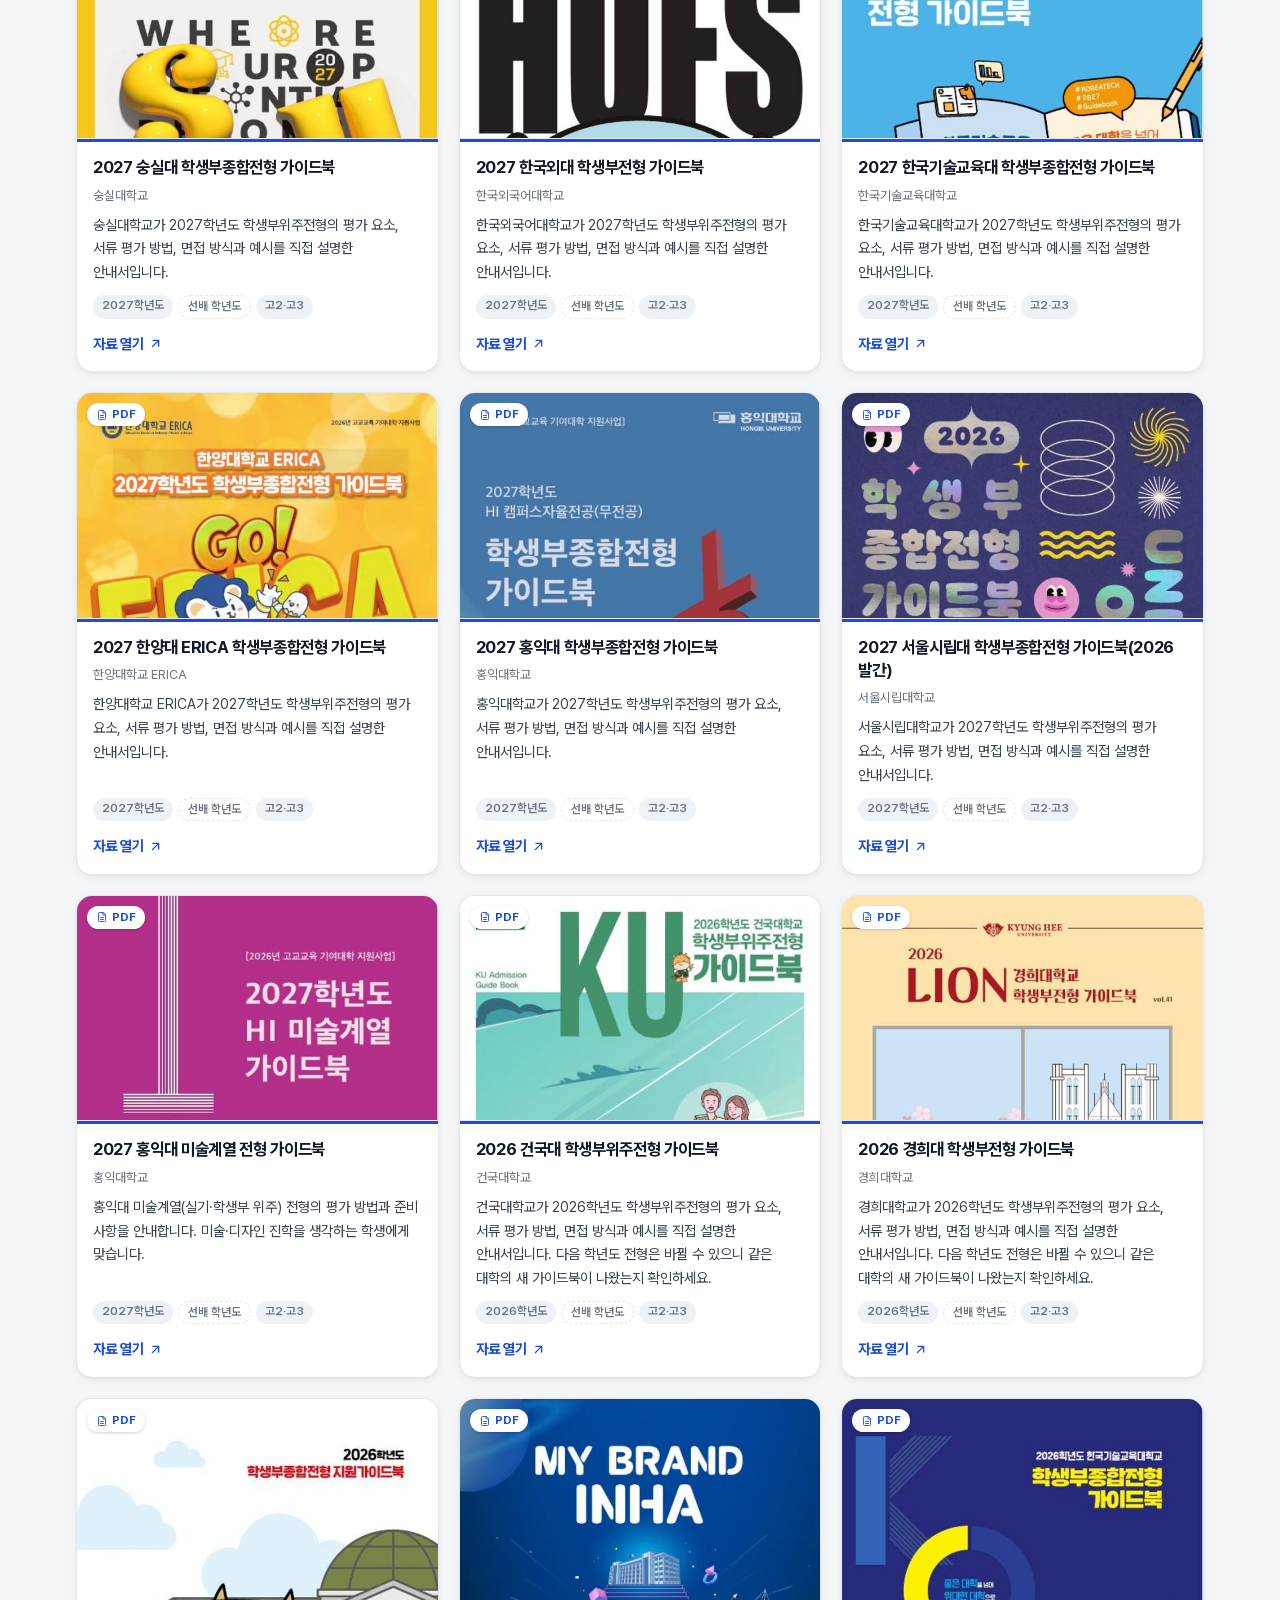
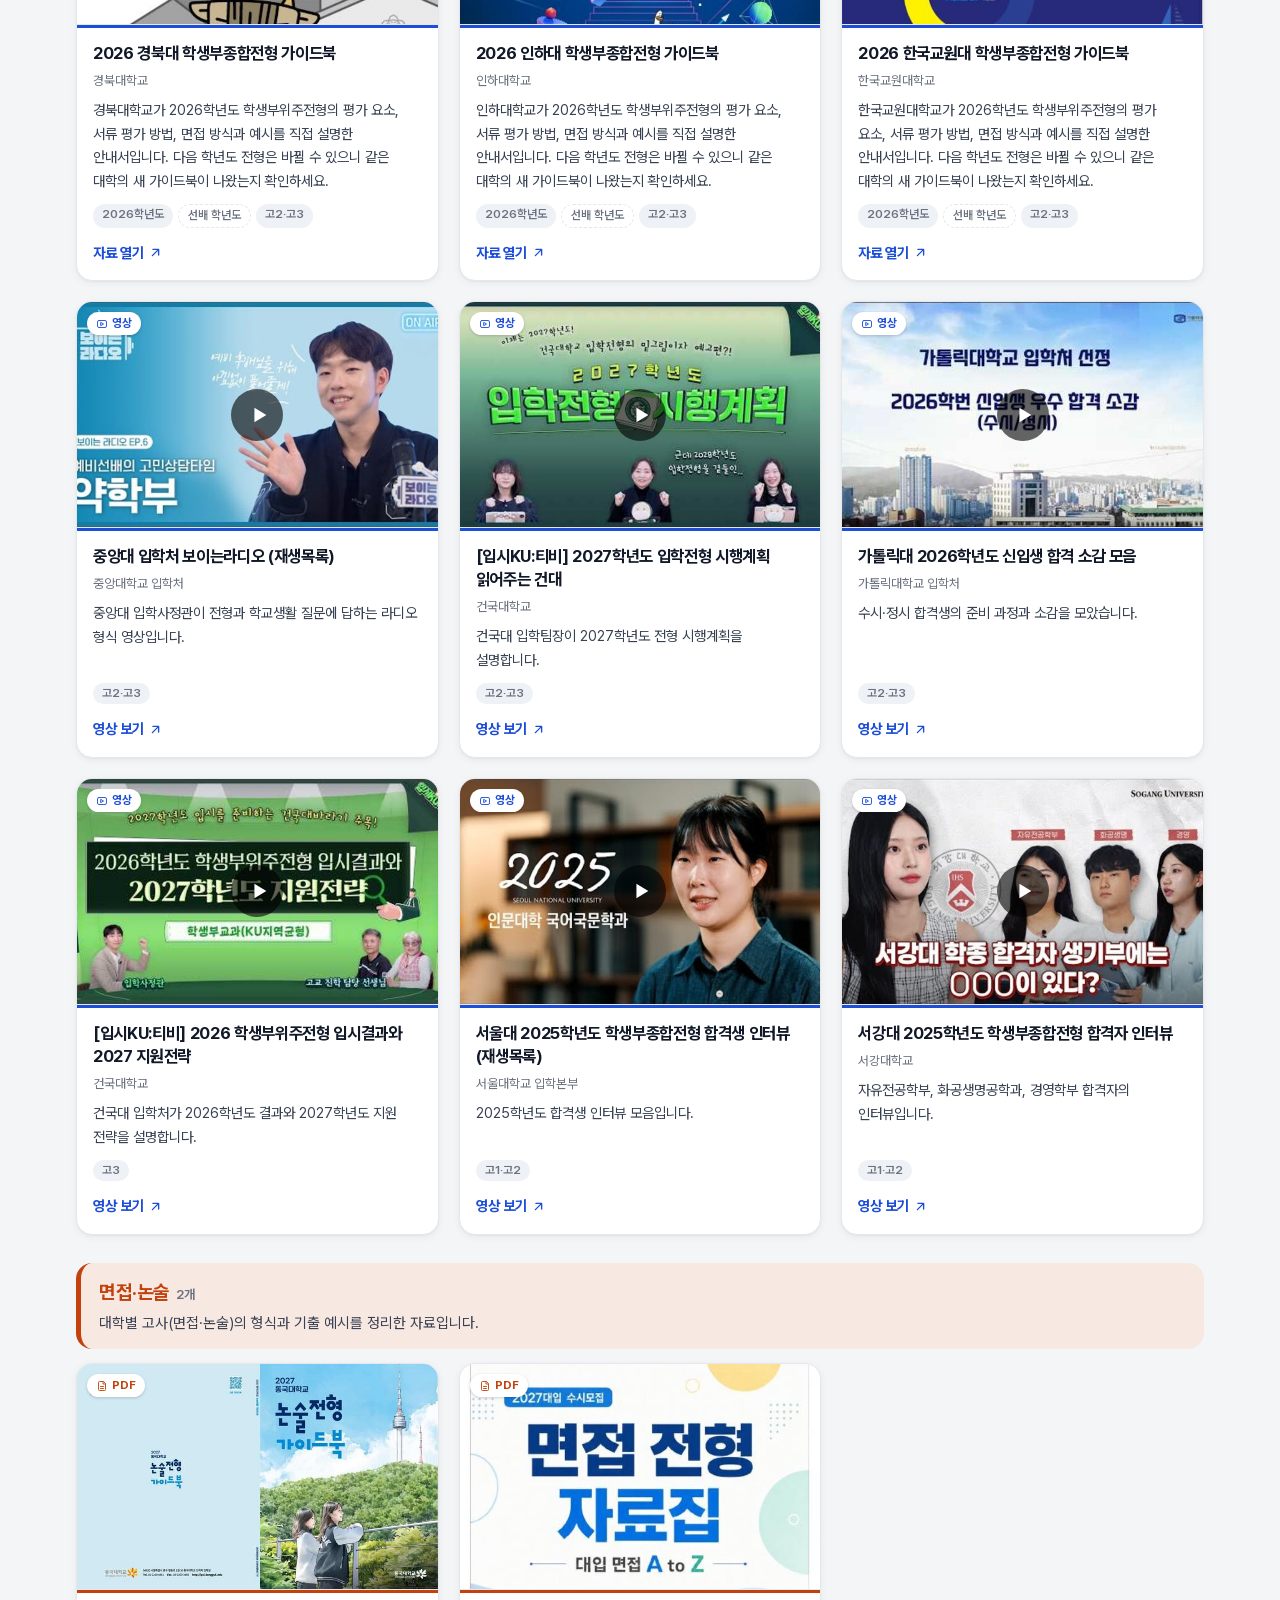
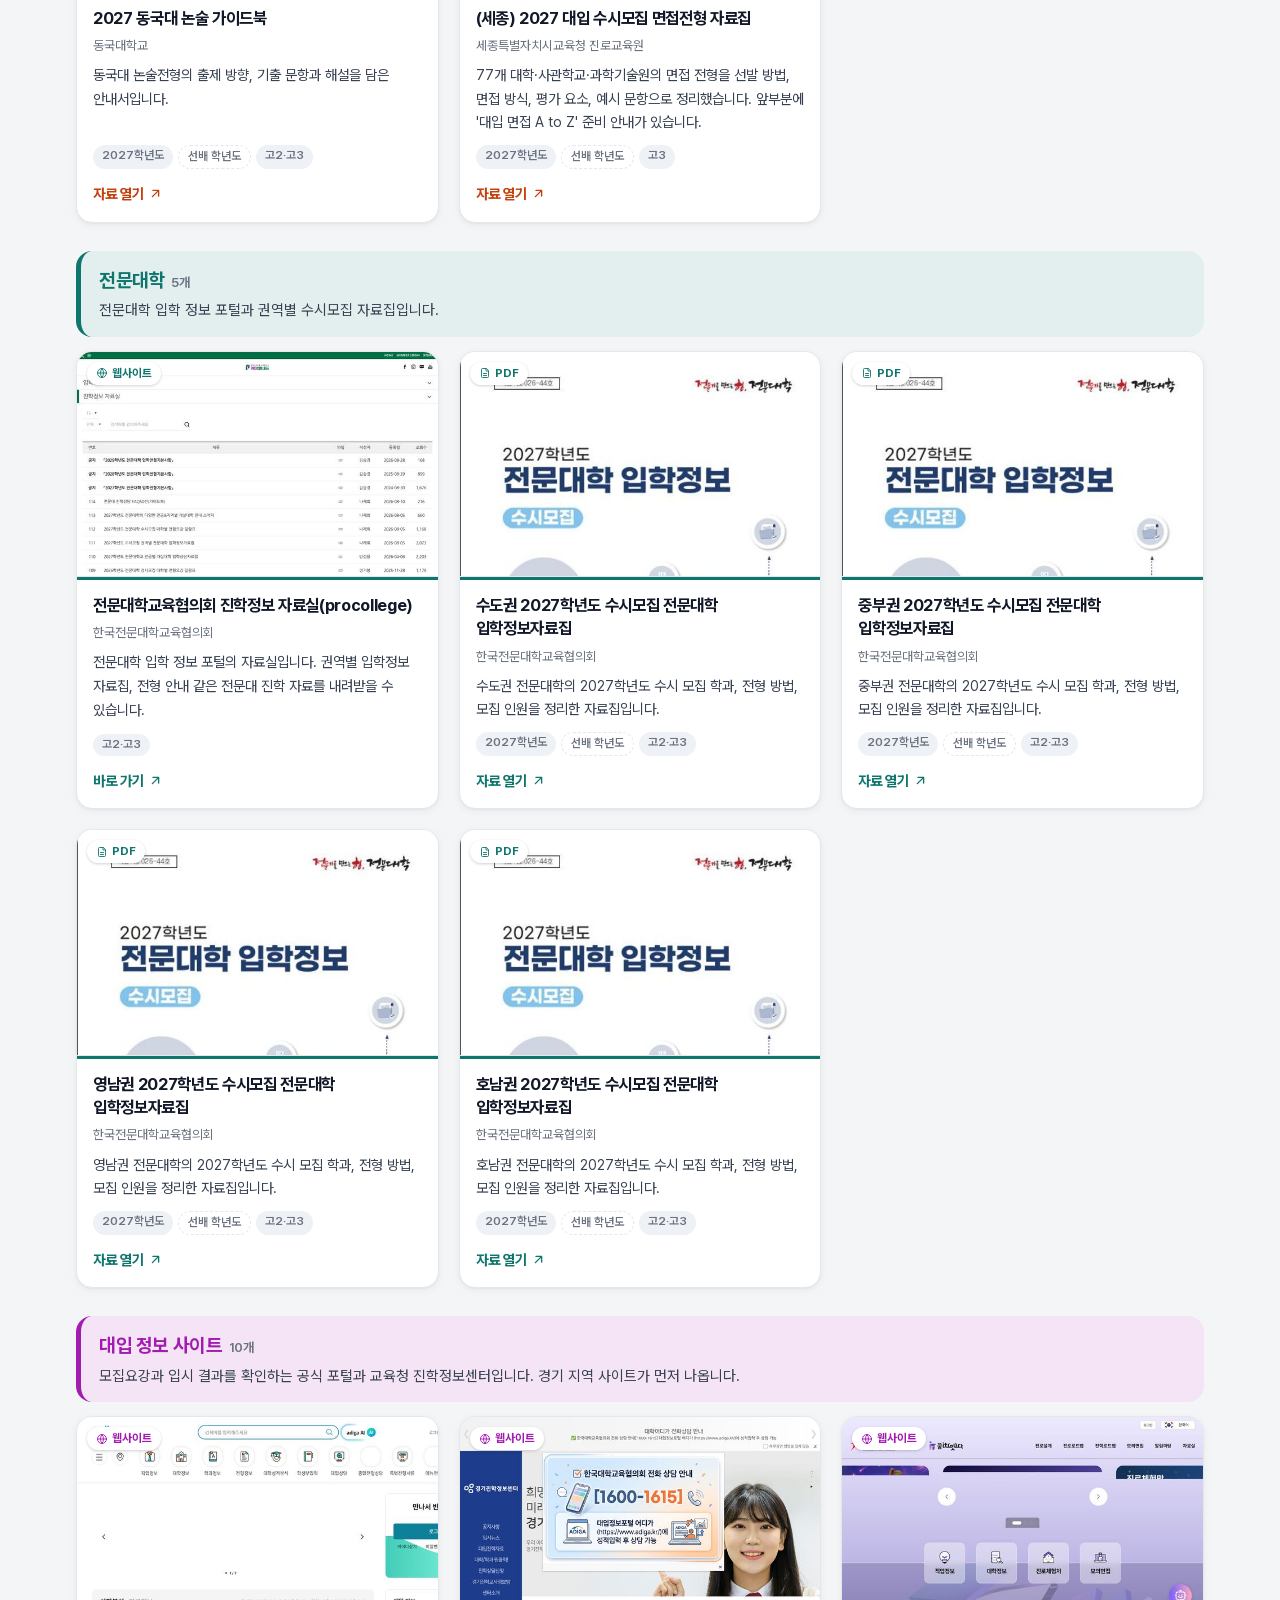
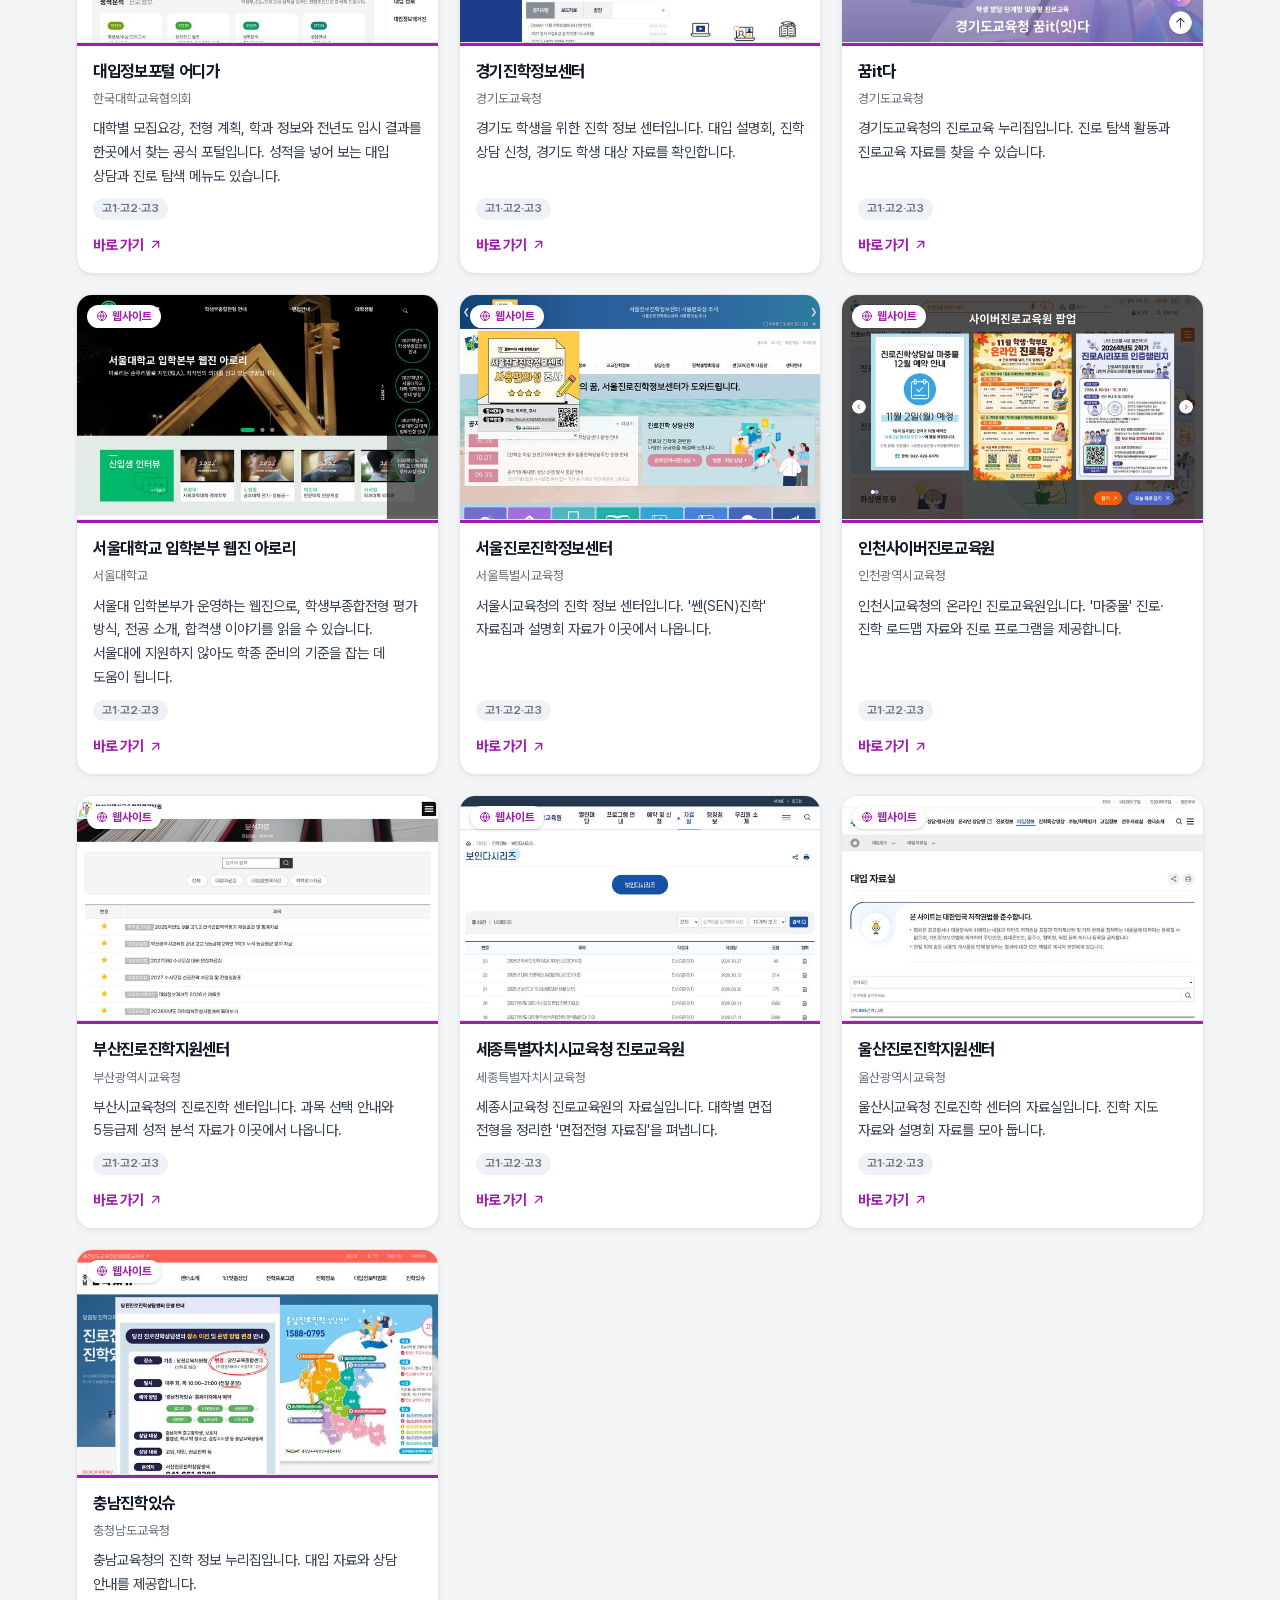
==== commit c1724247: "진로 영상 7편을 유튜브 주소로 바꾸고, 미리보기 그림이 없는 유튜브 영상은 대표 이미지를 바로 쓰기 Co-Authored-By: Claude Opus 5.5 <noreply@an" ====
--- a/jinhak/index.html
+++ b/jinhak/index.html
@@ -308,11 +308,24 @@
     return true;
   }
 
+  // 유튜브 영상 주소 → 영상 id (재생목록·채널은 null)
+  function ytId(url) {
+    try {
+      const u = new URL(url), host = u.hostname.replace(/^www\.|^m\./, '');
+      if (host === 'youtu.be') return u.pathname.slice(1).split('/')[0] || null;
+      if (host === 'youtube.com') return u.searchParams.get('v') || (u.pathname.match(/^\/(?:shorts|embed|live)\/([\w-]+)/) || [])[1] || null;
+    } catch {}
+    return null;
+  }
+
   function card(it) {
     const kind = it.kind || '웹사이트';
     const isVideo = kind === '영상';
-    // 미리보기 그림은 thumbs/<id>.jpg. 아직 없으면 그림이 지워지고 밑에 깔린 형태 아이콘이 보인다
-    const pic = `<span class="ph">${ICON[kind] || ICON['웹사이트']}</span><img src="thumbs/${esc(it.id)}.jpg" alt="" loading="lazy" decoding="async" onerror="this.remove()">`
+    // 미리보기 그림은 thumbs/<id>.jpg. 아직 없으면 유튜브 영상은 대표 이미지를 바로 쓰고,
+    // 그것도 없으면 그림이 지워지고 밑에 깔린 형태 아이콘이 보인다
+    const yt = ytId(it.url);
+    const alt = yt ? ` data-alt="https://i.ytimg.com/vi/${esc(yt)}/hqdefault.jpg"` : '';
+    const pic = `<span class="ph">${ICON[kind] || ICON['웹사이트']}</span><img src="thumbs/${esc(it.id)}.jpg" alt="" loading="lazy" decoding="async"${alt} onerror="if(this.dataset.alt){this.src=this.dataset.alt;this.dataset.alt=''}else this.remove()">`
       + (isVideo ? `<span class="play"><span>${PLAY}</span></span>` : '');
     const verb = isVideo ? '영상 보기' : kind === 'PDF' ? '자료 열기' : '바로 가기';
     const meta = [
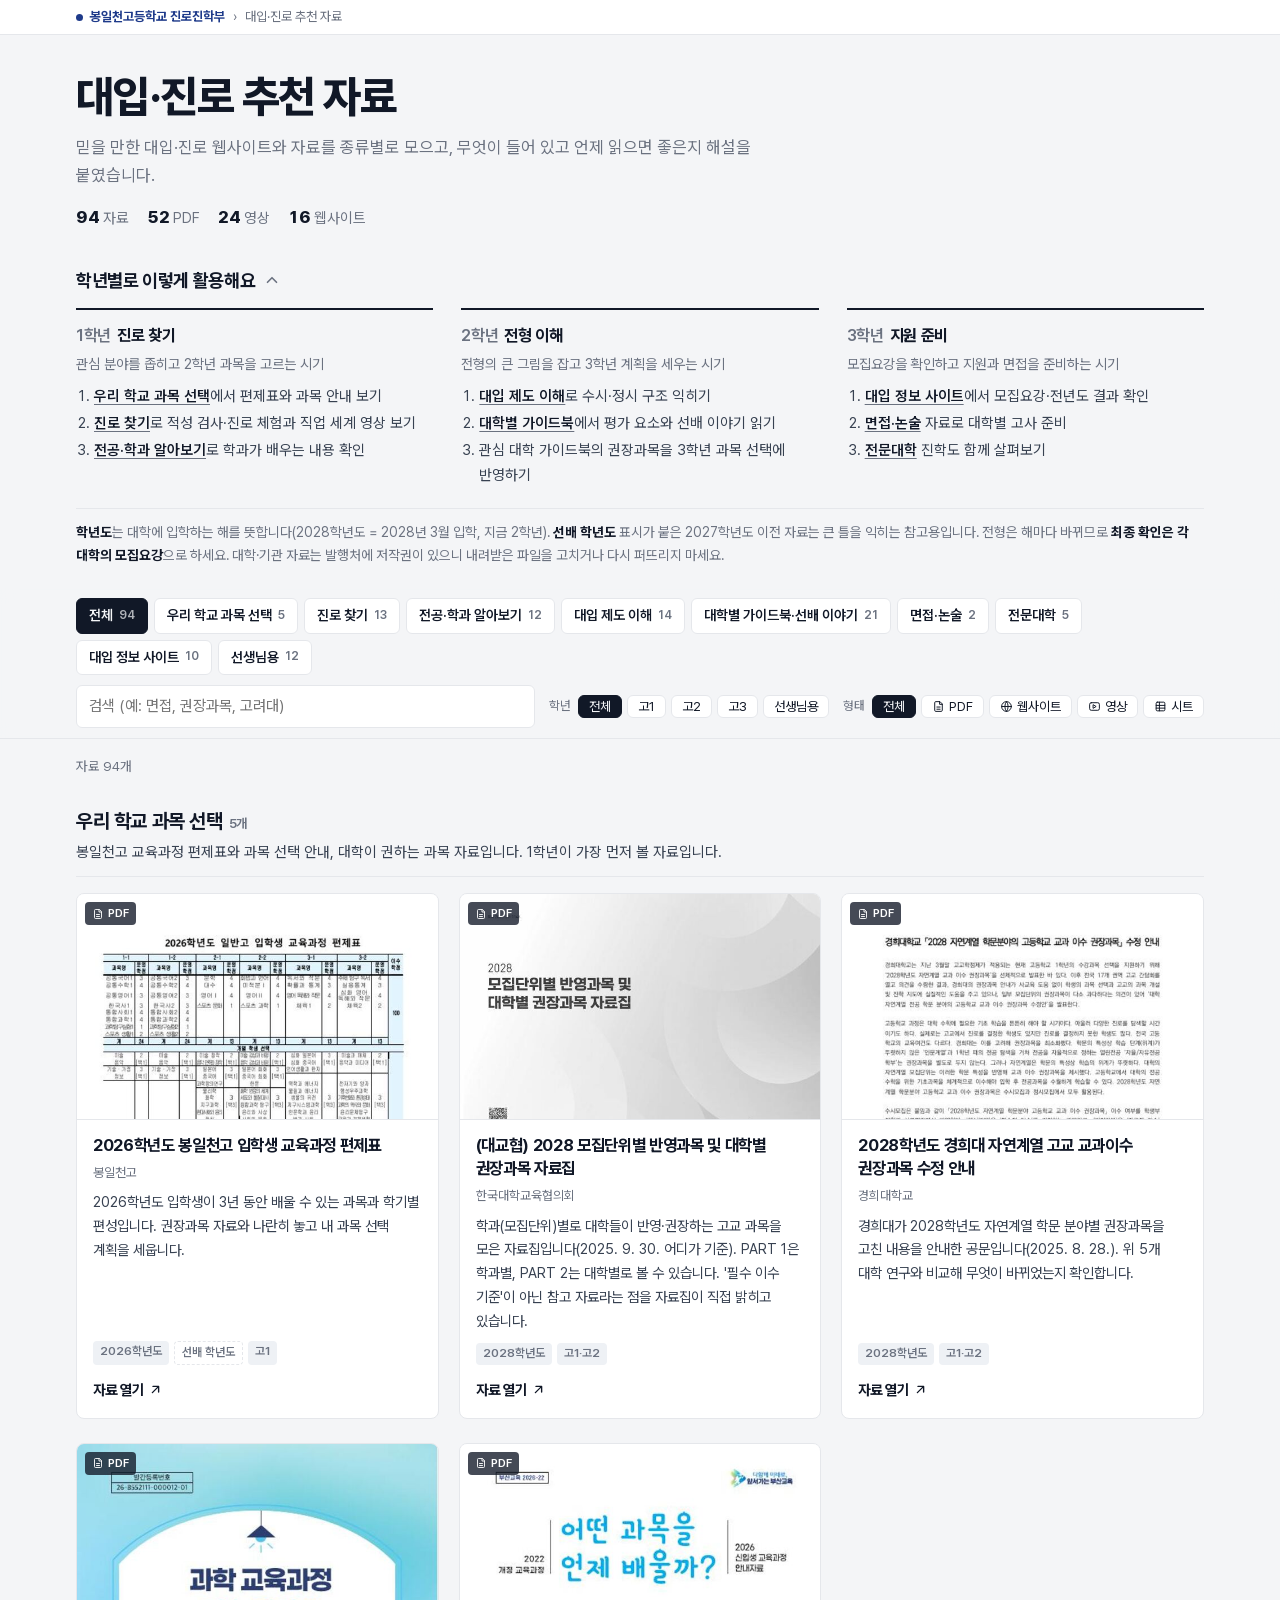
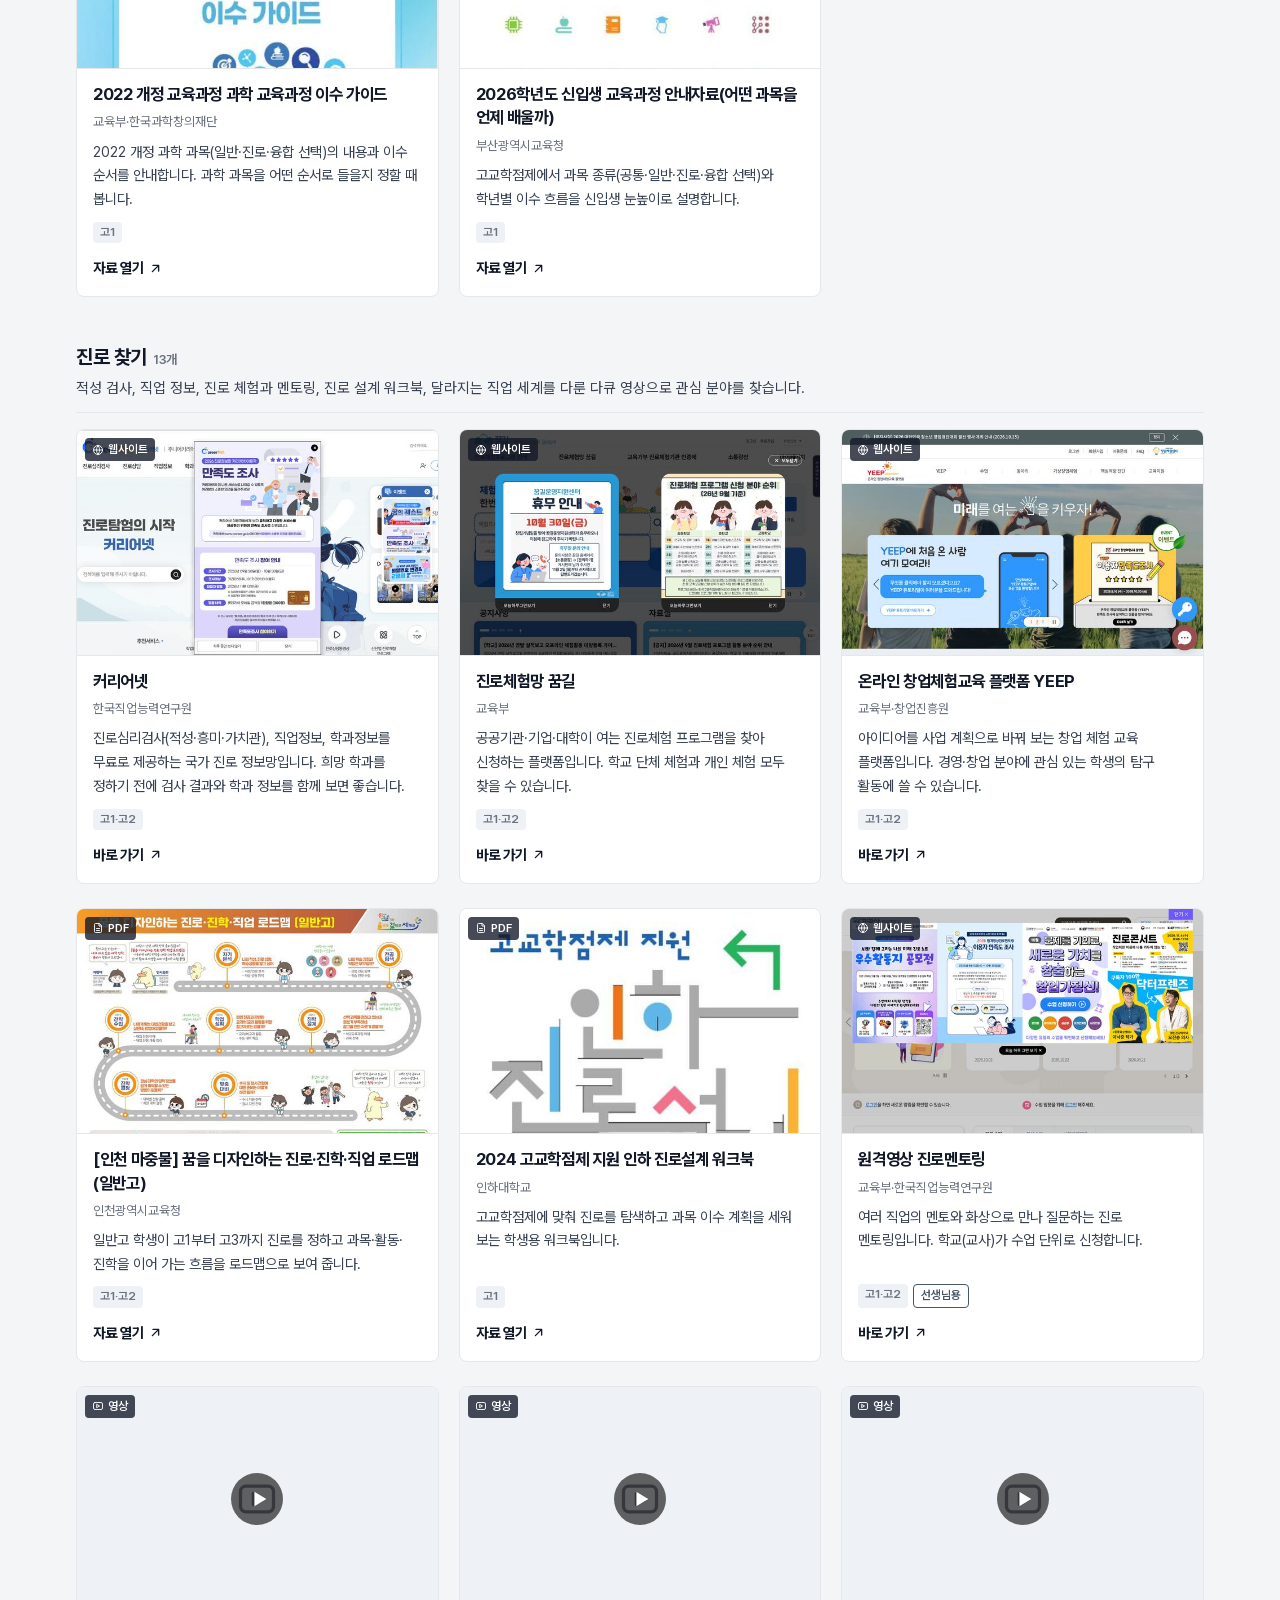
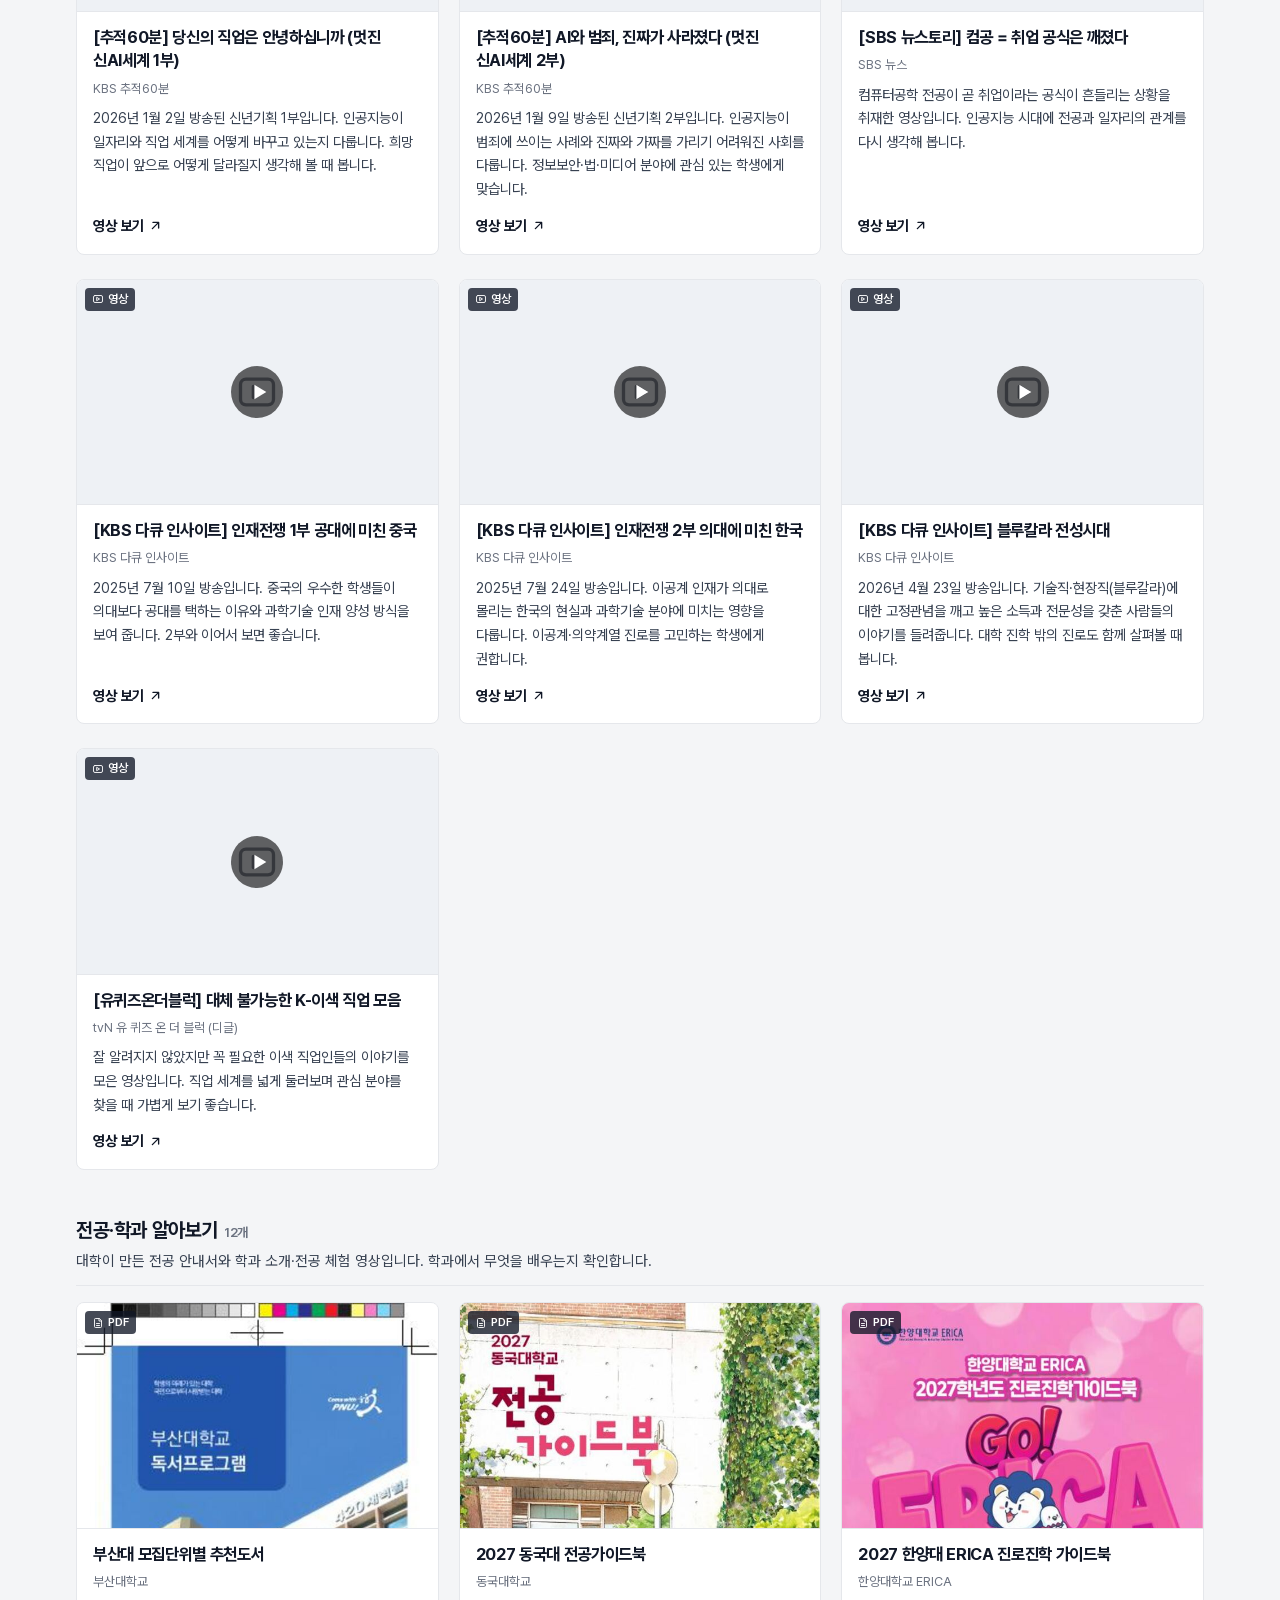
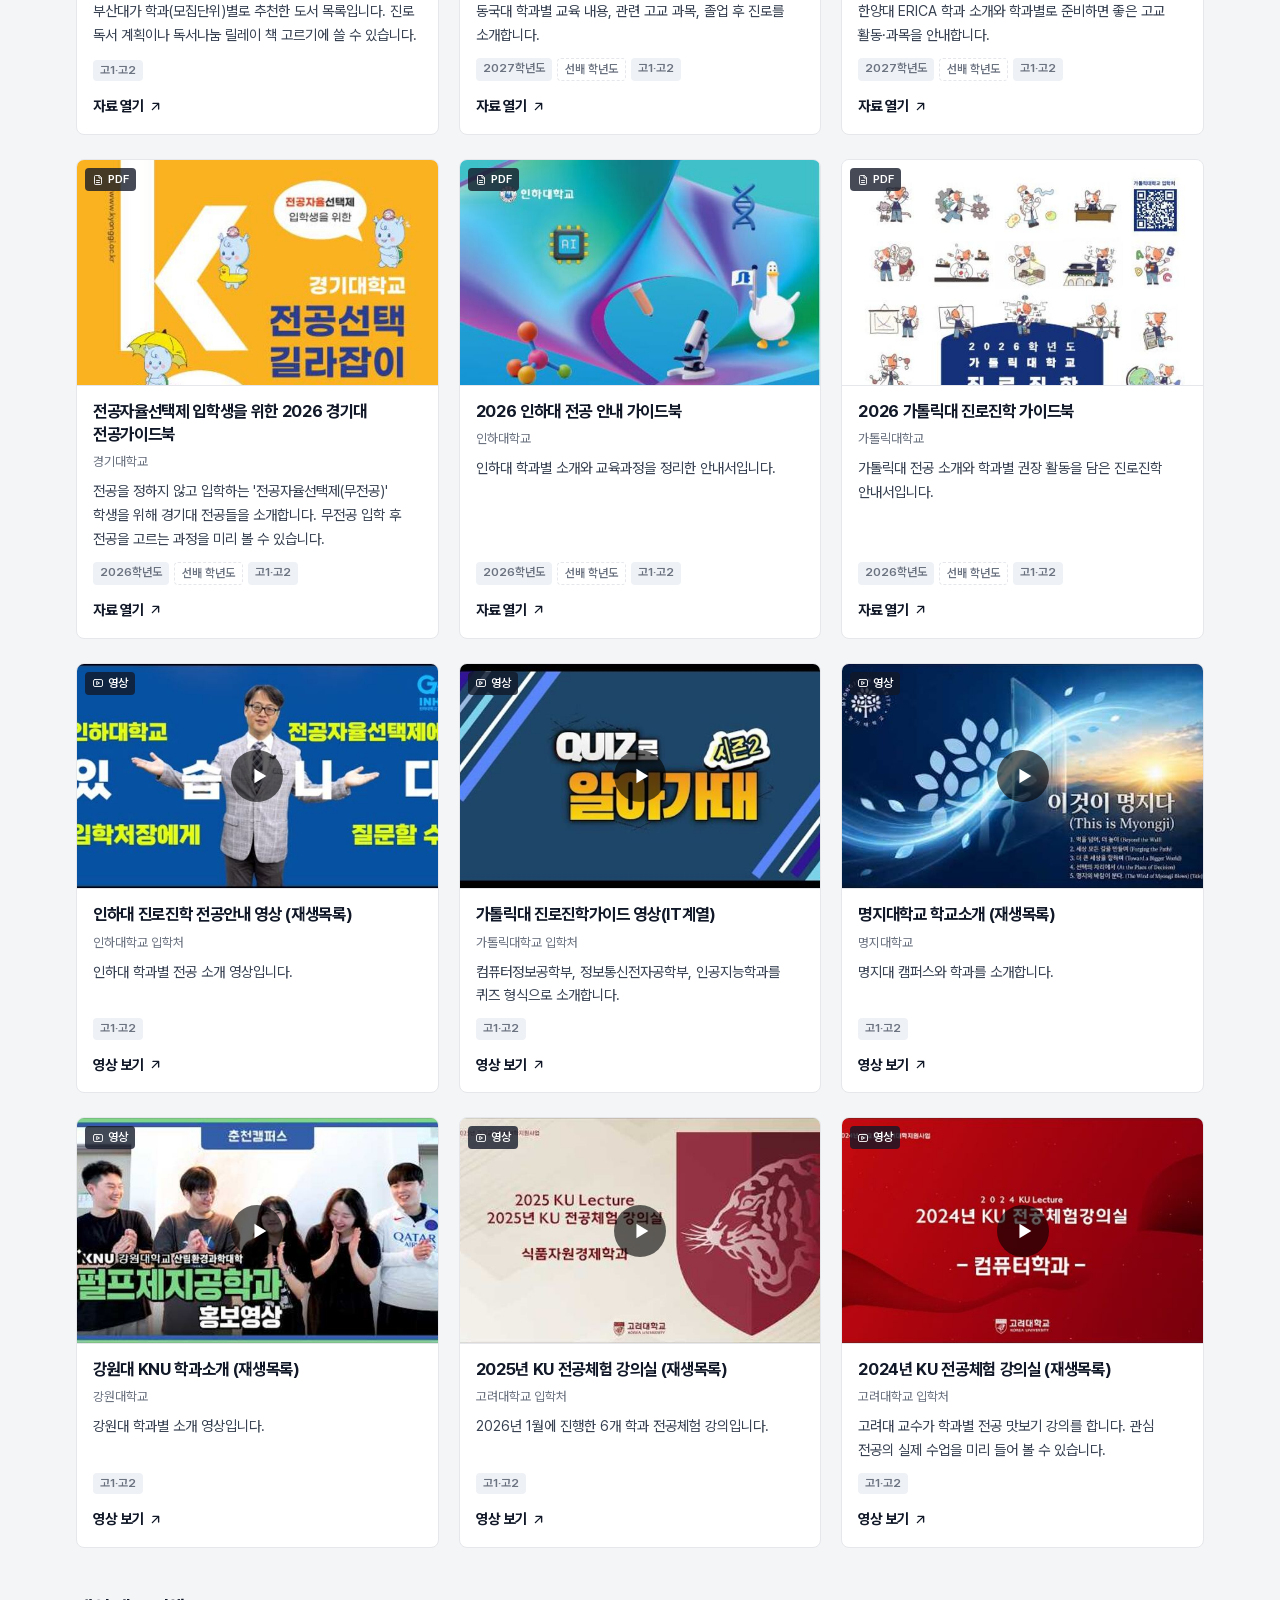
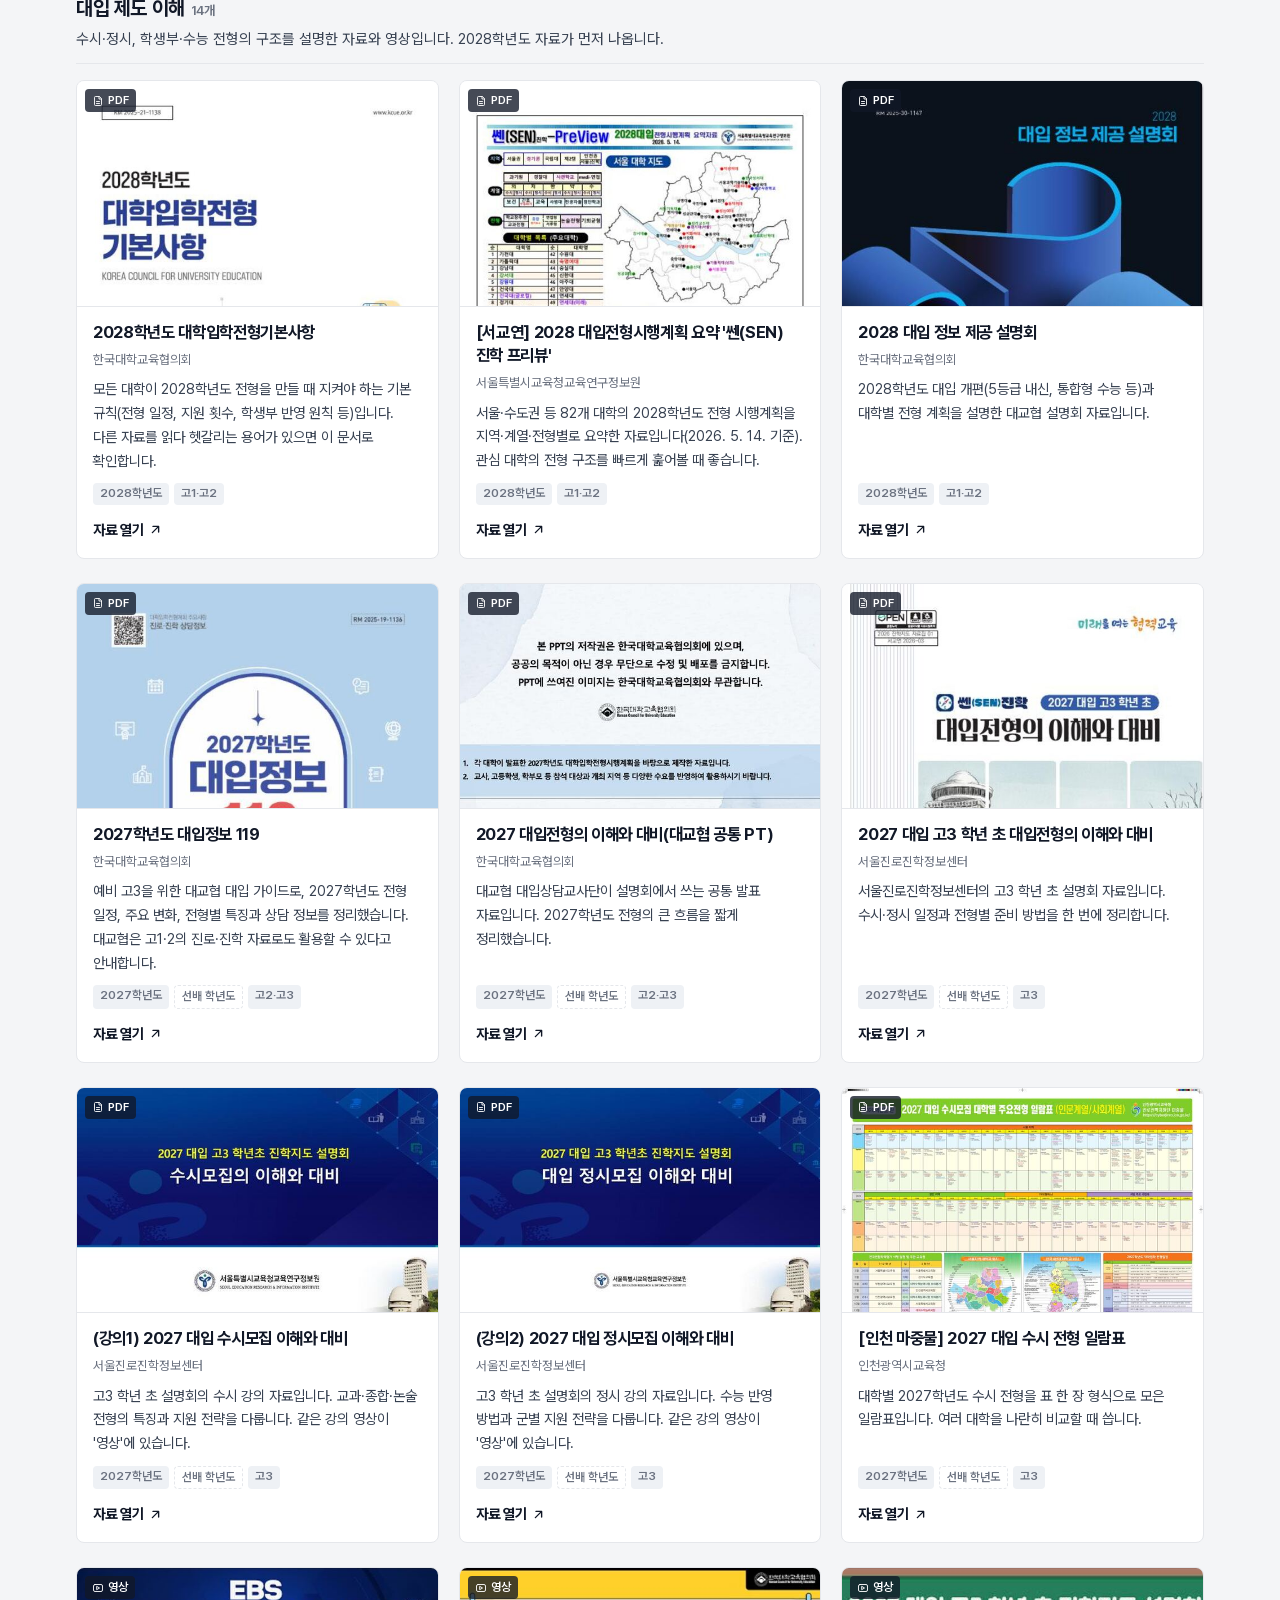
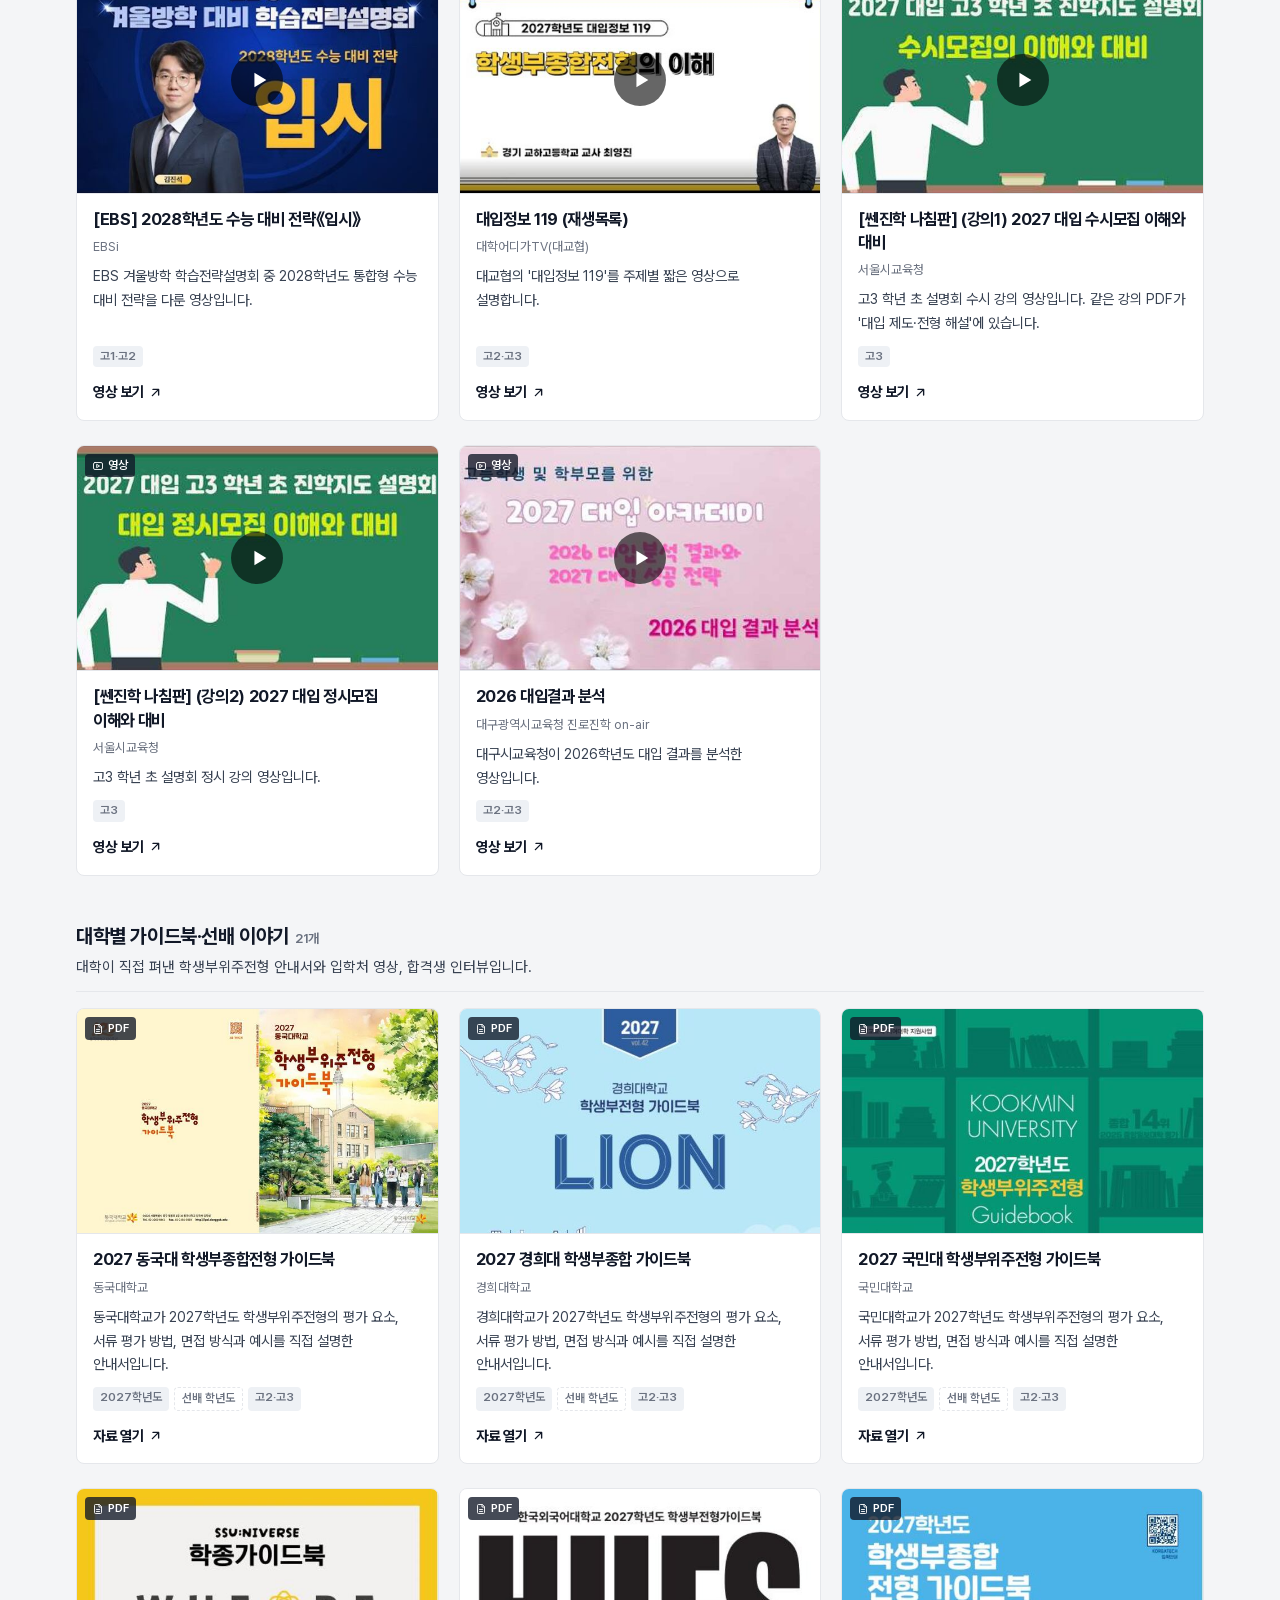
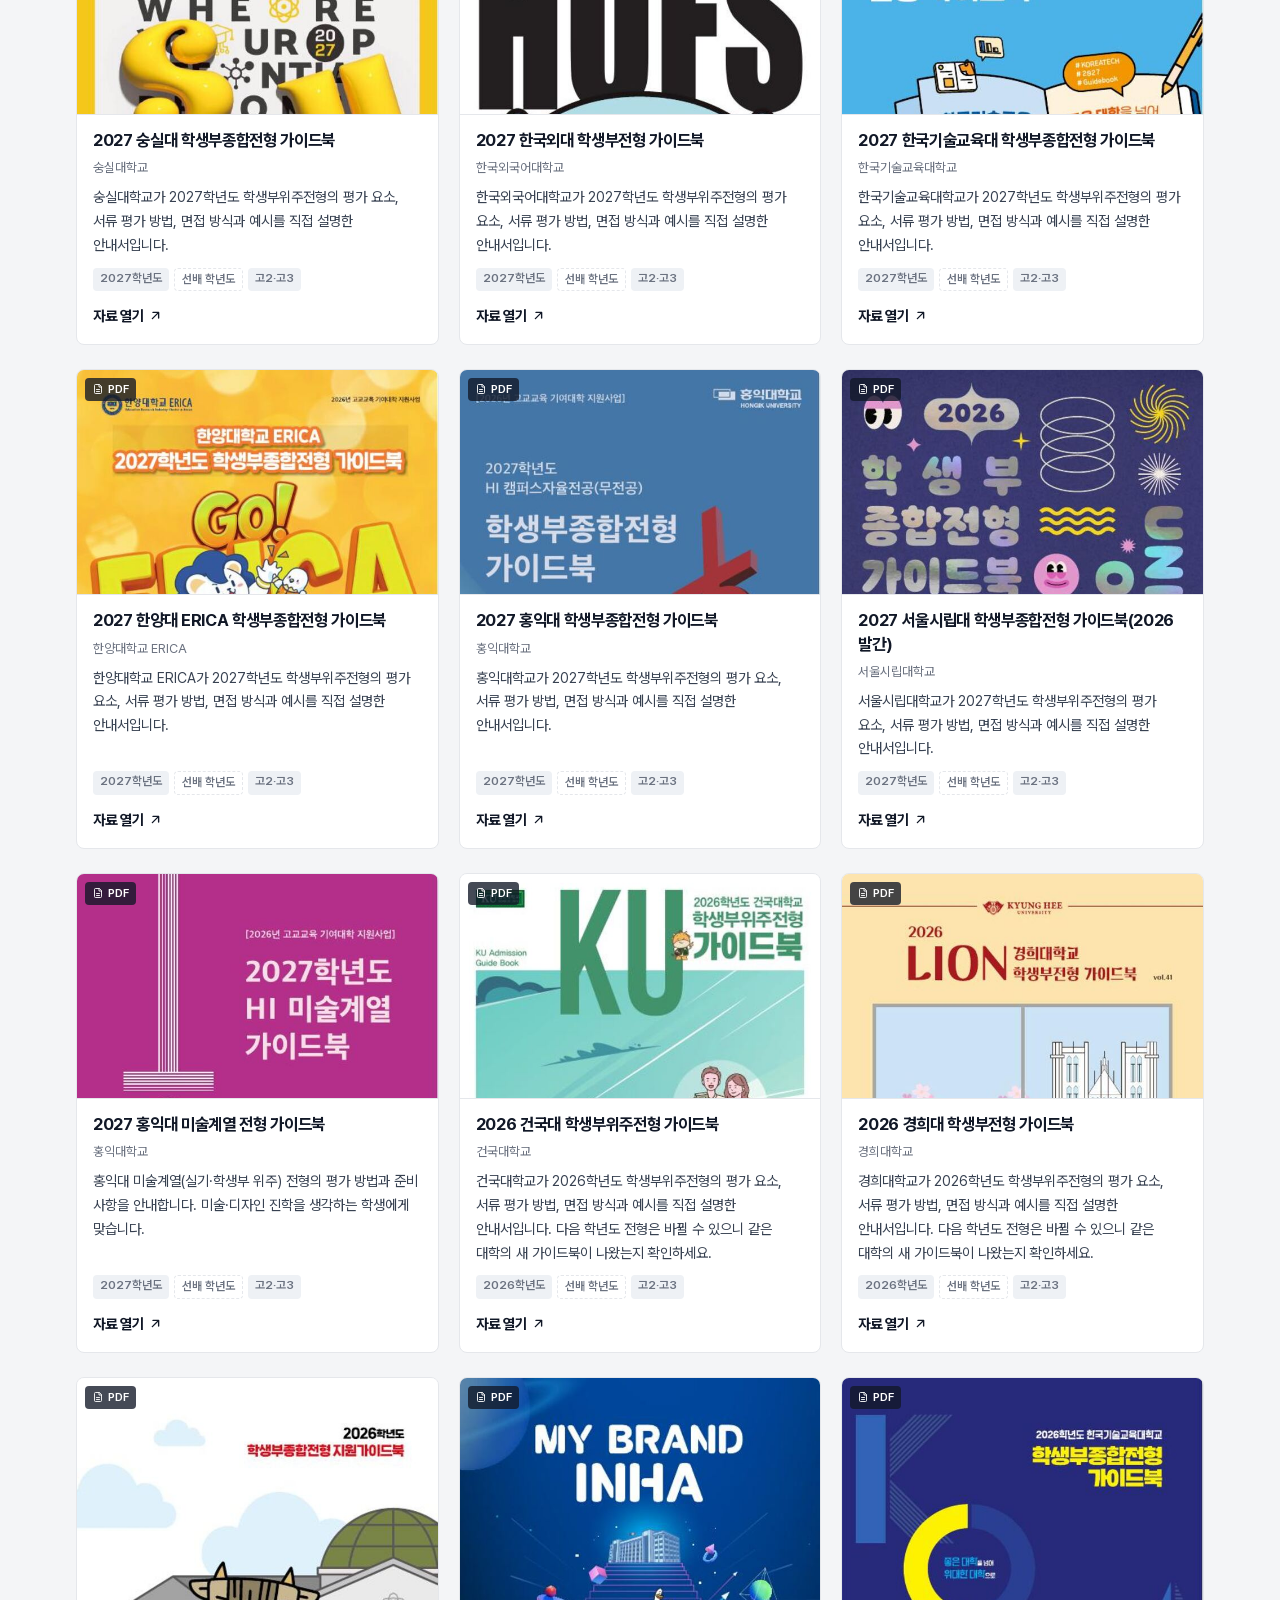
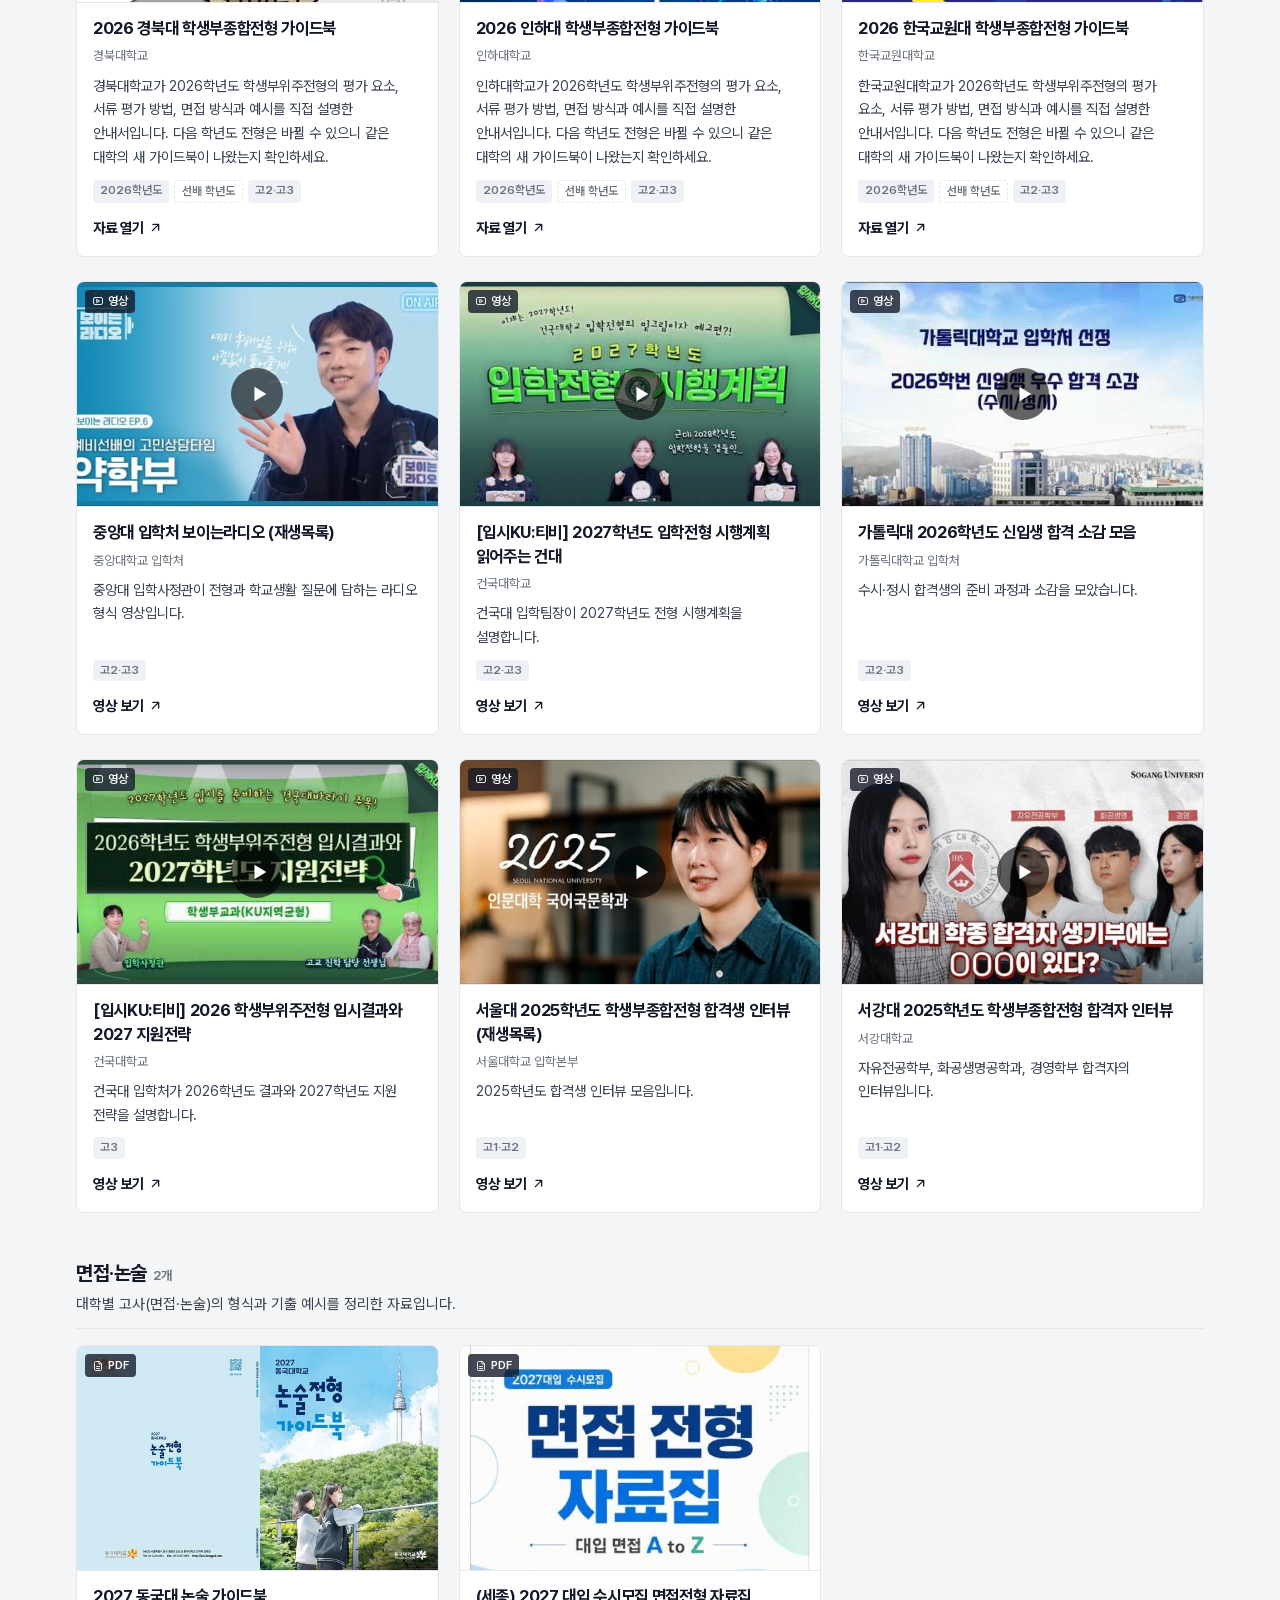
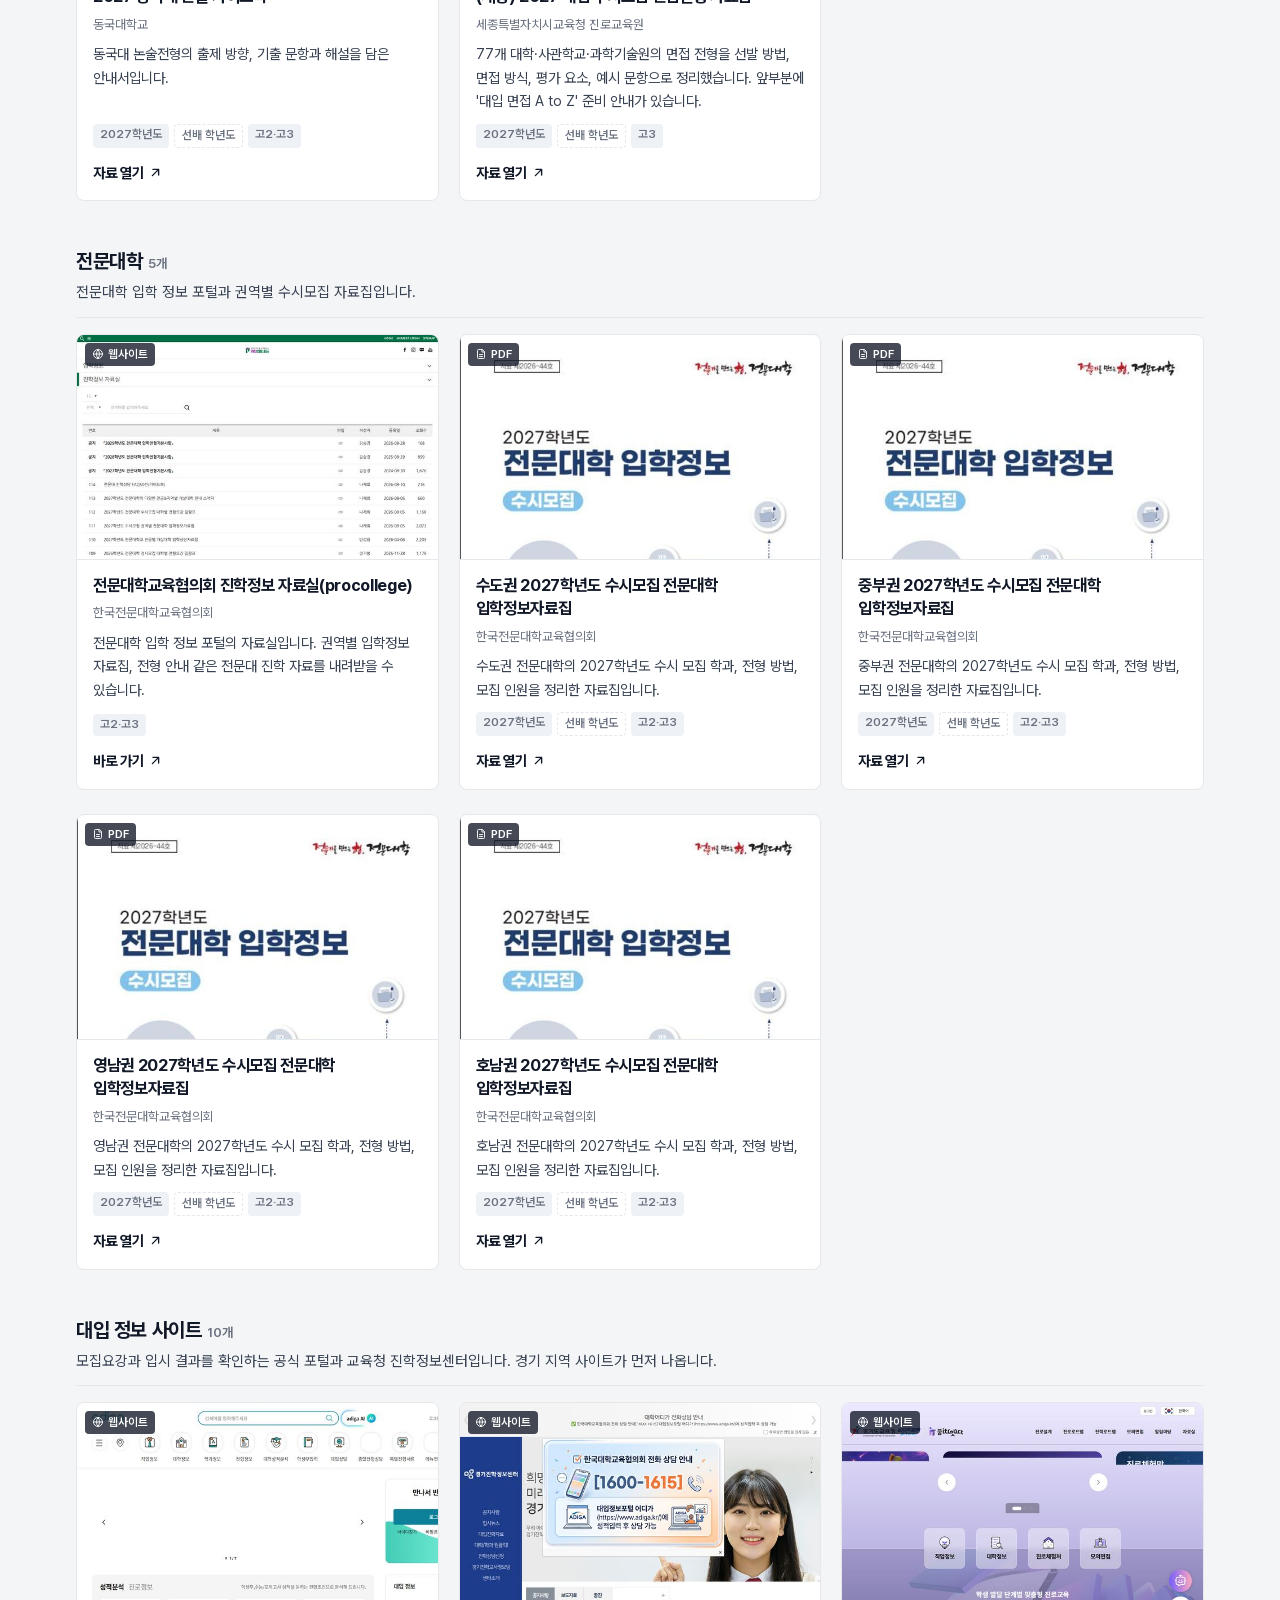
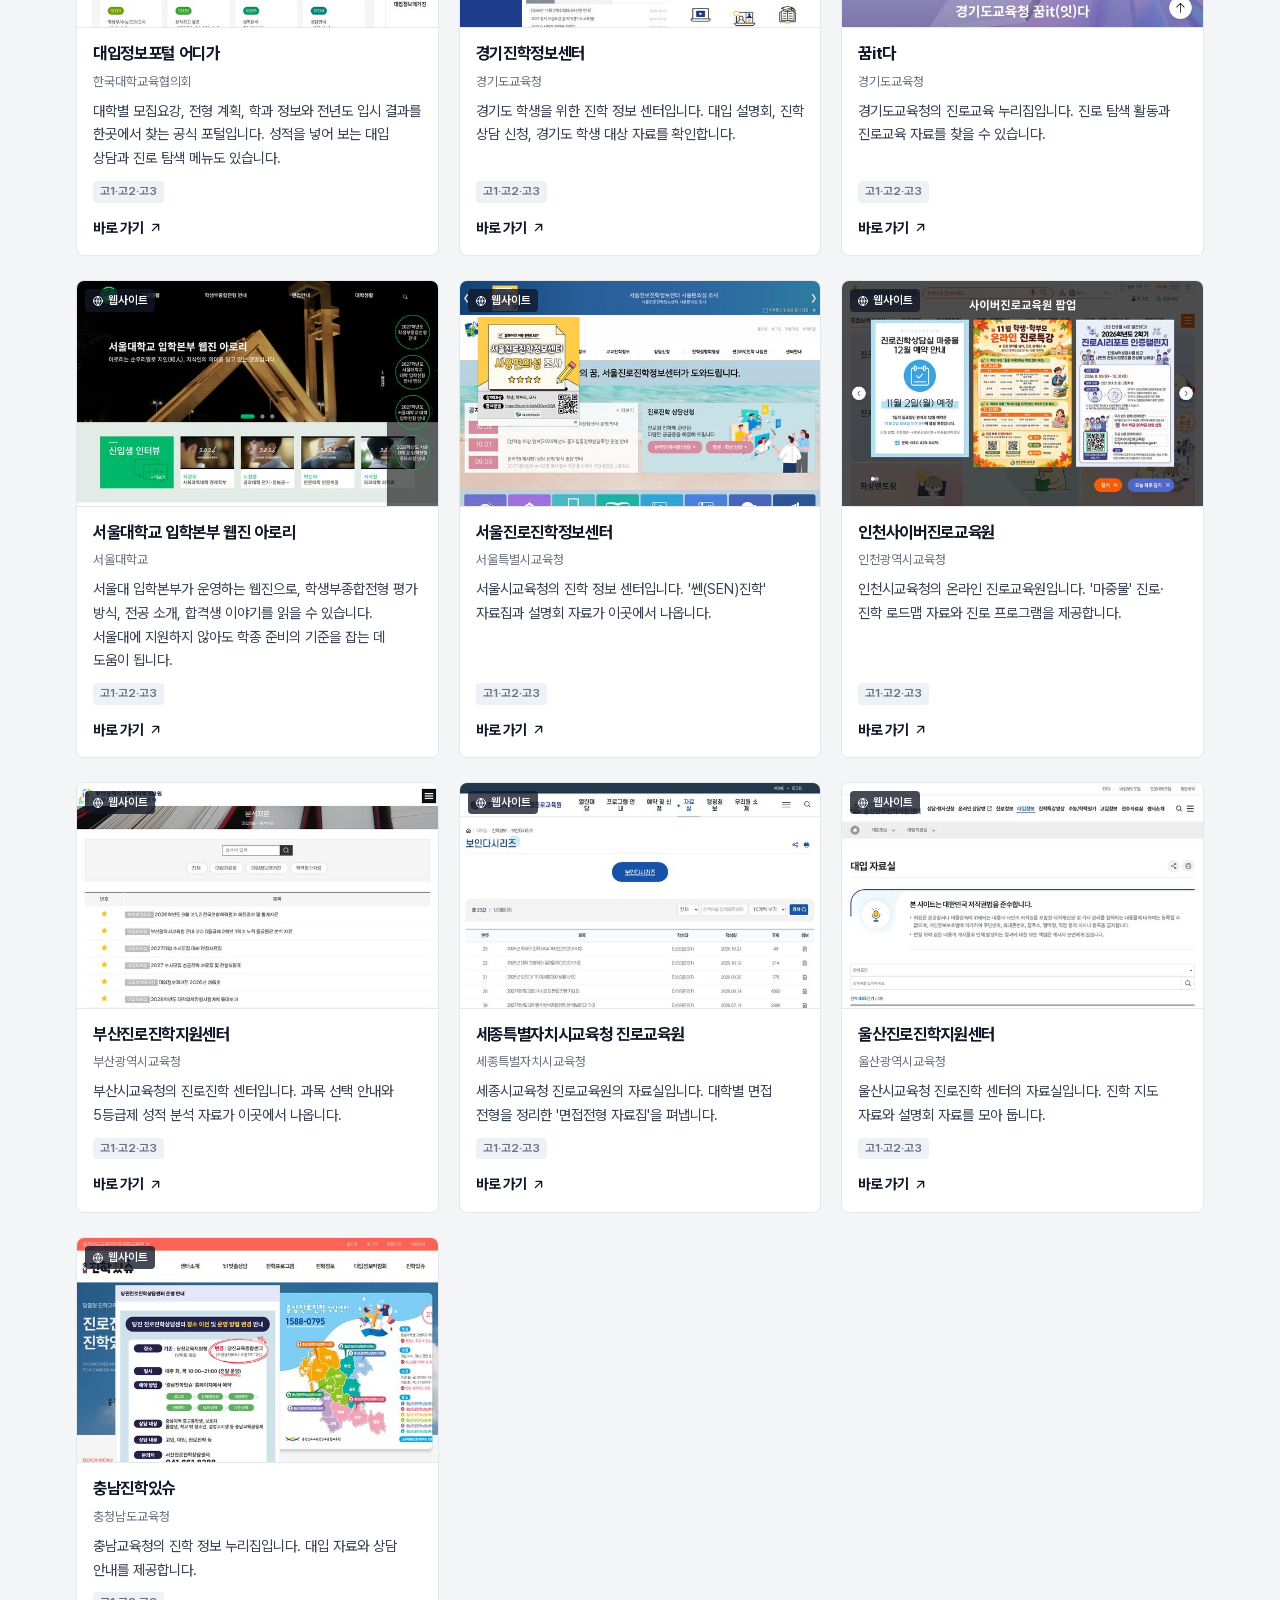
==== commit 420a90f7: "진학 자료 페이지 꾸밈 덜어내기 분류 머리의 색 띠·바탕, 카드 위 색 줄·그림자·떠오르는 효과, 형태 표시 그림자, 번호 동그라미, 색 점선 링크, 둥근 알약 탭을 걷어내고 선과" ====
--- a/jinhak/index.html
+++ b/jinhak/index.html
@@ -5,15 +5,20 @@
 <meta name="viewport" content="width=device-width, initial-scale=1">
 <title>대입·진로 추천 자료</title>
 <meta name="description" content="봉일천고 진로진학부가 고른 대입·진로 웹사이트와 자료를 종류별로 모으고, 무엇을 담았는지와 언제 읽으면 좋은지 해설을 붙였습니다.">
-<link rel="icon" href="/favicon.svg?v=1" type="image/svg+xml">
-<link rel="icon" href="/favicon-32.png?v=1" sizes="32x32" type="image/png">
-<link rel="apple-touch-icon" href="/apple-touch-icon.png?v=1">
+<link rel="icon" href="/favicon.svg?v=2" type="image/svg+xml">
+<link rel="icon" href="/favicon-32.png?v=2" sizes="32x32" type="image/png">
+<link rel="apple-touch-icon" href="/apple-touch-icon.png?v=2">
 <link rel="canonical" href="https://2023swhs3rd-a11y.github.io/jinhak/">
 <meta property="og:type" content="website">
 <meta property="og:title" content="봉일천고 대입·진로 추천 자료">
 <meta property="og:description" content="대입 포털, 전형 해설, 대학 가이드북, 과목 선택 자료, 영상까지 종류별로 모으고 해설을 붙였습니다.">
 <meta property="og:url" content="https://2023swhs3rd-a11y.github.io/jinhak/">
+<meta property="og:site_name" content="봉일천고 진로진학부">
+<meta property="og:locale" content="ko_KR">
 <meta property="og:image" content="https://2023swhs3rd-a11y.github.io/jinhak/og.png?v=4">
+<meta property="og:image:width" content="1200">
+<meta property="og:image:height" content="630">
+<meta name="twitter:card" content="summary_large_image">
 <link rel="stylesheet" href="/assets/site.css?v=1">
 <style>
   :root {
@@ -35,12 +40,10 @@
   h1, h2, h3 { color: var(--text); }
   .wrap { max-width: 1160px; margin: 0 auto; padding: 0 16px; }
   a { color: var(--accent); }
-  .tint { background: color-mix(in srgb, var(--c) 12%, var(--card)); }
 
   /* 머리 */
   .stats { display: flex; flex-wrap: wrap; gap: 6px 18px; margin: 14px 0 0; padding: 0; list-style: none; font-size: .92rem; color: var(--muted); }
   .stats b { color: var(--text); font-weight: 800; font-size: 1.05rem; font-variant-numeric: tabular-nums; margin-right: 3px; }
-  .stats li:first-child b { color: var(--accent); }
 
   /* 학년별 안내 */
   .guide { margin: 26px 0 6px; }
@@ -50,17 +53,19 @@
   .guide summary .chev { width: 18px; height: 18px; color: var(--muted); transition: transform .18s ease; }
   .guide[open] summary .chev { transform: rotate(180deg); }
   .guide summary:focus-visible { outline: 2px solid var(--accent); outline-offset: 3px; border-radius: 6px; }
-  .steps { display: grid; gap: 16px; grid-template-columns: repeat(3, minmax(0, 1fr)); }
-  @media (max-width: 820px) { .steps { grid-template-columns: minmax(0, 1fr); gap: 12px; } }
-  .step { background: var(--card); border: 1px solid var(--line); border-radius: var(--radius); padding: 16px 18px; box-shadow: var(--shadow); }
-  .step .yr { display: inline-flex; align-items: center; gap: 8px; font-weight: 800; font-size: 1.02rem; color: var(--text); letter-spacing: -0.02em; }
-  .step .yr i { font-style: normal; display: inline-grid; place-items: center; width: 28px; height: 28px; border-radius: 50%; background: var(--text); color: var(--card); font-size: .85rem; }
+  .steps { display: grid; gap: 28px; grid-template-columns: repeat(3, minmax(0, 1fr)); }
+  @media (max-width: 820px) { .steps { grid-template-columns: minmax(0, 1fr); gap: 18px; } }
+  .step { border-top: 2px solid var(--text); padding: 12px 0 0; }
+  .step .yr { display: block; font-weight: 700; font-size: 1.02rem; color: var(--text); letter-spacing: -0.02em; }
+  .step .yr i { font-style: normal; color: var(--muted); font-weight: 600; margin-right: 6px; }
+  .step .yr i::after { content: "학년"; }
   .step .goal { margin: 4px 0 8px; color: var(--muted); font-size: .88rem; }
   .step ol { margin: 0; padding-left: 18px; font-size: .92rem; }
   .step li { margin: 3px 0; }
-  .catlink { all: unset; cursor: pointer; font-weight: 700; color: var(--c); border-bottom: 1px dashed currentColor; }
-  .catlink:focus-visible { outline: 2px solid var(--c); outline-offset: 2px; }
-  .note { margin: 14px 0 0; font-size: .86rem; color: var(--muted); background: var(--soft); border-radius: 12px; padding: 12px 16px; }
+  .catlink { all: unset; cursor: pointer; font-weight: 600; color: var(--text); text-decoration: underline; text-decoration-color: var(--muted); text-underline-offset: 3px; }
+  .catlink:hover { text-decoration-color: currentColor; }
+  .catlink:focus-visible { outline: 2px solid var(--accent); outline-offset: 2px; }
+  .note { margin: 18px 0 0; font-size: .86rem; color: var(--muted); border-top: 1px solid var(--line); padding: 12px 0 0; }
   .note b { color: var(--text); }
 
   /* 탭·필터 */
@@ -69,21 +74,21 @@
   .tab {
     all: unset; cursor: pointer; display: inline-flex; align-items: center; gap: 6px; white-space: nowrap;
     padding: 5px 12px; font-size: .88rem; font-weight: 600; color: var(--text);
-    border: 1px solid var(--line); border-radius: 999px; background: var(--card);
-  }
-  .tab .dot { width: 9px; height: 9px; border-radius: 50%; background: var(--c); }
+    border: 1px solid var(--line); border-radius: 6px; background: var(--card);
+  }
   .tab small { font-weight: 600; font-size: .75rem; color: var(--muted); }
-  .tab:hover { color: var(--text); background: color-mix(in srgb, var(--c) 8%, transparent); }
-  .tab[aria-selected="true"] { color: var(--c); border-color: var(--c); background: color-mix(in srgb, var(--c) 14%, var(--card)); box-shadow: inset 0 0 0 1px var(--c); }
-  .tab:focus-visible { outline: 2px solid var(--c); outline-offset: 2px; }
+  .tab:hover { border-color: var(--muted); }
+  .tab[aria-selected="true"] { color: var(--bg); border-color: var(--text); background: var(--text); }
+  .tab[aria-selected="true"] small { color: inherit; opacity: .7; }
+  .tab:focus-visible { outline: 2px solid var(--accent); outline-offset: 2px; }
   .filters { display: flex; gap: 10px 14px; flex-wrap: wrap; align-items: center; padding: 10px 0; }
-  .search { flex: 1 1 240px; min-width: 0; padding: 8px 12px; font: inherit; font-size: .95rem; border: 1px solid var(--line); border-radius: 10px; background: var(--card); color: var(--text); }
+  .search { flex: 1 1 240px; min-width: 0; padding: 8px 12px; font: inherit; font-size: .95rem; border: 1px solid var(--line); border-radius: 6px; background: var(--card); color: var(--text); }
   .search:focus { outline: 2px solid var(--accent); border-color: transparent; }
   .opts { display: flex; gap: 10px 14px; flex-wrap: wrap; align-items: center; }
   .group { display: flex; gap: 5px; flex-wrap: wrap; align-items: center; }
   .group .lbl { font-size: .78rem; color: var(--muted); margin-right: 2px; flex: none; white-space: nowrap; }
   .chip {
-    border: 1px solid var(--line); background: var(--card); color: var(--text); border-radius: 999px;
+    border: 1px solid var(--line); background: var(--card); color: var(--text); border-radius: 6px;
     padding: 3px 10px; font-size: .82rem; cursor: pointer; font-family: inherit; display: inline-flex; align-items: center; gap: 4px; white-space: nowrap;
   }
   .chip svg { width: 13px; height: 13px; }
@@ -105,42 +110,41 @@
   /* 목록 */
   .count { margin: 16px 0 0; font-size: .85rem; color: var(--muted); }
   section.cat { margin-top: 28px; }
-  .cathead { display: flex; gap: 14px; align-items: flex-start; border-radius: var(--radius); padding: 14px 18px; margin-bottom: 14px; border-left: 5px solid var(--c); }
-  .cathead h2 { margin: 0; font-size: 1.2rem; font-weight: 700; letter-spacing: -0.02em; color: var(--c); }
+  section.cat + section.cat { margin-top: 44px; }
+  .cathead { padding: 0 0 12px; margin-bottom: 16px; border-bottom: 1px solid var(--line); }
+  .cathead h2 { margin: 0; font-size: 1.25rem; font-weight: 700; letter-spacing: -0.02em; color: var(--text); }
   .cathead h2 small { font-size: .82rem; color: var(--muted); font-weight: 600; margin-left: 6px; }
   .cathead p { margin: 2px 0 0; color: var(--body); font-size: .92rem; }
-  .grid { display: grid; gap: 20px; grid-template-columns: repeat(auto-fill, minmax(min(100%, 290px), 1fr)); }
+  .grid { display: grid; gap: 24px 20px; grid-template-columns: repeat(auto-fill, minmax(min(100%, 290px), 1fr)); }
   .item {
     display: flex; flex-direction: column; background: var(--card); border: 1px solid var(--line);
-    border-radius: var(--radius); overflow: hidden; box-shadow: var(--shadow); min-width: 0;
-    transition: transform .18s ease, box-shadow .18s ease, border-color .18s ease;
-  }
-  .item:hover { transform: translateY(-3px); box-shadow: var(--shadow-hover); border-color: color-mix(in srgb, var(--c) 45%, var(--line)); }
-  .thumb { position: relative; display: block; aspect-ratio: 16 / 10; overflow: hidden; border-bottom: 1px solid var(--line); }
+    border-radius: 8px; overflow: hidden; min-width: 0; transition: border-color .15s ease;
+  }
+  .item:hover { border-color: var(--muted); }
+  .thumb { position: relative; display: block; aspect-ratio: 16 / 10; overflow: hidden; border-bottom: 1px solid var(--line); background: var(--soft); }
   .thumb img { position: relative; width: 100%; height: 100%; object-fit: cover; object-position: top; display: block; } /* 아래 기본 그림(.ph)을 덮는다 */
   .thumb.video img { object-position: center; }
-  .thumb .ph { position: absolute; inset: 0; display: grid; place-items: center; color: var(--c); }
+  .thumb .ph { position: absolute; inset: 0; display: grid; place-items: center; color: var(--muted); }
   .thumb .ph svg { width: 44px; height: 44px; opacity: .8; }
   .thumb .play { position: absolute; inset: 0; display: grid; place-items: center; }
   .thumb .play span { width: 52px; height: 52px; border-radius: 50%; background: rgba(0,0,0,.6); display: grid; place-items: center; }
   .thumb .play svg { width: 22px; height: 22px; fill: #fff; margin-left: 3px; }
-  .kindtag { position: absolute; left: 10px; top: 10px; display: inline-flex; gap: 4px; align-items: center; font-size: .72rem; font-weight: 700; padding: 2px 9px; border-radius: 999px; background: var(--card); color: var(--c); box-shadow: 0 1px 3px rgba(0,0,0,.18); }
+  .kindtag { position: absolute; left: 8px; top: 8px; display: inline-flex; gap: 4px; align-items: center; font-size: .72rem; font-weight: 600; padding: 2px 7px; border-radius: 4px; background: rgba(17,24,39,.78); color: #fff; }
   .kindtag svg { width: 12px; height: 12px; }
-  .newtag { position: absolute; right: 10px; top: 10px; font-size: .72rem; font-weight: 800; padding: 2px 9px; border-radius: 999px; background: #dc2626; color: #fff; }
-  .ib { padding: 14px 16px 16px; display: flex; flex-direction: column; gap: 5px; flex: 1; border-top: 3px solid var(--c); }
+  .newtag { position: absolute; right: 10px; top: 10px; font-size: .72rem; font-weight: 800; padding: 2px 7px; border-radius: 4px; background: #dc2626; color: #fff; }
+  .ib { padding: 14px 16px 16px; display: flex; flex-direction: column; gap: 5px; flex: 1; }
   .item h3 { margin: 0; font-size: 1.04rem; font-weight: 700; line-height: 1.4; letter-spacing: -0.02em; }
   .item h3 a { color: inherit; text-decoration: none; }
-  .item h3 a:hover { color: var(--c); text-decoration: underline; }
+  .item h3 a:hover { text-decoration: underline; text-underline-offset: 3px; }
   .src { margin: 0; font-size: .8rem; color: var(--muted); }
   .item p.d { margin: 2px 0 0; font-size: .9rem; flex: 1; }
   .meta { display: flex; flex-wrap: wrap; gap: 5px; margin-top: 6px; font-size: .74rem; }
-  .badge { padding: 1px 9px; border-radius: 999px; background: var(--soft); color: var(--muted); font-weight: 600; }
+  .badge { padding: 1px 7px; border-radius: 4px; background: var(--soft); color: var(--muted); font-weight: 600; }
   .badge.old { background: transparent; border: 1px dashed var(--line); }
   .badge.t { background: transparent; border: 1px solid var(--c-teacher); color: var(--c-teacher); }
-  .open { display: inline-flex; align-items: center; gap: 4px; align-self: flex-start; margin-top: 8px; font-weight: 700; font-size: .9rem; text-decoration: none; color: var(--c); }
-  .open svg { width: 15px; height: 15px; transition: transform .18s ease; }
-  .open:hover { text-decoration: underline; }
-  .item:hover .open svg { transform: translate(2px, -2px); }
+  .open { display: inline-flex; align-items: center; gap: 4px; align-self: flex-start; margin-top: 8px; font-weight: 700; font-size: .9rem; text-decoration: none; color: var(--text); }
+  .open svg { width: 15px; height: 15px; }
+  .open:hover { text-decoration: underline; text-underline-offset: 3px; }
   .empty { text-align: center; color: var(--muted); padding: 48px 0; }
 </style>
 </head>
@@ -215,6 +219,8 @@
 (async () => {
   const $ = (s) => document.querySelector(s);
   const esc = (s) => String(s ?? '').replace(/[&<>"']/g, (c) => ({'&':'&amp;','<':'&lt;','>':'&gt;','"':'&quot;',"'":'&#39;'}[c]));
+  // 자료 링크는 https 주소만 연결한다(scripts/jinhak_data.py 검사와 같은 기준).
+  const href = (u) => (/^https:\/\//i.test(String(u ?? '')) ? esc(u) : '#');
   const svg = (d) => `<svg viewBox="0 0 24 24" fill="none" stroke="currentColor" stroke-width="1.8" stroke-linecap="round" stroke-linejoin="round" aria-hidden="true">${d}</svg>`;
   const ICON = {
     '웹사이트': svg('<circle cx="12" cy="12" r="9"/><path d="M3 12h18M12 3a14 14 0 0 1 0 18M12 3a14 14 0 0 0 0 18"/>'),
@@ -265,7 +271,7 @@
   // 탭
   const tabList = [{ id: 'all', name: '전체' }, ...cats];
   $('#tabs').innerHTML = tabList.map((c) => `<button class="tab" role="tab" data-cat="${c.id}" style="${c.id === 'all' ? '--c: var(--text)' : cvar(c.id)}">
-    ${c.id === 'all' ? '' : '<span class="dot"></span>'}${esc(c.name)} <small>${c.id === 'all' ? items.length : items.filter((i) => i.cat === c.id).length}</small></button>`).join('');
+    ${esc(c.name)} <small>${c.id === 'all' ? items.length : items.filter((i) => i.cat === c.id).length}</small></button>`).join('');
   function setCat(id, scroll) {
     state.cat = catOf[id] ? id : 'all';
     document.querySelectorAll('.tab').forEach((t) => t.setAttribute('aria-selected', String(t.dataset.cat === state.cat)));
@@ -335,15 +341,15 @@
       it.who === 't' ? '<span class="badge t">선생님용</span>' : '',
     ].join('');
     return `<article class="item" style="${cvar(it.cat)}">
-      <a class="thumb tint ${isVideo ? 'video' : ''}" href="${esc(it.url)}" target="_blank" rel="noopener" tabindex="-1" aria-hidden="true">
+      <a class="thumb ${isVideo ? 'video' : ''}" href="${href(it.url)}" target="_blank" rel="noopener" tabindex="-1" aria-hidden="true">
         ${pic}<span class="kindtag">${ICON[kind] || ''}${esc(kind)}</span>${isNew(it) ? '<span class="newtag">NEW</span>' : ''}
       </a>
       <div class="ib">
-        <h3><a href="${esc(it.url)}" target="_blank" rel="noopener">${esc(it.title)}</a></h3>
+        <h3><a href="${href(it.url)}" target="_blank" rel="noopener">${esc(it.title)}</a></h3>
         <p class="src">${esc(it.src)}</p>
         <p class="d">${esc(it.desc)}</p>
         ${meta ? `<div class="meta">${meta}</div>` : ''}
-        <a class="open" href="${esc(it.url)}" target="_blank" rel="noopener">${verb}${OUT}</a>
+        <a class="open" href="${href(it.url)}" target="_blank" rel="noopener">${verb}${OUT}</a>
       </div>
     </article>`;
   }
@@ -355,7 +361,7 @@
       const its = shown.filter((i) => i.cat === c.id);
       if (!its.length) continue;
       html += `<section class="cat" id="s-${c.id}" style="${cvar(c.id)}">
-        <div class="cathead tint"><div><h2>${esc(c.name)}<small>${its.length}개</small></h2><p>${esc(c.desc)}</p></div></div>
+        <div class="cathead"><div><h2>${esc(c.name)}<small>${its.length}개</small></h2><p>${esc(c.desc)}</p></div></div>
         <div class="grid">${its.map(card).join('')}</div></section>`;
     }
     $('#list').innerHTML = html || '<p class="empty">조건에 맞는 자료가 없습니다. 검색어나 학년·형태를 바꿔 보세요.</p>';
--- a/assets/site.css
+++ b/assets/site.css
@@ -1,8 +1,8 @@
 /*
   봉일천고 진로진학부 사이트 공통 스타일 (/assets/site.css)
 
-  첫 화면과 다섯 사이트(2028plan, jinhak, gg-highschool-students, news, book)가 모두 같은 주소
-  2023swhs3rd-a11y.github.io 아래에 있으므로, 각 페이지 <head>에 아래 한 줄을 사이트 자체 CSS보다
+  첫 화면과 각 사이트(2028plan, jinhak, gg-highschool-students, news, book, report, eco-report,
+  climate, quiz 등)가 모두 같은 주소 2023swhs3rd-a11y.github.io 아래에 있으므로, 각 페이지 <head>에 아래 한 줄을 사이트 자체 CSS보다
   "먼저" 넣으면 글꼴·색·머리말·바닥글을 한 곳에서 맞출 수 있다.
 
     <link rel="stylesheet" href="/assets/site.css?v=1">
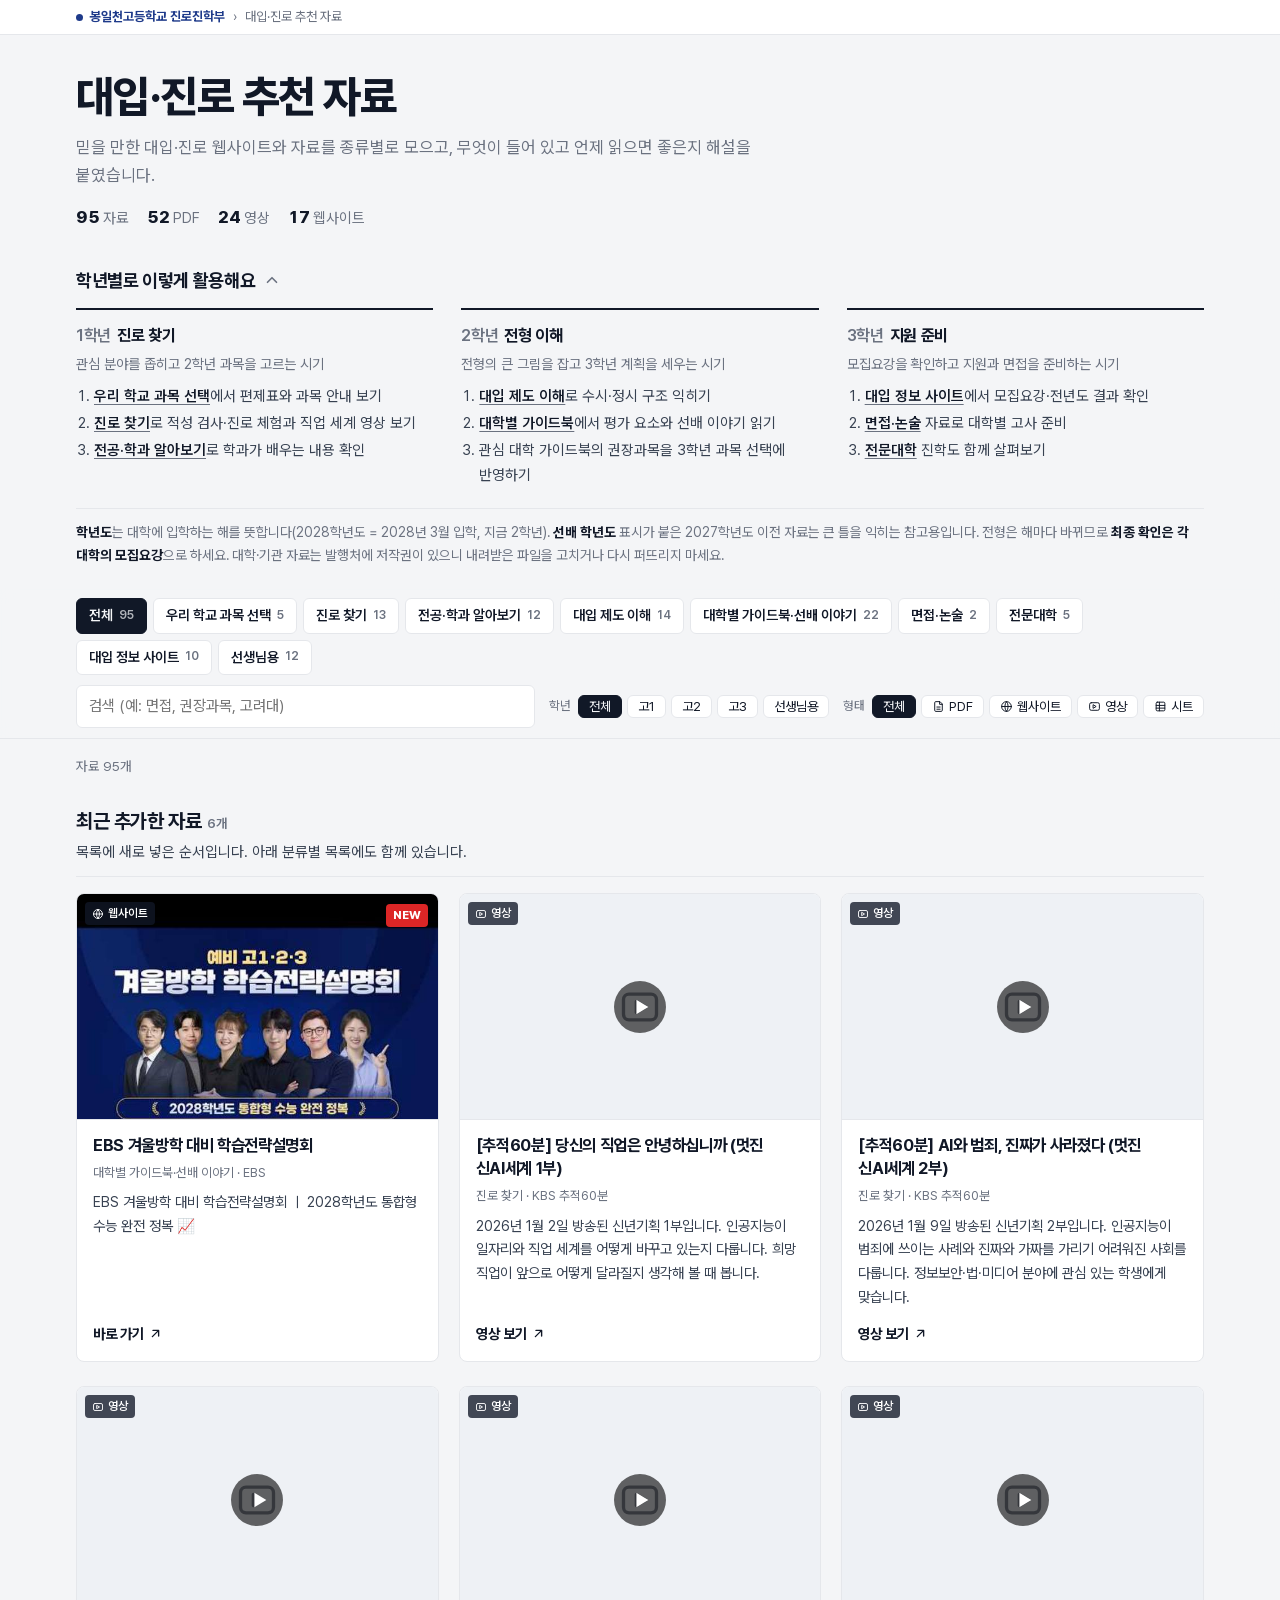
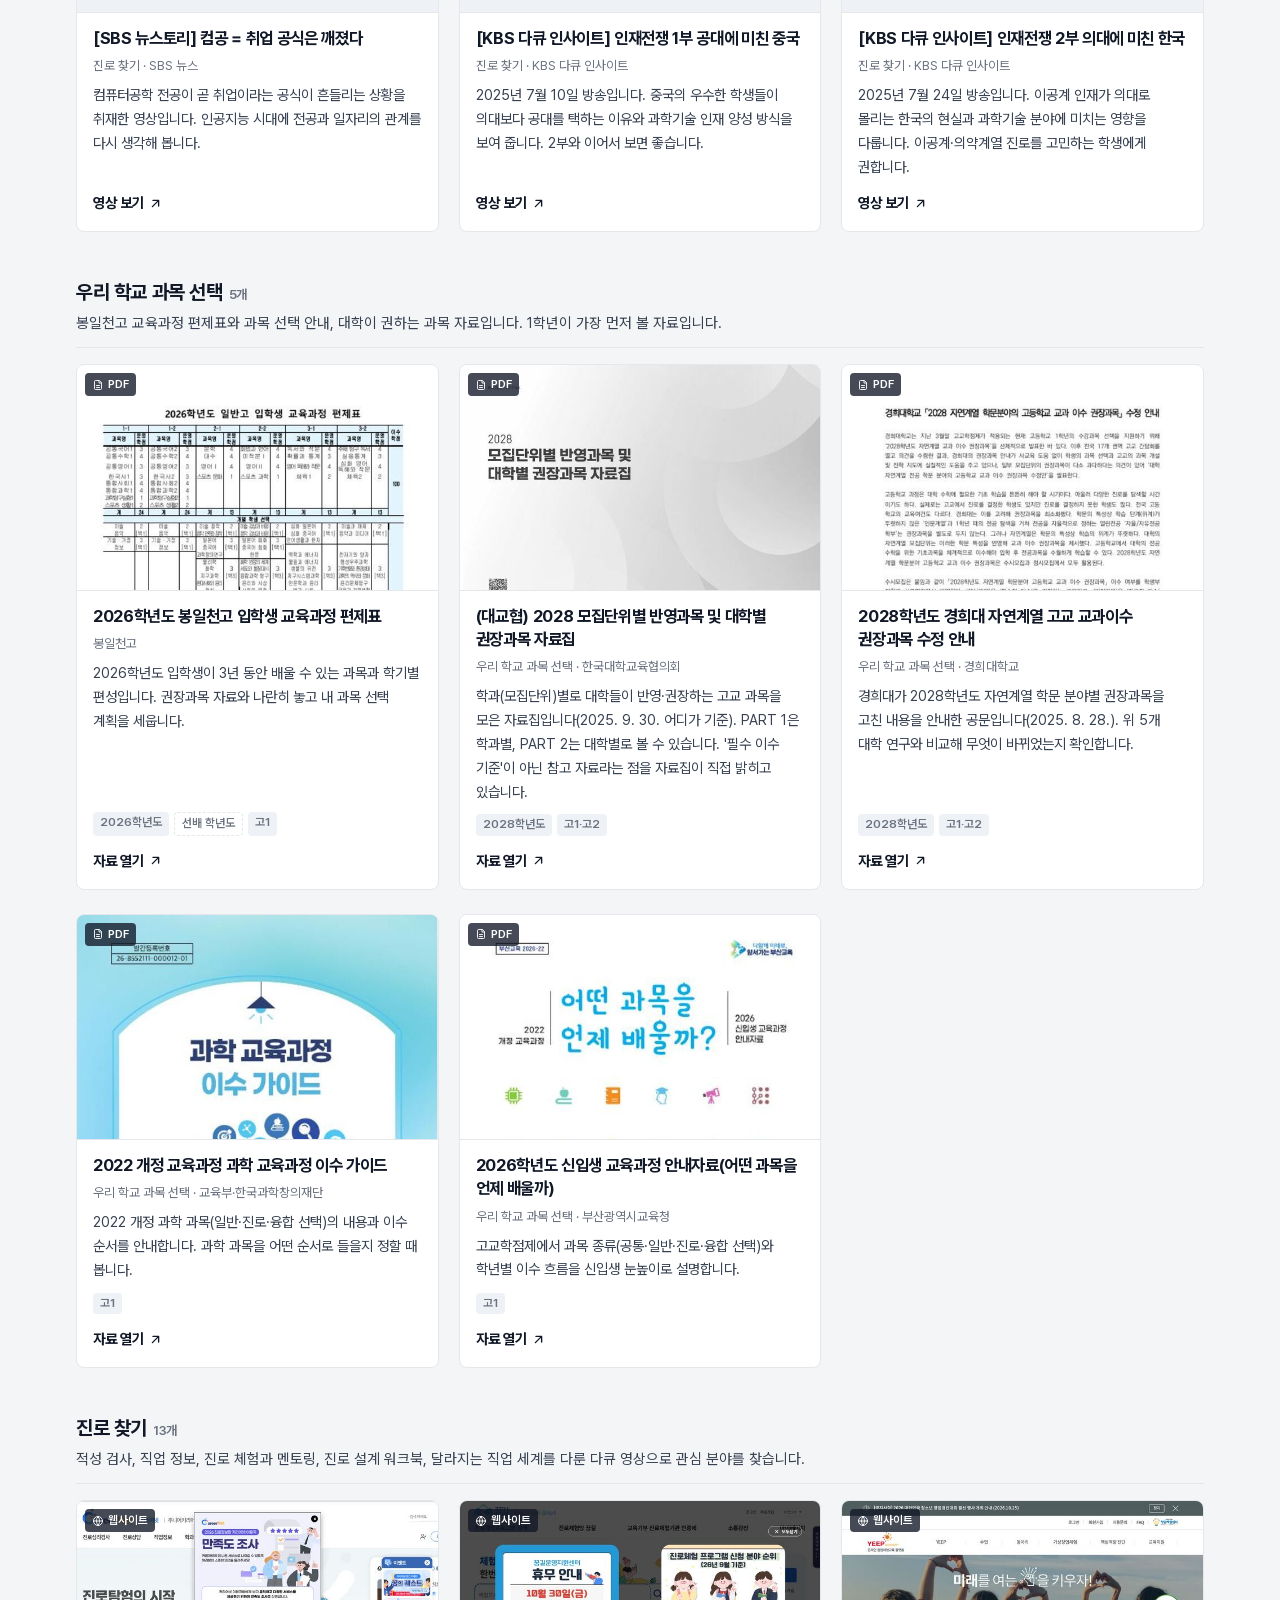
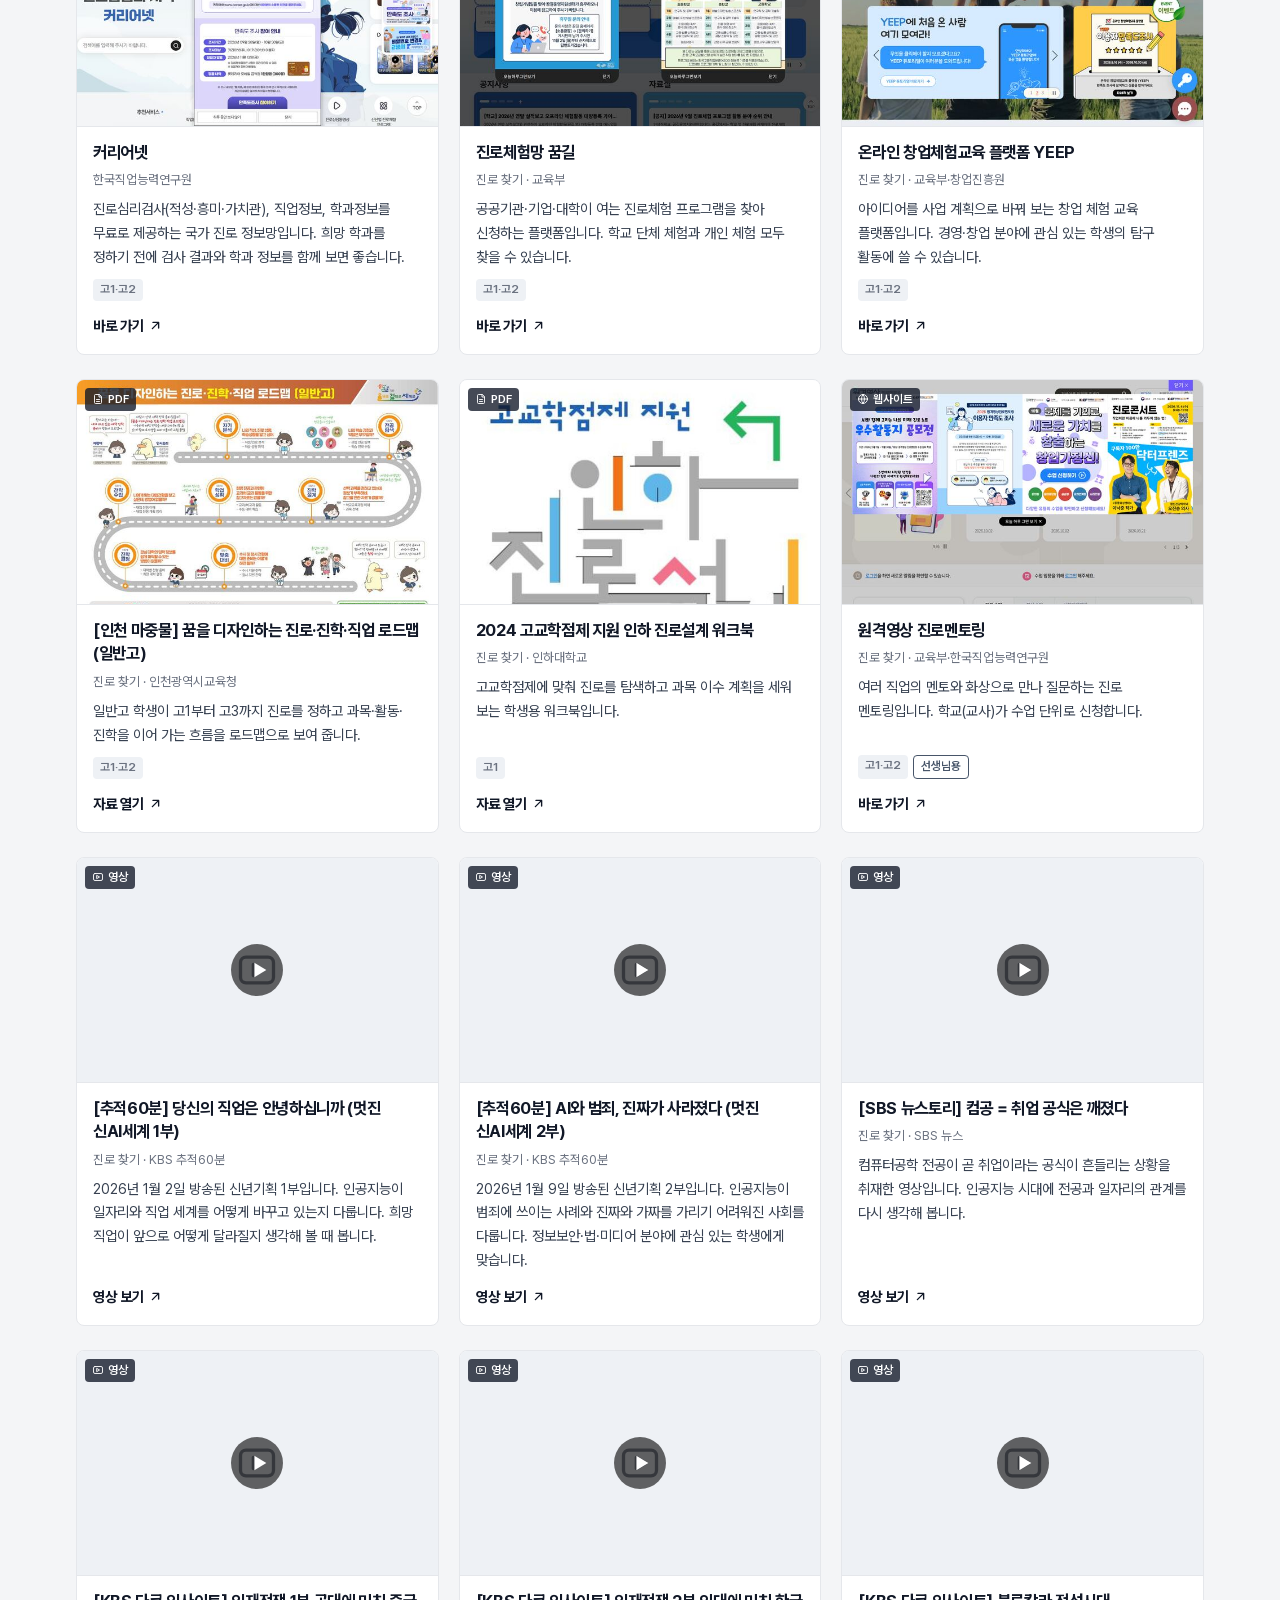
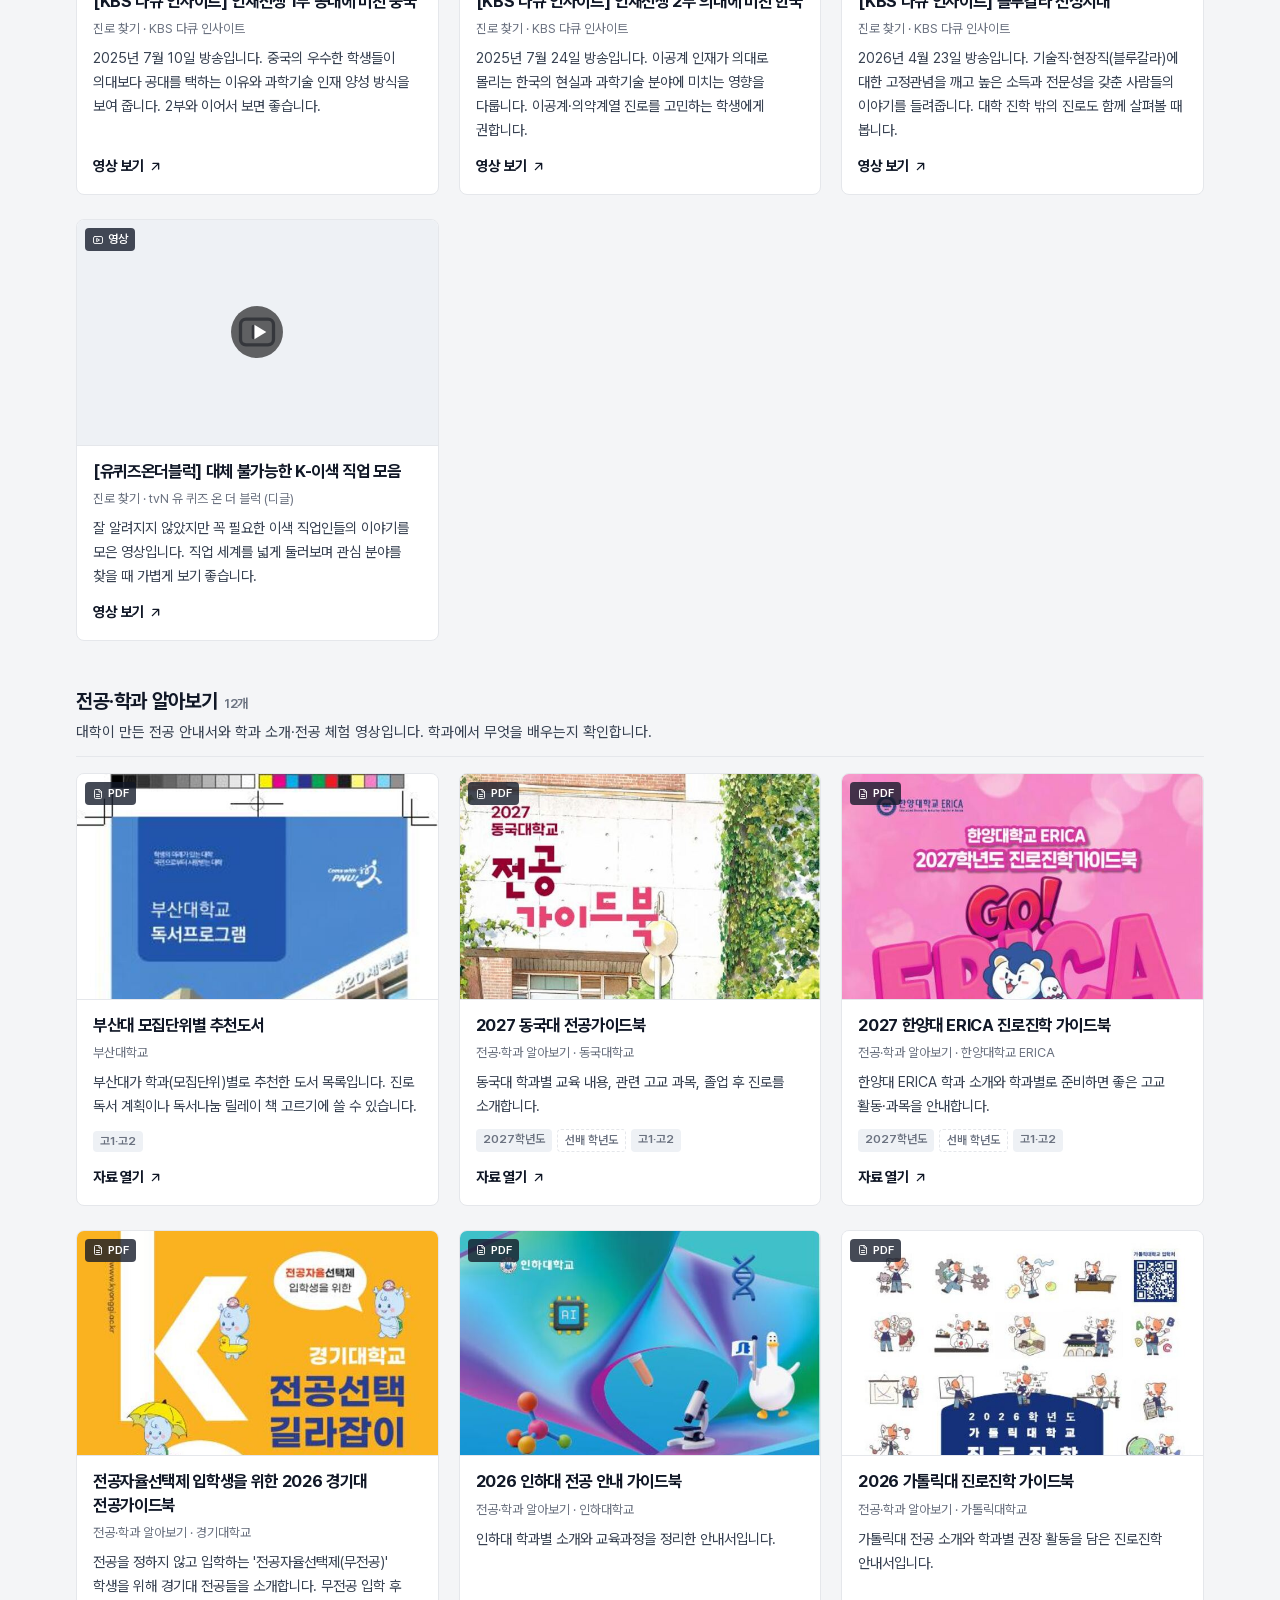
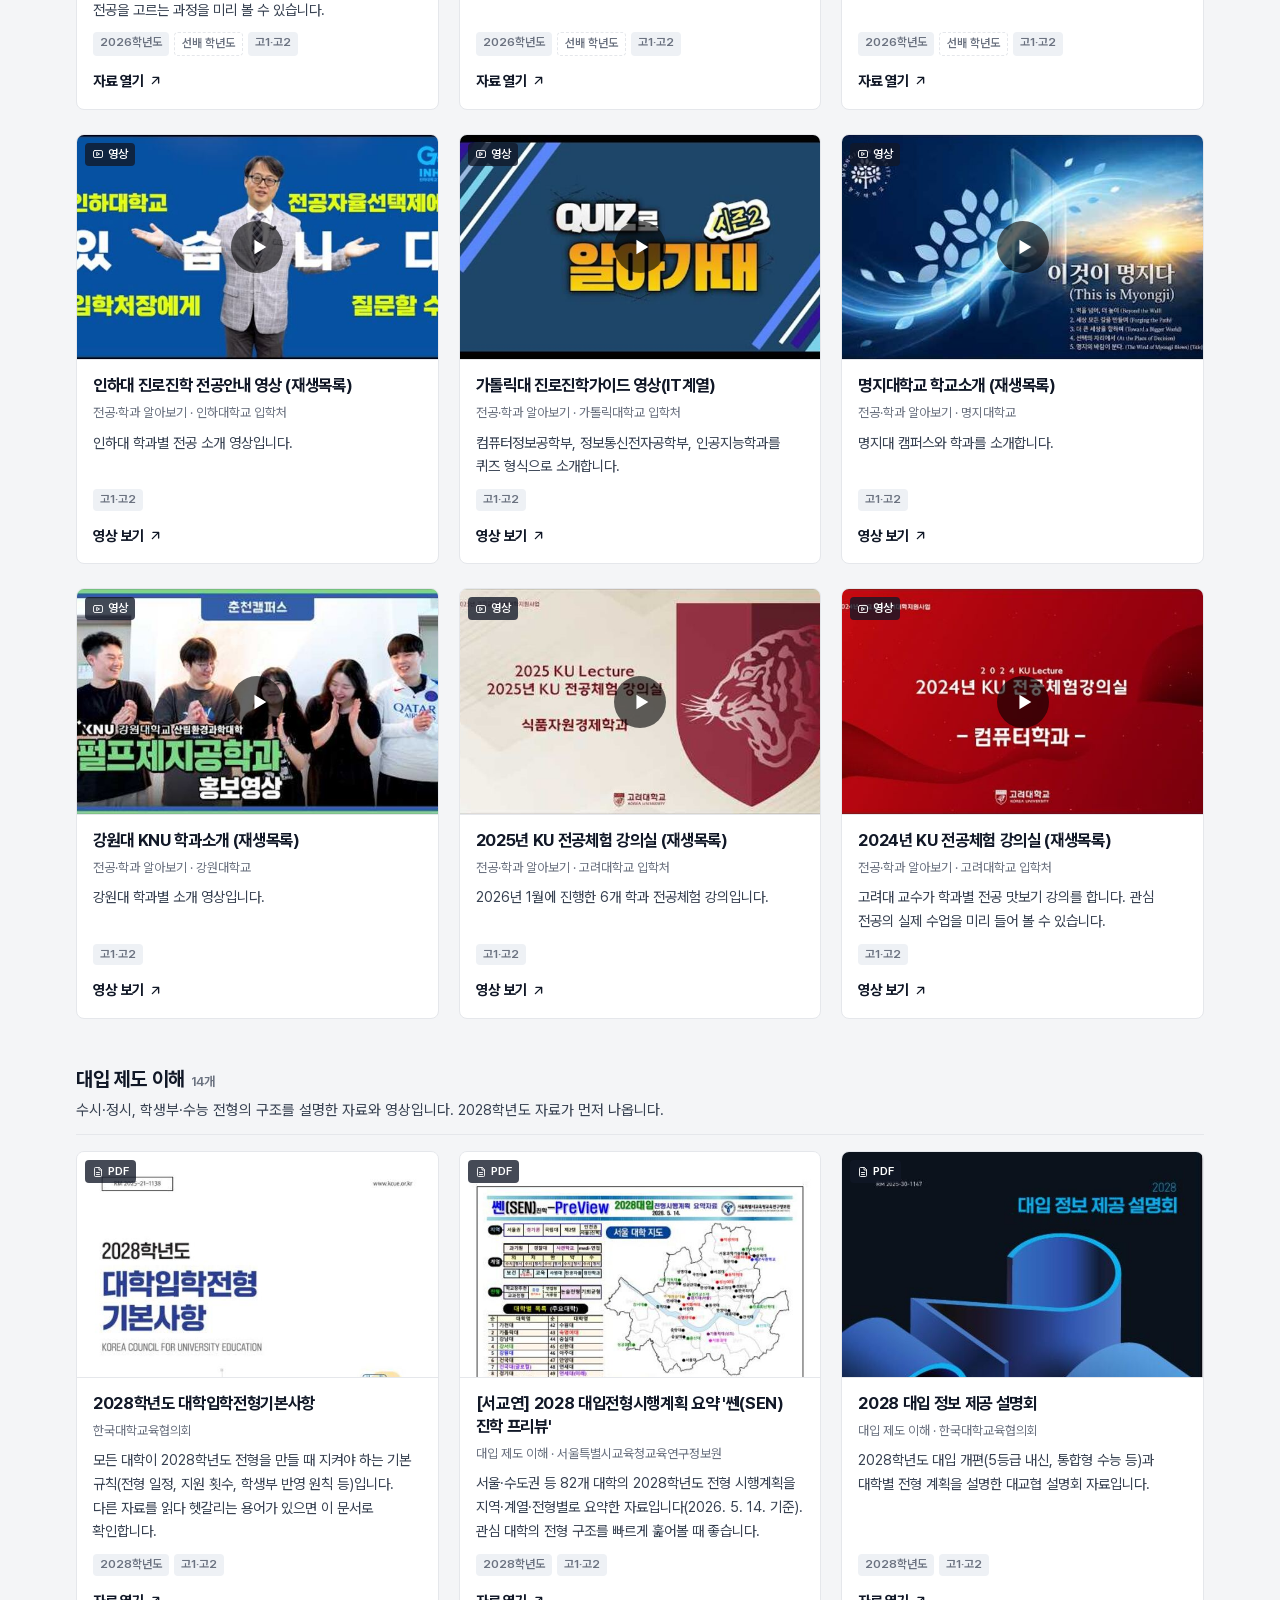
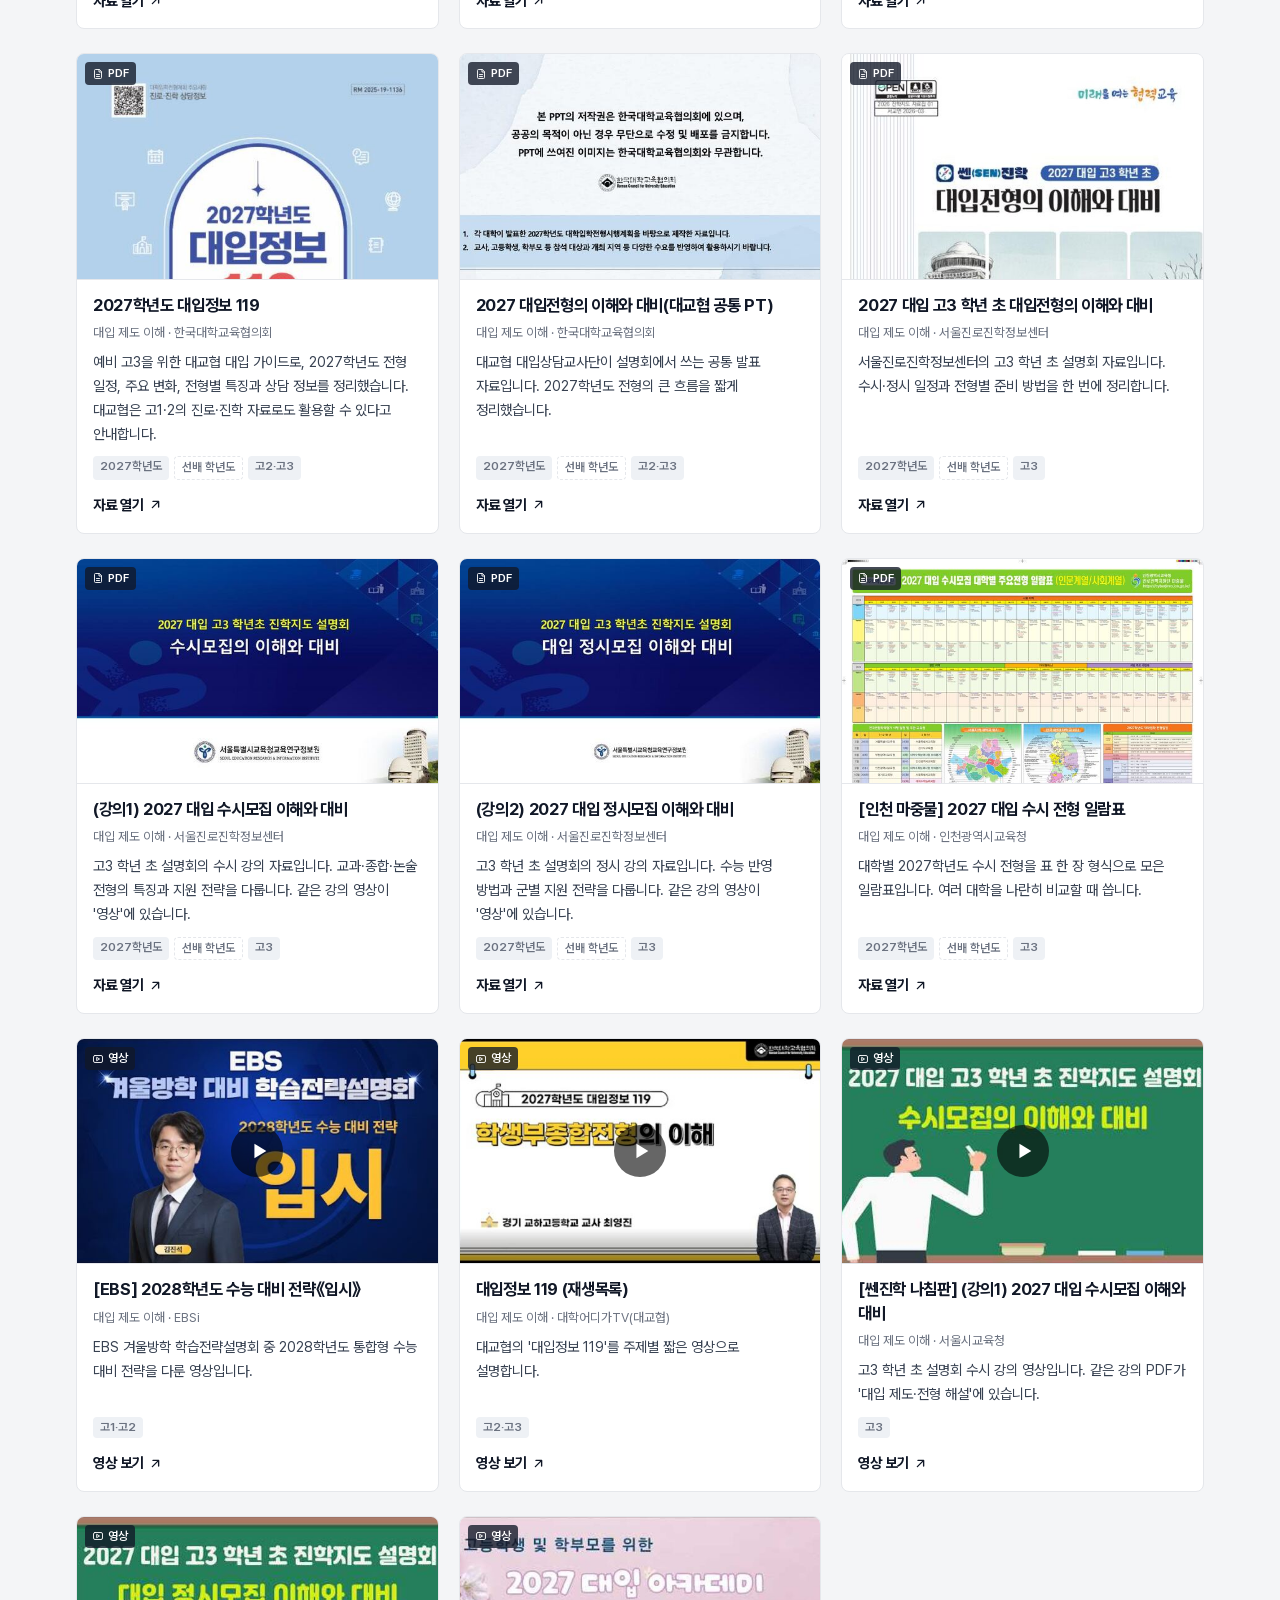
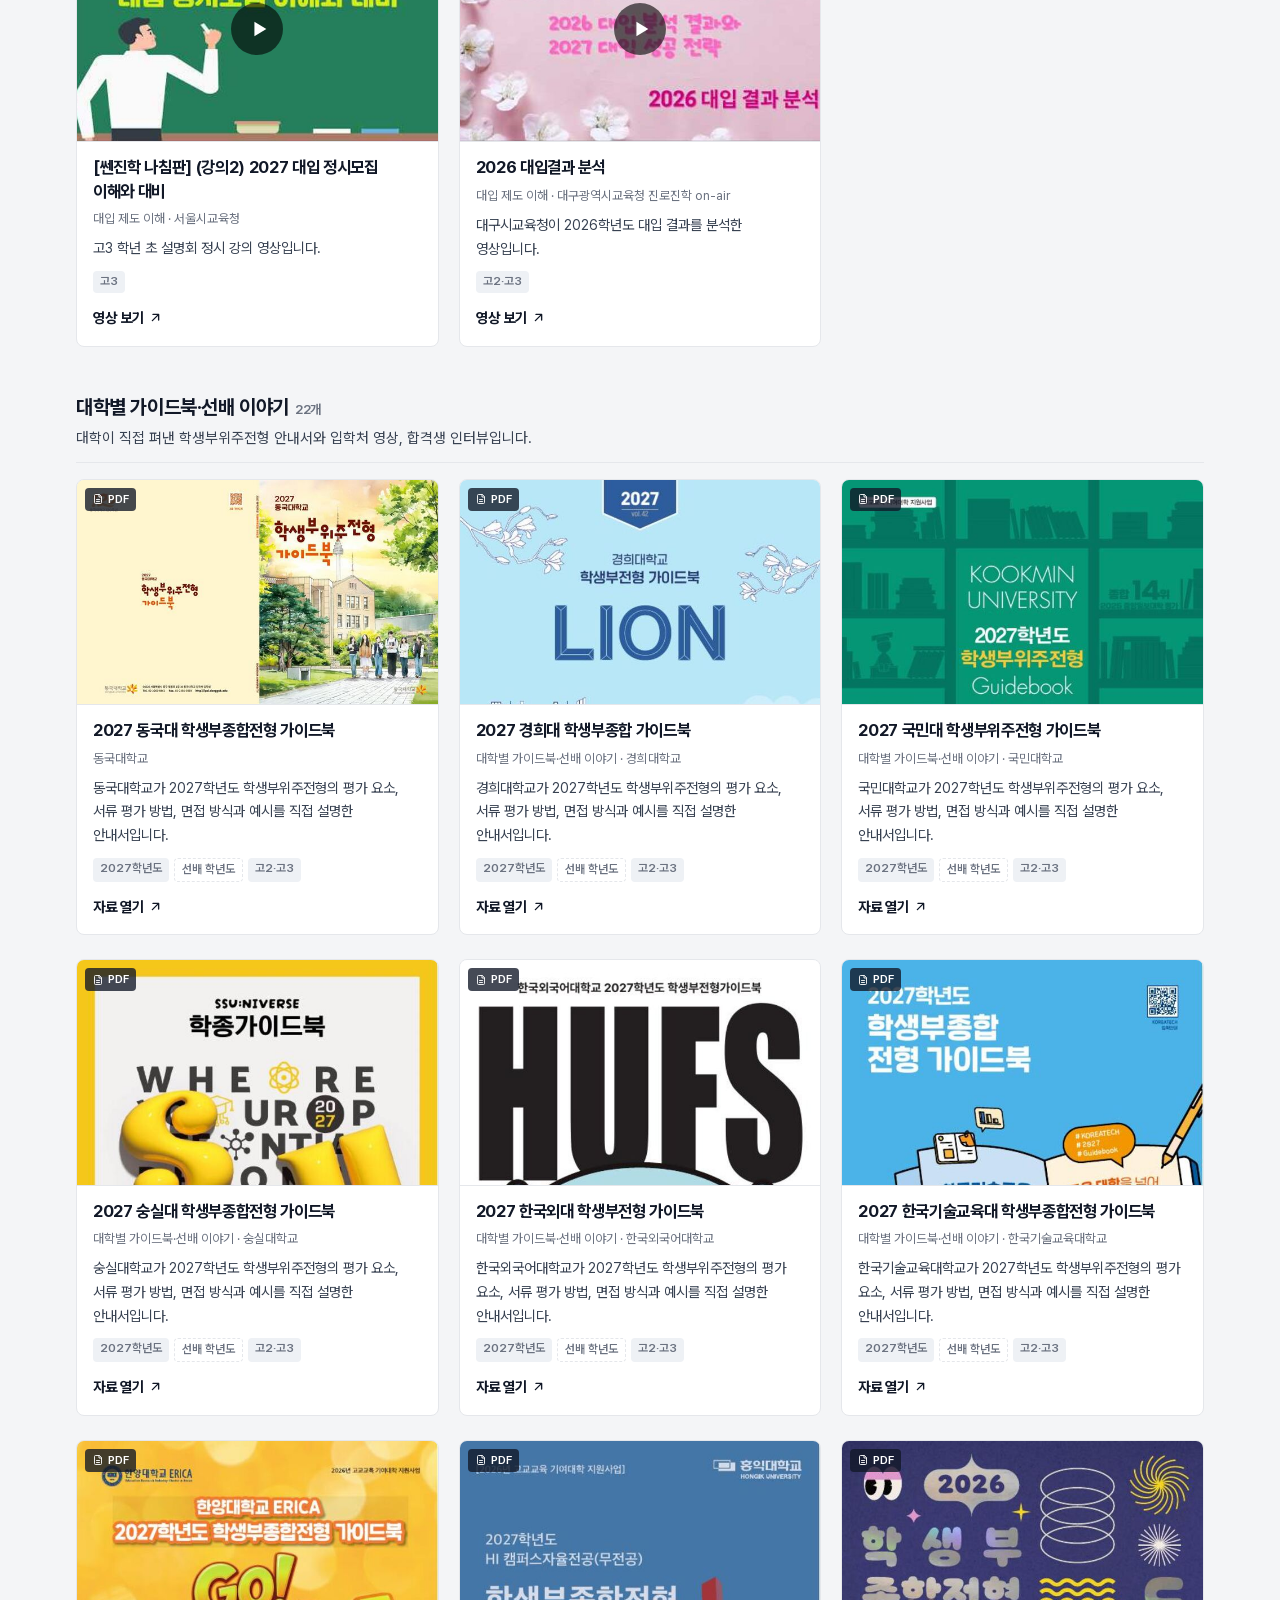
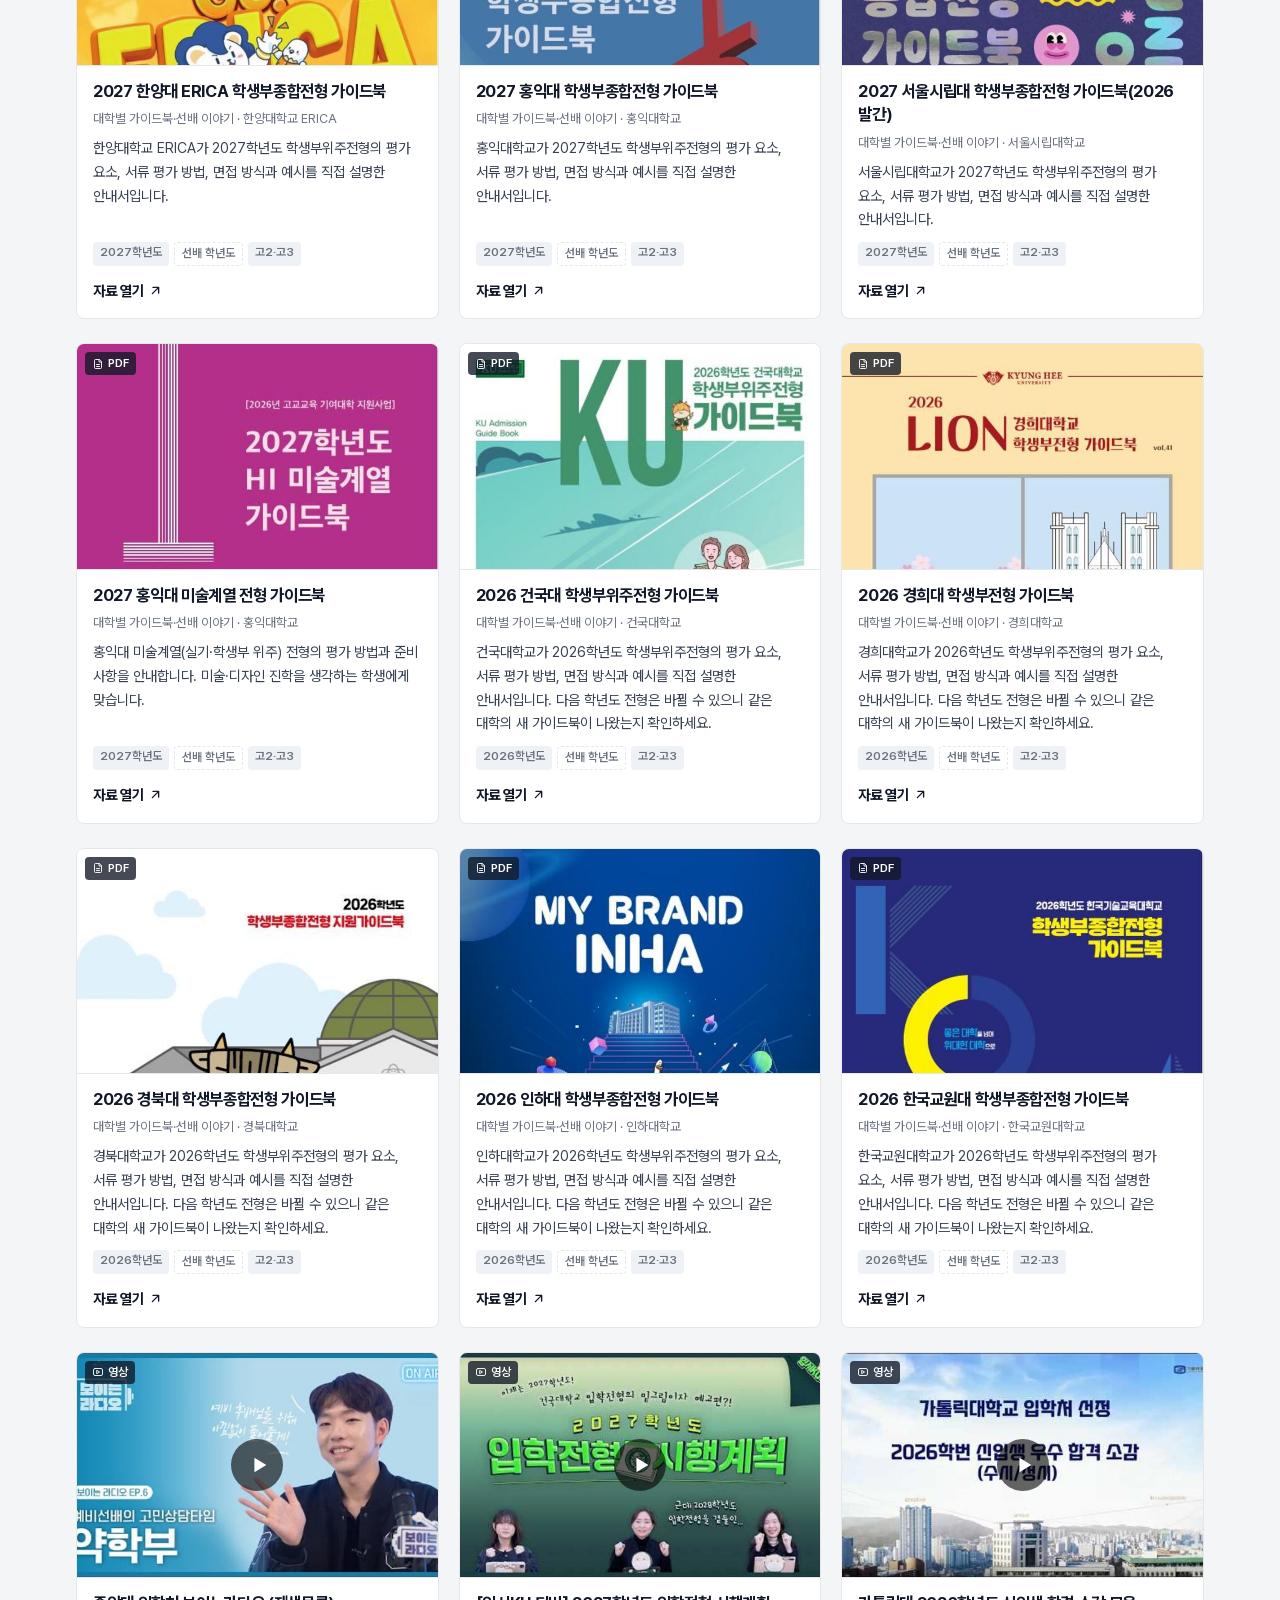
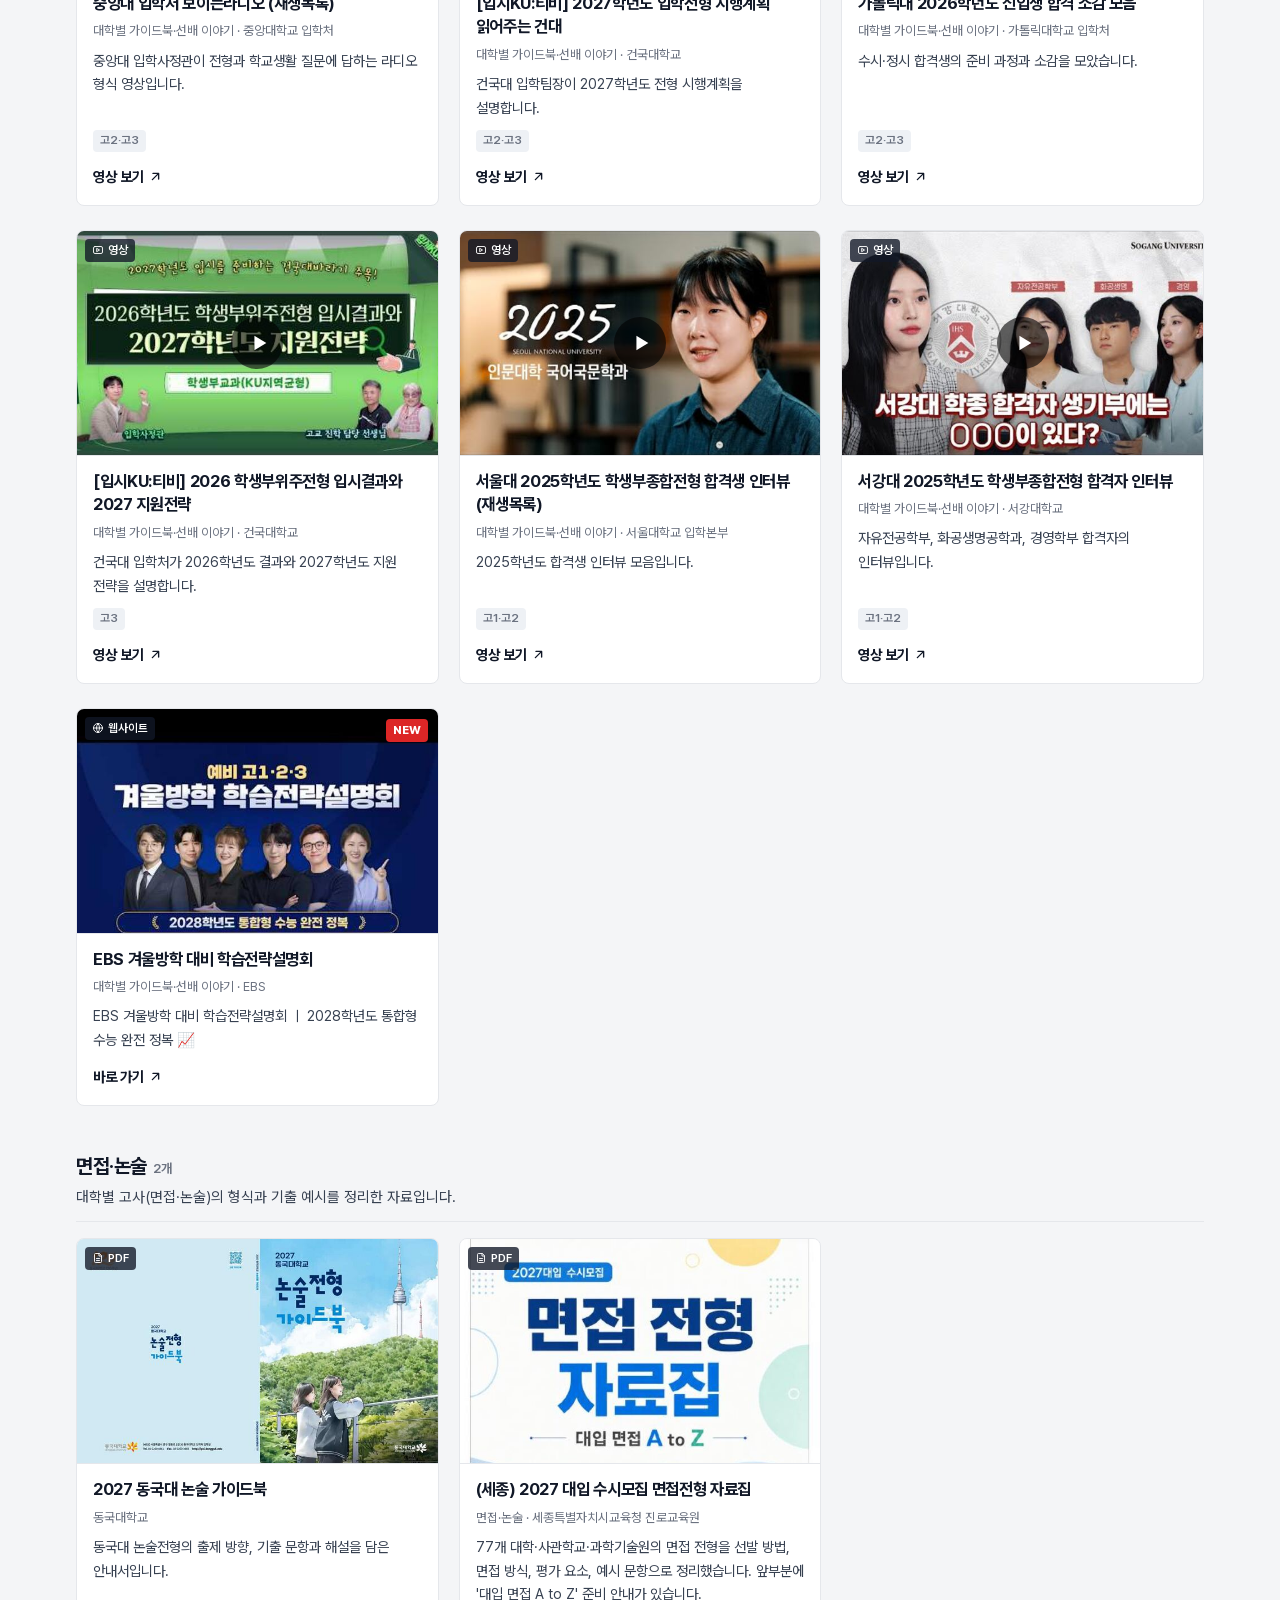
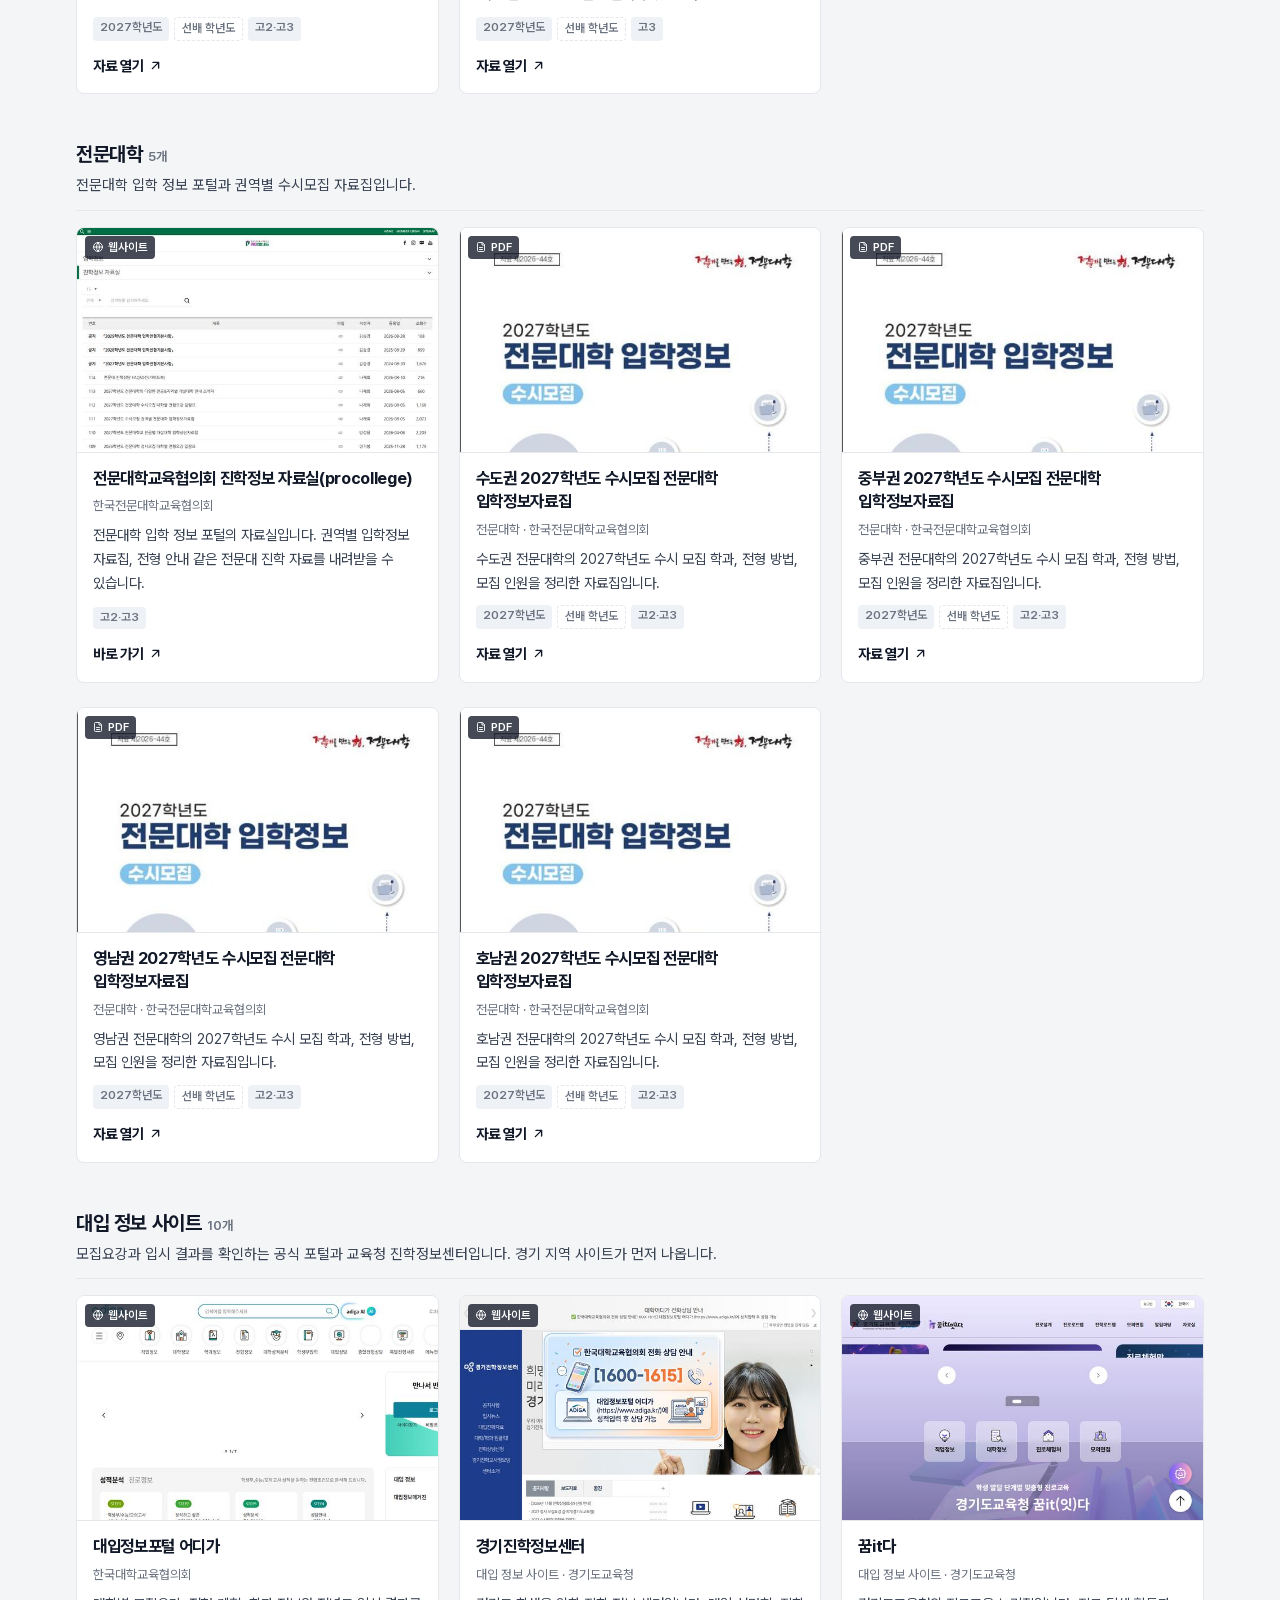
==== commit 1836e96e: "진학 자료: 목록 맨 위에 최근 추가한 자료 6개 전체 탭에서 검색·필터가 없을 때만 넣은 날(added) 순으로 보여 준다.  Co-Authored-By: Claude Opus " ====
--- a/jinhak/index.html
+++ b/jinhak/index.html
@@ -238,6 +238,8 @@
   const FOCUS = 2028;
   // 목록에 넣은 날(added)부터 30일 동안 NEW
   const NEW_DAYS = 30;
+  // 맨 위 '최근 추가한 자료'에 보일 개수
+  const RECENT = 6;
   const isNew = (it) => it.added && (Date.now() - new Date(it.added + 'T00:00:00+09:00')) / 864e5 < NEW_DAYS;
   const now = new Date();
   const schoolYear = now.getMonth() >= 2 ? now.getFullYear() : now.getFullYear() - 1; // 3월에 새 학년
@@ -324,7 +326,7 @@
     return null;
   }
 
-  function card(it) {
+  function card(it, withCat) {
     const kind = it.kind || '웹사이트';
     const isVideo = kind === '영상';
     // 미리보기 그림은 thumbs/<id>.jpg. 아직 없으면 유튜브 영상은 대표 이미지를 바로 쓰고,
@@ -346,7 +348,7 @@
       </a>
       <div class="ib">
         <h3><a href="${href(it.url)}" target="_blank" rel="noopener">${esc(it.title)}</a></h3>
-        <p class="src">${esc(it.src)}</p>
+        <p class="src">${withCat && catOf[it.cat] ? esc(catOf[it.cat].name) + ' · ' : ''}${esc(it.src)}</p>
         <p class="d">${esc(it.desc)}</p>
         ${meta ? `<div class="meta">${meta}</div>` : ''}
         <a class="open" href="${href(it.url)}" target="_blank" rel="noopener">${verb}${OUT}</a>
@@ -357,6 +359,13 @@
   function render() {
     const shown = items.filter((i) => (state.cat === 'all' || i.cat === state.cat) && match(i));
     let html = '';
+    // 전체 탭에서 검색·필터를 걸지 않았으면 맨 위에 최근에 넣은 자료를 먼저 보여 준다(넣은 날 added 기준)
+    if (state.cat === 'all' && !state.q && state.grade === '전체' && state.kind === '전체') {
+      const recent = items.filter((i) => i.added).sort((a, b) => b.added.localeCompare(a.added)).slice(0, RECENT);
+      if (recent.length) html += `<section class="cat recent" id="s-recent">
+        <div class="cathead"><div><h2>최근 추가한 자료<small>${recent.length}개</small></h2><p>목록에 새로 넣은 순서입니다. 아래 분류별 목록에도 함께 있습니다.</p></div></div>
+        <div class="grid">${recent.map((it) => card(it, true)).join('')}</div></section>`;
+    }
     for (const c of cats) {
       const its = shown.filter((i) => i.cat === c.id);
       if (!its.length) continue;
